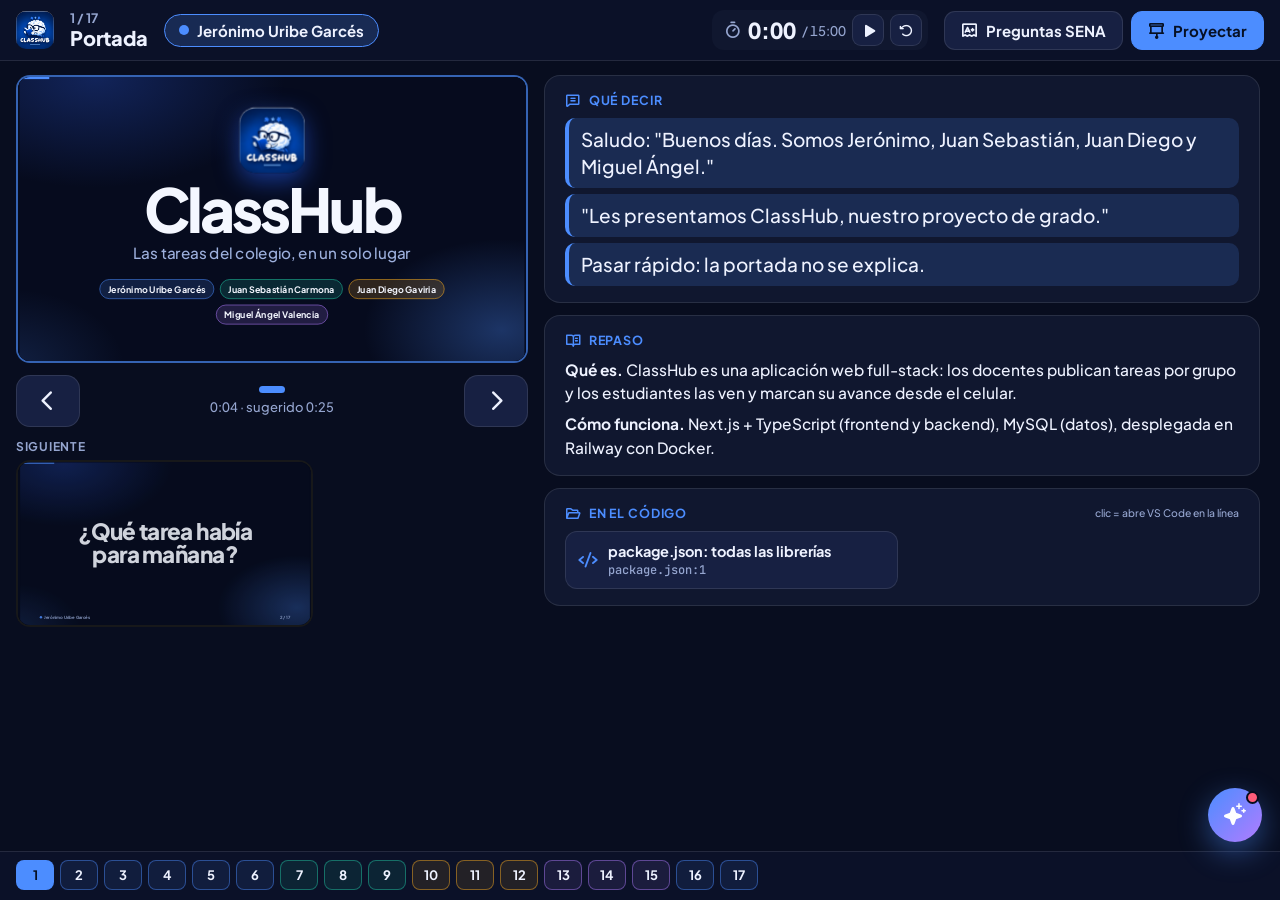
==== index.html @ b55ba01f "Presentación de ClassHub para la exposición SENA Dos vistas sincronizadas (proyector y presentador)," ====
<!doctype html>
<html lang="es">
<head>
  <meta charset="utf-8">
  <meta name="viewport" content="width=device-width, initial-scale=1">
  <title>ClassHub · Presentador</title>
  <meta name="theme-color" content="#0A1024">
  <link rel="icon" href="img/logo.png">
  <link rel="stylesheet" href="vendor/ph/bold.css">
  <link rel="stylesheet" href="vendor/ph/fill.css">
  <link rel="stylesheet" href="presentador.css">
</head>
<body>
  <header class="barra">
    <img src="img/logo.png" alt="" class="marca">
    <div class="donde"><b id="numero">1 / 17</b><span id="titulo">Portada</span></div>
    <span id="quien" class="quien"></span>
    <div class="reloj" title="Tiempo total de la exposición (15 min)">
      <i class="ph-bold ph-timer"></i><b id="total">00:00</b><small>/ 15:00</small>
      <button id="reloj-btn" class="mini-btn" title="Iniciar o pausar"><i class="ph-fill ph-play"></i></button>
      <button id="reloj-cero" class="mini-btn" title="Reiniciar"><i class="ph-bold ph-arrow-counter-clockwise"></i></button>
    </div>
    <div class="acciones">
      <button id="btn-sena" class="btn"><i class="ph-bold ph-exam"></i>Preguntas SENA</button>
      <button id="btn-proyectar" class="btn primario"><i class="ph-bold ph-projector-screen"></i>Proyectar</button>
    </div>
  </header>

  <main class="cuerpo">
    <section class="izq">
      <div class="marco actual"><iframe id="vista" src="publico.html?mini=1" title="Lo que ve el público" tabindex="-1"></iframe></div>
      <div class="controles">
        <button id="atras" class="nav" aria-label="Anterior"><i class="ph-bold ph-caret-left"></i></button>
        <div class="pasos-info"><div id="puntos" class="puntos"></div><small id="tiempo-diapo">0:00 · sugerido 0:45</small></div>
        <button id="adelante" class="nav" aria-label="Siguiente"><i class="ph-bold ph-caret-right"></i></button>
      </div>
      <div class="siguiente-box"><small>Siguiente</small><div class="marco sig"><iframe id="sig" title="Siguiente diapositiva" tabindex="-1"></iframe></div></div>
    </section>

    <section class="der" id="notas"></section>
  </main>

  <nav id="tira" class="tira" aria-label="Diapositivas"></nav>

  <!-- Panel de las preguntas oficiales del SENA -->
  <aside id="sena" class="cajon" hidden>
    <div class="cajon-cab"><h2><i class="ph-bold ph-exam"></i>Preguntas de la profe</h2><button class="mini-btn" data-cerrar aria-label="Cerrar"><i class="ph-bold ph-x"></i></button></div>
    <div id="sena-lista" class="cajon-cuerpo"></div>
  </aside>

  <!-- Asistente de IA (solo en esta pantalla) -->
  <button id="ia-btn" class="ia-btn" title="Asistente (tecla /)"><i class="ph-fill ph-sparkle"></i><span id="ia-punto" class="punto-estado"></span></button>
  <aside id="ia" class="ia" hidden>
    <div class="ia-cab"><b><i class="ph-fill ph-sparkle"></i>Asistente ClassHub</b><small id="ia-estado">conectando…</small><button class="mini-btn" data-cerrar-ia aria-label="Cerrar"><i class="ph-bold ph-x"></i></button></div>
    <div id="ia-chat" class="ia-chat">
      <div class="ia-sugerencias">
        <button>¿Dónde se crea una tarea?</button>
        <button>Diferencia entre API y HTTPS en ClassHub</button>
        <button>¿Qué pasa si borro httpOnly en lib/auth.ts?</button>
      </div>
    </div>
    <form id="ia-form" class="ia-form"><input id="ia-q" autocomplete="off" placeholder="Pregunta rápido…"><button aria-label="Preguntar"><i class="ph-fill ph-paper-plane-right"></i></button></form>
  </aside>

  <script src="contenido.js"></script>
  <script src="motor.js"></script>
  <script src="presentador.js"></script>
</body>
</html>
---- vendor/ph/bold.css ----
@font-face {
  font-family: "Phosphor-Bold";
  src: url("./Phosphor-Bold.woff2") format("woff2");
  font-weight: normal;
  font-style: normal;
  font-display: block;
}

.ph-bold {
  /* use !important to prevent issues with browser extensions that change fonts */
  font-family: "Phosphor-Bold" !important;
  speak: never;
  font-style: normal;
  font-weight: normal;
  font-variant: normal;
  text-transform: none;
  line-height: 1;

  /* Enable Ligatures ================ */
  letter-spacing: 0;
  -webkit-font-feature-settings: "liga";
  -moz-font-feature-settings: "liga=1";
  -moz-font-feature-settings: "liga";
  -ms-font-feature-settings: "liga" 1;
  font-feature-settings: "liga";
  -webkit-font-variant-ligatures: discretionary-ligatures;
  font-variant-ligatures: discretionary-ligatures;

  /* Better Font Rendering =========== */
  -webkit-font-smoothing: antialiased;
  -moz-osx-font-smoothing: grayscale;
}

.ph-bold.ph-acorn:before {
  content: "\eb9a";
}
.ph-bold.ph-address-book:before {
  content: "\e6f8";
}
.ph-bold.ph-address-book-tabs:before {
  content: "\ee4e";
}
.ph-bold.ph-air-traffic-control:before {
  content: "\ecd8";
}
.ph-bold.ph-airplane:before {
  content: "\e002";
}
.ph-bold.ph-airplane-in-flight:before {
  content: "\e4fe";
}
.ph-bold.ph-airplane-landing:before {
  content: "\e502";
}
.ph-bold.ph-airplane-takeoff:before {
  content: "\e504";
}
.ph-bold.ph-airplane-taxiing:before {
  content: "\e500";
}
.ph-bold.ph-airplane-tilt:before {
  content: "\e5d6";
}
.ph-bold.ph-airplay:before {
  content: "\e004";
}
.ph-bold.ph-alarm:before {
  content: "\e006";
}
.ph-bold.ph-alien:before {
  content: "\e8a6";
}
.ph-bold.ph-align-bottom:before {
  content: "\e506";
}
.ph-bold.ph-align-bottom-simple:before {
  content: "\eb0c";
}
.ph-bold.ph-align-center-horizontal:before {
  content: "\e50a";
}
.ph-bold.ph-align-center-horizontal-simple:before {
  content: "\eb0e";
}
.ph-bold.ph-align-center-vertical:before {
  content: "\e50c";
}
.ph-bold.ph-align-center-vertical-simple:before {
  content: "\eb10";
}
.ph-bold.ph-align-left:before {
  content: "\e50e";
}
.ph-bold.ph-align-left-simple:before {
  content: "\eaee";
}
.ph-bold.ph-align-right:before {
  content: "\e510";
}
.ph-bold.ph-align-right-simple:before {
  content: "\eb12";
}
.ph-bold.ph-align-top:before {
  content: "\e512";
}
.ph-bold.ph-align-top-simple:before {
  content: "\eb14";
}
.ph-bold.ph-amazon-logo:before {
  content: "\e96c";
}
.ph-bold.ph-ambulance:before {
  content: "\e572";
}
.ph-bold.ph-anchor:before {
  content: "\e514";
}
.ph-bold.ph-anchor-simple:before {
  content: "\e5d8";
}
.ph-bold.ph-android-logo:before {
  content: "\e008";
}
.ph-bold.ph-angle:before {
  content: "\e7bc";
}
.ph-bold.ph-angular-logo:before {
  content: "\eb80";
}
.ph-bold.ph-aperture:before {
  content: "\e00a";
}
.ph-bold.ph-app-store-logo:before {
  content: "\e974";
}
.ph-bold.ph-app-window:before {
  content: "\e5da";
}
.ph-bold.ph-apple-logo:before {
  content: "\e516";
}
.ph-bold.ph-apple-podcasts-logo:before {
  content: "\eb96";
}
.ph-bold.ph-approximate-equals:before {
  content: "\edaa";
}
.ph-bold.ph-archive:before {
  content: "\e00c";
}
.ph-bold.ph-armchair:before {
  content: "\e012";
}
.ph-bold.ph-arrow-arc-left:before {
  content: "\e014";
}
.ph-bold.ph-arrow-arc-right:before {
  content: "\e016";
}
.ph-bold.ph-arrow-bend-double-up-left:before {
  content: "\e03a";
}
.ph-bold.ph-arrow-bend-double-up-right:before {
  content: "\e03c";
}
.ph-bold.ph-arrow-bend-down-left:before {
  content: "\e018";
}
.ph-bold.ph-arrow-bend-down-right:before {
  content: "\e01a";
}
.ph-bold.ph-arrow-bend-left-down:before {
  content: "\e01c";
}
.ph-bold.ph-arrow-bend-left-up:before {
  content: "\e01e";
}
.ph-bold.ph-arrow-bend-right-down:before {
  content: "\e020";
}
.ph-bold.ph-arrow-bend-right-up:before {
  content: "\e022";
}
.ph-bold.ph-arrow-bend-up-left:before {
  content: "\e024";
}
.ph-bold.ph-arrow-bend-up-right:before {
  content: "\e026";
}
.ph-bold.ph-arrow-circle-down:before {
  content: "\e028";
}
.ph-bold.ph-arrow-circle-down-left:before {
  content: "\e02a";
}
.ph-bold.ph-arrow-circle-down-right:before {
  content: "\e02c";
}
.ph-bold.ph-arrow-circle-left:before {
  content: "\e05a";
}
.ph-bold.ph-arrow-circle-right:before {
  content: "\e02e";
}
.ph-bold.ph-arrow-circle-up:before {
  content: "\e030";
}
.ph-bold.ph-arrow-circle-up-left:before {
  content: "\e032";
}
.ph-bold.ph-arrow-circle-up-right:before {
  content: "\e034";
}
.ph-bold.ph-arrow-clockwise:before {
  content: "\e036";
}
.ph-bold.ph-arrow-counter-clockwise:before {
  content: "\e038";
}
.ph-bold.ph-arrow-down:before {
  content: "\e03e";
}
.ph-bold.ph-arrow-down-left:before {
  content: "\e040";
}
.ph-bold.ph-arrow-down-right:before {
  content: "\e042";
}
.ph-bold.ph-arrow-elbow-down-left:before {
  content: "\e044";
}
.ph-bold.ph-arrow-elbow-down-right:before {
  content: "\e046";
}
.ph-bold.ph-arrow-elbow-left:before {
  content: "\e048";
}
.ph-bold.ph-arrow-elbow-left-down:before {
  content: "\e04a";
}
.ph-bold.ph-arrow-elbow-left-up:before {
  content: "\e04c";
}
.ph-bold.ph-arrow-elbow-right:before {
  content: "\e04e";
}
.ph-bold.ph-arrow-elbow-right-down:before {
  content: "\e050";
}
.ph-bold.ph-arrow-elbow-right-up:before {
  content: "\e052";
}
.ph-bold.ph-arrow-elbow-up-left:before {
  content: "\e054";
}
.ph-bold.ph-arrow-elbow-up-right:before {
  content: "\e056";
}
.ph-bold.ph-arrow-fat-down:before {
  content: "\e518";
}
.ph-bold.ph-arrow-fat-left:before {
  content: "\e51a";
}
.ph-bold.ph-arrow-fat-line-down:before {
  content: "\e51c";
}
.ph-bold.ph-arrow-fat-line-left:before {
  content: "\e51e";
}
.ph-bold.ph-arrow-fat-line-right:before {
  content: "\e520";
}
.ph-bold.ph-arrow-fat-line-up:before {
  content: "\e522";
}
.ph-bold.ph-arrow-fat-lines-down:before {
  content: "\e524";
}
.ph-bold.ph-arrow-fat-lines-left:before {
  content: "\e526";
}
.ph-bold.ph-arrow-fat-lines-right:before {
  content: "\e528";
}
.ph-bold.ph-arrow-fat-lines-up:before {
  content: "\e52a";
}
.ph-bold.ph-arrow-fat-right:before {
  content: "\e52c";
}
.ph-bold.ph-arrow-fat-up:before {
  content: "\e52e";
}
.ph-bold.ph-arrow-left:before {
  content: "\e058";
}
.ph-bold.ph-arrow-line-down:before {
  content: "\e05c";
}
.ph-bold.ph-arrow-line-down-left:before {
  content: "\e05e";
}
.ph-bold.ph-arrow-line-down-right:before {
  content: "\e060";
}
.ph-bold.ph-arrow-line-left:before {
  content: "\e062";
}
.ph-bold.ph-arrow-line-right:before {
  content: "\e064";
}
.ph-bold.ph-arrow-line-up:before {
  content: "\e066";
}
.ph-bold.ph-arrow-line-up-left:before {
  content: "\e068";
}
.ph-bold.ph-arrow-line-up-right:before {
  content: "\e06a";
}
.ph-bold.ph-arrow-right:before {
  content: "\e06c";
}
.ph-bold.ph-arrow-square-down:before {
  content: "\e06e";
}
.ph-bold.ph-arrow-square-down-left:before {
  content: "\e070";
}
.ph-bold.ph-arrow-square-down-right:before {
  content: "\e072";
}
.ph-bold.ph-arrow-square-in:before {
  content: "\e5dc";
}
.ph-bold.ph-arrow-square-left:before {
  content: "\e074";
}
.ph-bold.ph-arrow-square-out:before {
  content: "\e5de";
}
.ph-bold.ph-arrow-square-right:before {
  content: "\e076";
}
.ph-bold.ph-arrow-square-up:before {
  content: "\e078";
}
.ph-bold.ph-arrow-square-up-left:before {
  content: "\e07a";
}
.ph-bold.ph-arrow-square-up-right:before {
  content: "\e07c";
}
.ph-bold.ph-arrow-u-down-left:before {
  content: "\e07e";
}
.ph-bold.ph-arrow-u-down-right:before {
  content: "\e080";
}
.ph-bold.ph-arrow-u-left-down:before {
  content: "\e082";
}
.ph-bold.ph-arrow-u-left-up:before {
  content: "\e084";
}
.ph-bold.ph-arrow-u-right-down:before {
  content: "\e086";
}
.ph-bold.ph-arrow-u-right-up:before {
  content: "\e088";
}
.ph-bold.ph-arrow-u-up-left:before {
  content: "\e08a";
}
.ph-bold.ph-arrow-u-up-right:before {
  content: "\e08c";
}
.ph-bold.ph-arrow-up:before {
  content: "\e08e";
}
.ph-bold.ph-arrow-up-left:before {
  content: "\e090";
}
.ph-bold.ph-arrow-up-right:before {
  content: "\e092";
}
.ph-bold.ph-arrows-clockwise:before {
  content: "\e094";
}
.ph-bold.ph-arrows-counter-clockwise:before {
  content: "\e096";
}
.ph-bold.ph-arrows-down-up:before {
  content: "\e098";
}
.ph-bold.ph-arrows-horizontal:before {
  content: "\eb06";
}
.ph-bold.ph-arrows-in:before {
  content: "\e09a";
}
.ph-bold.ph-arrows-in-cardinal:before {
  content: "\e09c";
}
.ph-bold.ph-arrows-in-line-horizontal:before {
  content: "\e530";
}
.ph-bold.ph-arrows-in-line-vertical:before {
  content: "\e532";
}
.ph-bold.ph-arrows-in-simple:before {
  content: "\e09e";
}
.ph-bold.ph-arrows-left-right:before {
  content: "\e0a0";
}
.ph-bold.ph-arrows-merge:before {
  content: "\ed3e";
}
.ph-bold.ph-arrows-out:before {
  content: "\e0a2";
}
.ph-bold.ph-arrows-out-cardinal:before {
  content: "\e0a4";
}
.ph-bold.ph-arrows-out-line-horizontal:before {
  content: "\e534";
}
.ph-bold.ph-arrows-out-line-vertical:before {
  content: "\e536";
}
.ph-bold.ph-arrows-out-simple:before {
  content: "\e0a6";
}
.ph-bold.ph-arrows-split:before {
  content: "\ed3c";
}
.ph-bold.ph-arrows-vertical:before {
  content: "\eb04";
}
.ph-bold.ph-article:before {
  content: "\e0a8";
}
.ph-bold.ph-article-medium:before {
  content: "\e5e0";
}
.ph-bold.ph-article-ny-times:before {
  content: "\e5e2";
}
.ph-bold.ph-asclepius:before {
  content: "\ee34";
}
.ph-bold.ph-caduceus:before {
  content: "\ee34";
}
.ph-bold.ph-asterisk:before {
  content: "\e0aa";
}
.ph-bold.ph-asterisk-simple:before {
  content: "\e832";
}
.ph-bold.ph-at:before {
  content: "\e0ac";
}
.ph-bold.ph-atom:before {
  content: "\e5e4";
}
.ph-bold.ph-avocado:before {
  content: "\ee04";
}
.ph-bold.ph-axe:before {
  content: "\e9fc";
}
.ph-bold.ph-baby:before {
  content: "\e774";
}
.ph-bold.ph-baby-carriage:before {
  content: "\e818";
}
.ph-bold.ph-backpack:before {
  content: "\e922";
}
.ph-bold.ph-backspace:before {
  content: "\e0ae";
}
.ph-bold.ph-bag:before {
  content: "\e0b0";
}
.ph-bold.ph-bag-simple:before {
  content: "\e5e6";
}
.ph-bold.ph-balloon:before {
  content: "\e76c";
}
.ph-bold.ph-bandaids:before {
  content: "\e0b2";
}
.ph-bold.ph-bank:before {
  content: "\e0b4";
}
.ph-bold.ph-barbell:before {
  content: "\e0b6";
}
.ph-bold.ph-barcode:before {
  content: "\e0b8";
}
.ph-bold.ph-barn:before {
  content: "\ec72";
}
.ph-bold.ph-barricade:before {
  content: "\e948";
}
.ph-bold.ph-baseball:before {
  content: "\e71a";
}
.ph-bold.ph-baseball-cap:before {
  content: "\ea28";
}
.ph-bold.ph-baseball-helmet:before {
  content: "\ee4a";
}
.ph-bold.ph-basket:before {
  content: "\e964";
}
.ph-bold.ph-basketball:before {
  content: "\e724";
}
.ph-bold.ph-bathtub:before {
  content: "\e81e";
}
.ph-bold.ph-battery-charging:before {
  content: "\e0ba";
}
.ph-bold.ph-battery-charging-vertical:before {
  content: "\e0bc";
}
.ph-bold.ph-battery-empty:before {
  content: "\e0be";
}
.ph-bold.ph-battery-full:before {
  content: "\e0c0";
}
.ph-bold.ph-battery-high:before {
  content: "\e0c2";
}
.ph-bold.ph-battery-low:before {
  content: "\e0c4";
}
.ph-bold.ph-battery-medium:before {
  content: "\e0c6";
}
.ph-bold.ph-battery-plus:before {
  content: "\e808";
}
.ph-bold.ph-battery-plus-vertical:before {
  content: "\ec50";
}
.ph-bold.ph-battery-vertical-empty:before {
  content: "\e7c6";
}
.ph-bold.ph-battery-vertical-full:before {
  content: "\e7c4";
}
.ph-bold.ph-battery-vertical-high:before {
  content: "\e7c2";
}
.ph-bold.ph-battery-vertical-low:before {
  content: "\e7be";
}
.ph-bold.ph-battery-vertical-medium:before {
  content: "\e7c0";
}
.ph-bold.ph-battery-warning:before {
  content: "\e0c8";
}
.ph-bold.ph-battery-warning-vertical:before {
  content: "\e0ca";
}
.ph-bold.ph-beach-ball:before {
  content: "\ed24";
}
.ph-bold.ph-beanie:before {
  content: "\ea2a";
}
.ph-bold.ph-bed:before {
  content: "\e0cc";
}
.ph-bold.ph-beer-bottle:before {
  content: "\e7b0";
}
.ph-bold.ph-beer-stein:before {
  content: "\eb62";
}
.ph-bold.ph-behance-logo:before {
  content: "\e7f4";
}
.ph-bold.ph-bell:before {
  content: "\e0ce";
}
.ph-bold.ph-bell-ringing:before {
  content: "\e5e8";
}
.ph-bold.ph-bell-simple:before {
  content: "\e0d0";
}
.ph-bold.ph-bell-simple-ringing:before {
  content: "\e5ea";
}
.ph-bold.ph-bell-simple-slash:before {
  content: "\e0d2";
}
.ph-bold.ph-bell-simple-z:before {
  content: "\e5ec";
}
.ph-bold.ph-bell-slash:before {
  content: "\e0d4";
}
.ph-bold.ph-bell-z:before {
  content: "\e5ee";
}
.ph-bold.ph-belt:before {
  content: "\ea2c";
}
.ph-bold.ph-bezier-curve:before {
  content: "\eb00";
}
.ph-bold.ph-bicycle:before {
  content: "\e0d6";
}
.ph-bold.ph-binary:before {
  content: "\ee60";
}
.ph-bold.ph-binoculars:before {
  content: "\ea64";
}
.ph-bold.ph-biohazard:before {
  content: "\e9e0";
}
.ph-bold.ph-bird:before {
  content: "\e72c";
}
.ph-bold.ph-blueprint:before {
  content: "\eda0";
}
.ph-bold.ph-bluetooth:before {
  content: "\e0da";
}
.ph-bold.ph-bluetooth-connected:before {
  content: "\e0dc";
}
.ph-bold.ph-bluetooth-slash:before {
  content: "\e0de";
}
.ph-bold.ph-bluetooth-x:before {
  content: "\e0e0";
}
.ph-bold.ph-boat:before {
  content: "\e786";
}
.ph-bold.ph-bomb:before {
  content: "\ee0a";
}
.ph-bold.ph-bone:before {
  content: "\e7f2";
}
.ph-bold.ph-book:before {
  content: "\e0e2";
}
.ph-bold.ph-book-bookmark:before {
  content: "\e0e4";
}
.ph-bold.ph-book-open:before {
  content: "\e0e6";
}
.ph-bold.ph-book-open-text:before {
  content: "\e8f2";
}
.ph-bold.ph-book-open-user:before {
  content: "\ede0";
}
.ph-bold.ph-bookmark:before {
  content: "\e0e8";
}
.ph-bold.ph-bookmark-simple:before {
  content: "\e0ea";
}
.ph-bold.ph-bookmarks:before {
  content: "\e0ec";
}
.ph-bold.ph-bookmarks-simple:before {
  content: "\e5f0";
}
.ph-bold.ph-books:before {
  content: "\e758";
}
.ph-bold.ph-boot:before {
  content: "\ecca";
}
.ph-bold.ph-boules:before {
  content: "\e722";
}
.ph-bold.ph-bounding-box:before {
  content: "\e6ce";
}
.ph-bold.ph-bowl-food:before {
  content: "\eaa4";
}
.ph-bold.ph-bowl-steam:before {
  content: "\e8e4";
}
.ph-bold.ph-bowling-ball:before {
  content: "\ea34";
}
.ph-bold.ph-box-arrow-down:before {
  content: "\e00e";
}
.ph-bold.ph-archive-box:before {
  content: "\e00e";
}
.ph-bold.ph-box-arrow-up:before {
  content: "\ee54";
}
.ph-bold.ph-boxing-glove:before {
  content: "\ea36";
}
.ph-bold.ph-brackets-angle:before {
  content: "\e862";
}
.ph-bold.ph-brackets-curly:before {
  content: "\e860";
}
.ph-bold.ph-brackets-round:before {
  content: "\e864";
}
.ph-bold.ph-brackets-square:before {
  content: "\e85e";
}
.ph-bold.ph-brain:before {
  content: "\e74e";
}
.ph-bold.ph-brandy:before {
  content: "\e6b4";
}
.ph-bold.ph-bread:before {
  content: "\e81c";
}
.ph-bold.ph-bridge:before {
  content: "\ea68";
}
.ph-bold.ph-briefcase:before {
  content: "\e0ee";
}
.ph-bold.ph-briefcase-metal:before {
  content: "\e5f2";
}
.ph-bold.ph-broadcast:before {
  content: "\e0f2";
}
.ph-bold.ph-broom:before {
  content: "\ec54";
}
.ph-bold.ph-browser:before {
  content: "\e0f4";
}
.ph-bold.ph-browsers:before {
  content: "\e0f6";
}
.ph-bold.ph-bug:before {
  content: "\e5f4";
}
.ph-bold.ph-bug-beetle:before {
  content: "\e5f6";
}
.ph-bold.ph-bug-droid:before {
  content: "\e5f8";
}
.ph-bold.ph-building:before {
  content: "\e100";
}
.ph-bold.ph-building-apartment:before {
  content: "\e0fe";
}
.ph-bold.ph-building-office:before {
  content: "\e0ff";
}
.ph-bold.ph-buildings:before {
  content: "\e102";
}
.ph-bold.ph-bulldozer:before {
  content: "\ec6c";
}
.ph-bold.ph-bus:before {
  content: "\e106";
}
.ph-bold.ph-butterfly:before {
  content: "\ea6e";
}
.ph-bold.ph-cable-car:before {
  content: "\e49c";
}
.ph-bold.ph-cactus:before {
  content: "\e918";
}
.ph-bold.ph-cake:before {
  content: "\e780";
}
.ph-bold.ph-calculator:before {
  content: "\e538";
}
.ph-bold.ph-calendar:before {
  content: "\e108";
}
.ph-bold.ph-calendar-blank:before {
  content: "\e10a";
}
.ph-bold.ph-calendar-check:before {
  content: "\e712";
}
.ph-bold.ph-calendar-dot:before {
  content: "\e7b2";
}
.ph-bold.ph-calendar-dots:before {
  content: "\e7b4";
}
.ph-bold.ph-calendar-heart:before {
  content: "\e8b0";
}
.ph-bold.ph-calendar-minus:before {
  content: "\ea14";
}
.ph-bold.ph-calendar-plus:before {
  content: "\e714";
}
.ph-bold.ph-calendar-slash:before {
  content: "\ea12";
}
.ph-bold.ph-calendar-star:before {
  content: "\e8b2";
}
.ph-bold.ph-calendar-x:before {
  content: "\e10c";
}
.ph-bold.ph-call-bell:before {
  content: "\e7de";
}
.ph-bold.ph-camera:before {
  content: "\e10e";
}
.ph-bold.ph-camera-plus:before {
  content: "\ec58";
}
.ph-bold.ph-camera-rotate:before {
  content: "\e7a4";
}
.ph-bold.ph-camera-slash:before {
  content: "\e110";
}
.ph-bold.ph-campfire:before {
  content: "\e9d8";
}
.ph-bold.ph-car:before {
  content: "\e112";
}
.ph-bold.ph-car-battery:before {
  content: "\ee30";
}
.ph-bold.ph-car-profile:before {
  content: "\e8cc";
}
.ph-bold.ph-car-simple:before {
  content: "\e114";
}
.ph-bold.ph-cardholder:before {
  content: "\e5fa";
}
.ph-bold.ph-cards:before {
  content: "\e0f8";
}
.ph-bold.ph-cards-three:before {
  content: "\ee50";
}
.ph-bold.ph-caret-circle-double-down:before {
  content: "\e116";
}
.ph-bold.ph-caret-circle-double-left:before {
  content: "\e118";
}
.ph-bold.ph-caret-circle-double-right:before {
  content: "\e11a";
}
.ph-bold.ph-caret-circle-double-up:before {
  content: "\e11c";
}
.ph-bold.ph-caret-circle-down:before {
  content: "\e11e";
}
.ph-bold.ph-caret-circle-left:before {
  content: "\e120";
}
.ph-bold.ph-caret-circle-right:before {
  content: "\e122";
}
.ph-bold.ph-caret-circle-up:before {
  content: "\e124";
}
.ph-bold.ph-caret-circle-up-down:before {
  content: "\e13e";
}
.ph-bold.ph-caret-double-down:before {
  content: "\e126";
}
.ph-bold.ph-caret-double-left:before {
  content: "\e128";
}
.ph-bold.ph-caret-double-right:before {
  content: "\e12a";
}
.ph-bold.ph-caret-double-up:before {
  content: "\e12c";
}
.ph-bold.ph-caret-down:before {
  content: "\e136";
}
.ph-bold.ph-caret-left:before {
  content: "\e138";
}
.ph-bold.ph-caret-line-down:before {
  content: "\e134";
}
.ph-bold.ph-caret-line-left:before {
  content: "\e132";
}
.ph-bold.ph-caret-line-right:before {
  content: "\e130";
}
.ph-bold.ph-caret-line-up:before {
  content: "\e12e";
}
.ph-bold.ph-caret-right:before {
  content: "\e13a";
}
.ph-bold.ph-caret-up:before {
  content: "\e13c";
}
.ph-bold.ph-caret-up-down:before {
  content: "\e140";
}
.ph-bold.ph-carrot:before {
  content: "\ed38";
}
.ph-bold.ph-cash-register:before {
  content: "\ed80";
}
.ph-bold.ph-cassette-tape:before {
  content: "\ed2e";
}
.ph-bold.ph-castle-turret:before {
  content: "\e9d0";
}
.ph-bold.ph-cat:before {
  content: "\e748";
}
.ph-bold.ph-cell-signal-full:before {
  content: "\e142";
}
.ph-bold.ph-cell-signal-high:before {
  content: "\e144";
}
.ph-bold.ph-cell-signal-low:before {
  content: "\e146";
}
.ph-bold.ph-cell-signal-medium:before {
  content: "\e148";
}
.ph-bold.ph-cell-signal-none:before {
  content: "\e14a";
}
.ph-bold.ph-cell-signal-slash:before {
  content: "\e14c";
}
.ph-bold.ph-cell-signal-x:before {
  content: "\e14e";
}
.ph-bold.ph-cell-tower:before {
  content: "\ebaa";
}
.ph-bold.ph-certificate:before {
  content: "\e766";
}
.ph-bold.ph-chair:before {
  content: "\e950";
}
.ph-bold.ph-chalkboard:before {
  content: "\e5fc";
}
.ph-bold.ph-chalkboard-simple:before {
  content: "\e5fe";
}
.ph-bold.ph-chalkboard-teacher:before {
  content: "\e600";
}
.ph-bold.ph-champagne:before {
  content: "\eaca";
}
.ph-bold.ph-charging-station:before {
  content: "\e8d0";
}
.ph-bold.ph-chart-bar:before {
  content: "\e150";
}
.ph-bold.ph-chart-bar-horizontal:before {
  content: "\e152";
}
.ph-bold.ph-chart-donut:before {
  content: "\eaa6";
}
.ph-bold.ph-chart-line:before {
  content: "\e154";
}
.ph-bold.ph-chart-line-down:before {
  content: "\e8b6";
}
.ph-bold.ph-chart-line-up:before {
  content: "\e156";
}
.ph-bold.ph-chart-pie:before {
  content: "\e158";
}
.ph-bold.ph-chart-pie-slice:before {
  content: "\e15a";
}
.ph-bold.ph-chart-polar:before {
  content: "\eaa8";
}
.ph-bold.ph-chart-scatter:before {
  content: "\eaac";
}
.ph-bold.ph-chat:before {
  content: "\e15c";
}
.ph-bold.ph-chat-centered:before {
  content: "\e160";
}
.ph-bold.ph-chat-centered-dots:before {
  content: "\e164";
}
.ph-bold.ph-chat-centered-slash:before {
  content: "\e162";
}
.ph-bold.ph-chat-centered-text:before {
  content: "\e166";
}
.ph-bold.ph-chat-circle:before {
  content: "\e168";
}
.ph-bold.ph-chat-circle-dots:before {
  content: "\e16c";
}
.ph-bold.ph-chat-circle-slash:before {
  content: "\e16a";
}
.ph-bold.ph-chat-circle-text:before {
  content: "\e16e";
}
.ph-bold.ph-chat-dots:before {
  content: "\e170";
}
.ph-bold.ph-chat-slash:before {
  content: "\e15e";
}
.ph-bold.ph-chat-teardrop:before {
  content: "\e172";
}
.ph-bold.ph-chat-teardrop-dots:before {
  content: "\e176";
}
.ph-bold.ph-chat-teardrop-slash:before {
  content: "\e174";
}
.ph-bold.ph-chat-teardrop-text:before {
  content: "\e178";
}
.ph-bold.ph-chat-text:before {
  content: "\e17a";
}
.ph-bold.ph-chats:before {
  content: "\e17c";
}
.ph-bold.ph-chats-circle:before {
  content: "\e17e";
}
.ph-bold.ph-chats-teardrop:before {
  content: "\e180";
}
.ph-bold.ph-check:before {
  content: "\e182";
}
.ph-bold.ph-check-circle:before {
  content: "\e184";
}
.ph-bold.ph-check-fat:before {
  content: "\eba6";
}
.ph-bold.ph-check-square:before {
  content: "\e186";
}
.ph-bold.ph-check-square-offset:before {
  content: "\e188";
}
.ph-bold.ph-checkerboard:before {
  content: "\e8c4";
}
.ph-bold.ph-checks:before {
  content: "\e53a";
}
.ph-bold.ph-cheers:before {
  content: "\ea4a";
}
.ph-bold.ph-cheese:before {
  content: "\e9fe";
}
.ph-bold.ph-chef-hat:before {
  content: "\ed8e";
}
.ph-bold.ph-cherries:before {
  content: "\e830";
}
.ph-bold.ph-church:before {
  content: "\ecea";
}
.ph-bold.ph-cigarette:before {
  content: "\ed90";
}
.ph-bold.ph-cigarette-slash:before {
  content: "\ed92";
}
.ph-bold.ph-circle:before {
  content: "\e18a";
}
.ph-bold.ph-circle-dashed:before {
  content: "\e602";
}
.ph-bold.ph-circle-half:before {
  content: "\e18c";
}
.ph-bold.ph-circle-half-tilt:before {
  content: "\e18e";
}
.ph-bold.ph-circle-notch:before {
  content: "\eb44";
}
.ph-bold.ph-circles-four:before {
  content: "\e190";
}
.ph-bold.ph-circles-three:before {
  content: "\e192";
}
.ph-bold.ph-circles-three-plus:before {
  content: "\e194";
}
.ph-bold.ph-circuitry:before {
  content: "\e9c2";
}
.ph-bold.ph-city:before {
  content: "\ea6a";
}
.ph-bold.ph-clipboard:before {
  content: "\e196";
}
.ph-bold.ph-clipboard-text:before {
  content: "\e198";
}
.ph-bold.ph-clock:before {
  content: "\e19a";
}
.ph-bold.ph-clock-afternoon:before {
  content: "\e19c";
}
.ph-bold.ph-clock-clockwise:before {
  content: "\e19e";
}
.ph-bold.ph-clock-countdown:before {
  content: "\ed2c";
}
.ph-bold.ph-clock-counter-clockwise:before {
  content: "\e1a0";
}
.ph-bold.ph-clock-user:before {
  content: "\edec";
}
.ph-bold.ph-closed-captioning:before {
  content: "\e1a4";
}
.ph-bold.ph-cloud:before {
  content: "\e1aa";
}
.ph-bold.ph-cloud-arrow-down:before {
  content: "\e1ac";
}
.ph-bold.ph-cloud-arrow-up:before {
  content: "\e1ae";
}
.ph-bold.ph-cloud-check:before {
  content: "\e1b0";
}
.ph-bold.ph-cloud-fog:before {
  content: "\e53c";
}
.ph-bold.ph-cloud-lightning:before {
  content: "\e1b2";
}
.ph-bold.ph-cloud-moon:before {
  content: "\e53e";
}
.ph-bold.ph-cloud-rain:before {
  content: "\e1b4";
}
.ph-bold.ph-cloud-slash:before {
  content: "\e1b6";
}
.ph-bold.ph-cloud-snow:before {
  content: "\e1b8";
}
.ph-bold.ph-cloud-sun:before {
  content: "\e540";
}
.ph-bold.ph-cloud-warning:before {
  content: "\ea98";
}
.ph-bold.ph-cloud-x:before {
  content: "\ea96";
}
.ph-bold.ph-clover:before {
  content: "\edc8";
}
.ph-bold.ph-club:before {
  content: "\e1ba";
}
.ph-bold.ph-coat-hanger:before {
  content: "\e7fe";
}
.ph-bold.ph-coda-logo:before {
  content: "\e7ce";
}
.ph-bold.ph-code:before {
  content: "\e1bc";
}
.ph-bold.ph-code-block:before {
  content: "\eafe";
}
.ph-bold.ph-code-simple:before {
  content: "\e1be";
}
.ph-bold.ph-codepen-logo:before {
  content: "\e978";
}
.ph-bold.ph-codesandbox-logo:before {
  content: "\ea06";
}
.ph-bold.ph-coffee:before {
  content: "\e1c2";
}
.ph-bold.ph-coffee-bean:before {
  content: "\e1c0";
}
.ph-bold.ph-coin:before {
  content: "\e60e";
}
.ph-bold.ph-coin-vertical:before {
  content: "\eb48";
}
.ph-bold.ph-coins:before {
  content: "\e78e";
}
.ph-bold.ph-columns:before {
  content: "\e546";
}
.ph-bold.ph-columns-plus-left:before {
  content: "\e544";
}
.ph-bold.ph-columns-plus-right:before {
  content: "\e542";
}
.ph-bold.ph-command:before {
  content: "\e1c4";
}
.ph-bold.ph-compass:before {
  content: "\e1c8";
}
.ph-bold.ph-compass-rose:before {
  content: "\e1c6";
}
.ph-bold.ph-compass-tool:before {
  content: "\ea0e";
}
.ph-bold.ph-computer-tower:before {
  content: "\e548";
}
.ph-bold.ph-confetti:before {
  content: "\e81a";
}
.ph-bold.ph-contactless-payment:before {
  content: "\ed42";
}
.ph-bold.ph-control:before {
  content: "\eca6";
}
.ph-bold.ph-cookie:before {
  content: "\e6ca";
}
.ph-bold.ph-cooking-pot:before {
  content: "\e764";
}
.ph-bold.ph-copy:before {
  content: "\e1ca";
}
.ph-bold.ph-copy-simple:before {
  content: "\e1cc";
}
.ph-bold.ph-copyleft:before {
  content: "\e86a";
}
.ph-bold.ph-copyright:before {
  content: "\e54a";
}
.ph-bold.ph-corners-in:before {
  content: "\e1ce";
}
.ph-bold.ph-corners-out:before {
  content: "\e1d0";
}
.ph-bold.ph-couch:before {
  content: "\e7f6";
}
.ph-bold.ph-court-basketball:before {
  content: "\ee36";
}
.ph-bold.ph-cow:before {
  content: "\eabe";
}
.ph-bold.ph-cowboy-hat:before {
  content: "\ed12";
}
.ph-bold.ph-cpu:before {
  content: "\e610";
}
.ph-bold.ph-crane:before {
  content: "\ed48";
}
.ph-bold.ph-crane-tower:before {
  content: "\ed49";
}
.ph-bold.ph-credit-card:before {
  content: "\e1d2";
}
.ph-bold.ph-cricket:before {
  content: "\ee12";
}
.ph-bold.ph-crop:before {
  content: "\e1d4";
}
.ph-bold.ph-cross:before {
  content: "\e8a0";
}
.ph-bold.ph-crosshair:before {
  content: "\e1d6";
}
.ph-bold.ph-crosshair-simple:before {
  content: "\e1d8";
}
.ph-bold.ph-crown:before {
  content: "\e614";
}
.ph-bold.ph-crown-cross:before {
  content: "\ee5e";
}
.ph-bold.ph-crown-simple:before {
  content: "\e616";
}
.ph-bold.ph-cube:before {
  content: "\e1da";
}
.ph-bold.ph-cube-focus:before {
  content: "\ed0a";
}
.ph-bold.ph-cube-transparent:before {
  content: "\ec7c";
}
.ph-bold.ph-currency-btc:before {
  content: "\e618";
}
.ph-bold.ph-currency-circle-dollar:before {
  content: "\e54c";
}
.ph-bold.ph-currency-cny:before {
  content: "\e54e";
}
.ph-bold.ph-currency-dollar:before {
  content: "\e550";
}
.ph-bold.ph-currency-dollar-simple:before {
  content: "\e552";
}
.ph-bold.ph-currency-eth:before {
  content: "\eada";
}
.ph-bold.ph-currency-eur:before {
  content: "\e554";
}
.ph-bold.ph-currency-gbp:before {
  content: "\e556";
}
.ph-bold.ph-currency-inr:before {
  content: "\e558";
}
.ph-bold.ph-currency-jpy:before {
  content: "\e55a";
}
.ph-bold.ph-currency-krw:before {
  content: "\e55c";
}
.ph-bold.ph-currency-kzt:before {
  content: "\ec4c";
}
.ph-bold.ph-currency-ngn:before {
  content: "\eb52";
}
.ph-bold.ph-currency-rub:before {
  content: "\e55e";
}
.ph-bold.ph-cursor:before {
  content: "\e1dc";
}
.ph-bold.ph-cursor-click:before {
  content: "\e7c8";
}
.ph-bold.ph-cursor-text:before {
  content: "\e7d8";
}
.ph-bold.ph-cylinder:before {
  content: "\e8fc";
}
.ph-bold.ph-database:before {
  content: "\e1de";
}
.ph-bold.ph-desk:before {
  content: "\ed16";
}
.ph-bold.ph-desktop:before {
  content: "\e560";
}
.ph-bold.ph-desktop-tower:before {
  content: "\e562";
}
.ph-bold.ph-detective:before {
  content: "\e83e";
}
.ph-bold.ph-dev-to-logo:before {
  content: "\ed0e";
}
.ph-bold.ph-device-mobile:before {
  content: "\e1e0";
}
.ph-bold.ph-device-mobile-camera:before {
  content: "\e1e2";
}
.ph-bold.ph-device-mobile-slash:before {
  content: "\ee46";
}
.ph-bold.ph-device-mobile-speaker:before {
  content: "\e1e4";
}
.ph-bold.ph-device-rotate:before {
  content: "\edf2";
}
.ph-bold.ph-device-tablet:before {
  content: "\e1e6";
}
.ph-bold.ph-device-tablet-camera:before {
  content: "\e1e8";
}
.ph-bold.ph-device-tablet-speaker:before {
  content: "\e1ea";
}
.ph-bold.ph-devices:before {
  content: "\eba4";
}
.ph-bold.ph-diamond:before {
  content: "\e1ec";
}
.ph-bold.ph-diamonds-four:before {
  content: "\e8f4";
}
.ph-bold.ph-dice-five:before {
  content: "\e1ee";
}
.ph-bold.ph-dice-four:before {
  content: "\e1f0";
}
.ph-bold.ph-dice-one:before {
  content: "\e1f2";
}
.ph-bold.ph-dice-six:before {
  content: "\e1f4";
}
.ph-bold.ph-dice-three:before {
  content: "\e1f6";
}
.ph-bold.ph-dice-two:before {
  content: "\e1f8";
}
.ph-bold.ph-disc:before {
  content: "\e564";
}
.ph-bold.ph-disco-ball:before {
  content: "\ed98";
}
.ph-bold.ph-discord-logo:before {
  content: "\e61a";
}
.ph-bold.ph-divide:before {
  content: "\e1fa";
}
.ph-bold.ph-dna:before {
  content: "\e924";
}
.ph-bold.ph-dog:before {
  content: "\e74a";
}
.ph-bold.ph-door:before {
  content: "\e61c";
}
.ph-bold.ph-door-open:before {
  content: "\e7e6";
}
.ph-bold.ph-dot:before {
  content: "\ecde";
}
.ph-bold.ph-dot-outline:before {
  content: "\ece0";
}
.ph-bold.ph-dots-nine:before {
  content: "\e1fc";
}
.ph-bold.ph-dots-six:before {
  content: "\e794";
}
.ph-bold.ph-dots-six-vertical:before {
  content: "\eae2";
}
.ph-bold.ph-dots-three:before {
  content: "\e1fe";
}
.ph-bold.ph-dots-three-circle:before {
  content: "\e200";
}
.ph-bold.ph-dots-three-circle-vertical:before {
  content: "\e202";
}
.ph-bold.ph-dots-three-outline:before {
  content: "\e204";
}
.ph-bold.ph-dots-three-outline-vertical:before {
  content: "\e206";
}
.ph-bold.ph-dots-three-vertical:before {
  content: "\e208";
}
.ph-bold.ph-download:before {
  content: "\e20a";
}
.ph-bold.ph-download-simple:before {
  content: "\e20c";
}
.ph-bold.ph-dress:before {
  content: "\ea7e";
}
.ph-bold.ph-dresser:before {
  content: "\e94e";
}
.ph-bold.ph-dribbble-logo:before {
  content: "\e20e";
}
.ph-bold.ph-drone:before {
  content: "\ed74";
}
.ph-bold.ph-drop:before {
  content: "\e210";
}
.ph-bold.ph-drop-half:before {
  content: "\e566";
}
.ph-bold.ph-drop-half-bottom:before {
  content: "\eb40";
}
.ph-bold.ph-drop-simple:before {
  content: "\ee32";
}
.ph-bold.ph-drop-slash:before {
  content: "\e954";
}
.ph-bold.ph-dropbox-logo:before {
  content: "\e7d0";
}
.ph-bold.ph-ear:before {
  content: "\e70c";
}
.ph-bold.ph-ear-slash:before {
  content: "\e70e";
}
.ph-bold.ph-egg:before {
  content: "\e812";
}
.ph-bold.ph-egg-crack:before {
  content: "\eb64";
}
.ph-bold.ph-eject:before {
  content: "\e212";
}
.ph-bold.ph-eject-simple:before {
  content: "\e6ae";
}
.ph-bold.ph-elevator:before {
  content: "\ecc0";
}
.ph-bold.ph-empty:before {
  content: "\edbc";
}
.ph-bold.ph-engine:before {
  content: "\ea80";
}
.ph-bold.ph-envelope:before {
  content: "\e214";
}
.ph-bold.ph-envelope-open:before {
  content: "\e216";
}
.ph-bold.ph-envelope-simple:before {
  content: "\e218";
}
.ph-bold.ph-envelope-simple-open:before {
  content: "\e21a";
}
.ph-bold.ph-equalizer:before {
  content: "\ebbc";
}
.ph-bold.ph-equals:before {
  content: "\e21c";
}
.ph-bold.ph-eraser:before {
  content: "\e21e";
}
.ph-bold.ph-escalator-down:before {
  content: "\ecba";
}
.ph-bold.ph-escalator-up:before {
  content: "\ecbc";
}
.ph-bold.ph-exam:before {
  content: "\e742";
}
.ph-bold.ph-exclamation-mark:before {
  content: "\ee44";
}
.ph-bold.ph-exclude:before {
  content: "\e882";
}
.ph-bold.ph-exclude-square:before {
  content: "\e880";
}
.ph-bold.ph-export:before {
  content: "\eaf0";
}
.ph-bold.ph-eye:before {
  content: "\e220";
}
.ph-bold.ph-eye-closed:before {
  content: "\e222";
}
.ph-bold.ph-eye-slash:before {
  content: "\e224";
}
.ph-bold.ph-eyedropper:before {
  content: "\e568";
}
.ph-bold.ph-eyedropper-sample:before {
  content: "\eac4";
}
.ph-bold.ph-eyeglasses:before {
  content: "\e7ba";
}
.ph-bold.ph-eyes:before {
  content: "\ee5c";
}
.ph-bold.ph-face-mask:before {
  content: "\e56a";
}
.ph-bold.ph-facebook-logo:before {
  content: "\e226";
}
.ph-bold.ph-factory:before {
  content: "\e760";
}
.ph-bold.ph-faders:before {
  content: "\e228";
}
.ph-bold.ph-faders-horizontal:before {
  content: "\e22a";
}
.ph-bold.ph-fallout-shelter:before {
  content: "\e9de";
}
.ph-bold.ph-fan:before {
  content: "\e9f2";
}
.ph-bold.ph-farm:before {
  content: "\ec70";
}
.ph-bold.ph-fast-forward:before {
  content: "\e6a6";
}
.ph-bold.ph-fast-forward-circle:before {
  content: "\e22c";
}
.ph-bold.ph-feather:before {
  content: "\e9c0";
}
.ph-bold.ph-fediverse-logo:before {
  content: "\ed66";
}
.ph-bold.ph-figma-logo:before {
  content: "\e22e";
}
.ph-bold.ph-file:before {
  content: "\e230";
}
.ph-bold.ph-file-archive:before {
  content: "\eb2a";
}
.ph-bold.ph-file-arrow-down:before {
  content: "\e232";
}
.ph-bold.ph-file-arrow-up:before {
  content: "\e61e";
}
.ph-bold.ph-file-audio:before {
  content: "\ea20";
}
.ph-bold.ph-file-c:before {
  content: "\eb32";
}
.ph-bold.ph-file-c-sharp:before {
  content: "\eb30";
}
.ph-bold.ph-file-cloud:before {
  content: "\e95e";
}
.ph-bold.ph-file-code:before {
  content: "\e914";
}
.ph-bold.ph-file-cpp:before {
  content: "\eb2e";
}
.ph-bold.ph-file-css:before {
  content: "\eb34";
}
.ph-bold.ph-file-csv:before {
  content: "\eb1c";
}
.ph-bold.ph-file-dashed:before {
  content: "\e704";
}
.ph-bold.ph-file-dotted:before {
  content: "\e704";
}
.ph-bold.ph-file-doc:before {
  content: "\eb1e";
}
.ph-bold.ph-file-html:before {
  content: "\eb38";
}
.ph-bold.ph-file-image:before {
  content: "\ea24";
}
.ph-bold.ph-file-ini:before {
  content: "\eb33";
}
.ph-bold.ph-file-jpg:before {
  content: "\eb1a";
}
.ph-bold.ph-file-js:before {
  content: "\eb24";
}
.ph-bold.ph-file-jsx:before {
  content: "\eb3a";
}
.ph-bold.ph-file-lock:before {
  content: "\e95c";
}
.ph-bold.ph-file-magnifying-glass:before {
  content: "\e238";
}
.ph-bold.ph-file-search:before {
  content: "\e238";
}
.ph-bold.ph-file-md:before {
  content: "\ed50";
}
.ph-bold.ph-file-minus:before {
  content: "\e234";
}
.ph-bold.ph-file-pdf:before {
  content: "\e702";
}
.ph-bold.ph-file-plus:before {
  content: "\e236";
}
.ph-bold.ph-file-png:before {
  content: "\eb18";
}
.ph-bold.ph-file-ppt:before {
  content: "\eb20";
}
.ph-bold.ph-file-py:before {
  content: "\eb2c";
}
.ph-bold.ph-file-rs:before {
  content: "\eb28";
}
.ph-bold.ph-file-sql:before {
  content: "\ed4e";
}
.ph-bold.ph-file-svg:before {
  content: "\ed08";
}
.ph-bold.ph-file-text:before {
  content: "\e23a";
}
.ph-bold.ph-file-ts:before {
  content: "\eb26";
}
.ph-bold.ph-file-tsx:before {
  content: "\eb3c";
}
.ph-bold.ph-file-txt:before {
  content: "\eb35";
}
.ph-bold.ph-file-video:before {
  content: "\ea22";
}
.ph-bold.ph-file-vue:before {
  content: "\eb3e";
}
.ph-bold.ph-file-x:before {
  content: "\e23c";
}
.ph-bold.ph-file-xls:before {
  content: "\eb22";
}
.ph-bold.ph-file-zip:before {
  content: "\e958";
}
.ph-bold.ph-files:before {
  content: "\e710";
}
.ph-bold.ph-film-reel:before {
  content: "\e8c0";
}
.ph-bold.ph-film-script:before {
  content: "\eb50";
}
.ph-bold.ph-film-slate:before {
  content: "\e8c2";
}
.ph-bold.ph-film-strip:before {
  content: "\e792";
}
.ph-bold.ph-fingerprint:before {
  content: "\e23e";
}
.ph-bold.ph-fingerprint-simple:before {
  content: "\e240";
}
.ph-bold.ph-finn-the-human:before {
  content: "\e56c";
}
.ph-bold.ph-fire:before {
  content: "\e242";
}
.ph-bold.ph-fire-extinguisher:before {
  content: "\e9e8";
}
.ph-bold.ph-fire-simple:before {
  content: "\e620";
}
.ph-bold.ph-fire-truck:before {
  content: "\e574";
}
.ph-bold.ph-first-aid:before {
  content: "\e56e";
}
.ph-bold.ph-first-aid-kit:before {
  content: "\e570";
}
.ph-bold.ph-fish:before {
  content: "\e728";
}
.ph-bold.ph-fish-simple:before {
  content: "\e72a";
}
.ph-bold.ph-flag:before {
  content: "\e244";
}
.ph-bold.ph-flag-banner:before {
  content: "\e622";
}
.ph-bold.ph-flag-banner-fold:before {
  content: "\ecf2";
}
.ph-bold.ph-flag-checkered:before {
  content: "\ea38";
}
.ph-bold.ph-flag-pennant:before {
  content: "\ecf0";
}
.ph-bold.ph-flame:before {
  content: "\e624";
}
.ph-bold.ph-flashlight:before {
  content: "\e246";
}
.ph-bold.ph-flask:before {
  content: "\e79e";
}
.ph-bold.ph-flip-horizontal:before {
  content: "\ed6a";
}
.ph-bold.ph-flip-vertical:before {
  content: "\ed6c";
}
.ph-bold.ph-floppy-disk:before {
  content: "\e248";
}
.ph-bold.ph-floppy-disk-back:before {
  content: "\eaf4";
}
.ph-bold.ph-flow-arrow:before {
  content: "\e6ec";
}
.ph-bold.ph-flower:before {
  content: "\e75e";
}
.ph-bold.ph-flower-lotus:before {
  content: "\e6cc";
}
.ph-bold.ph-flower-tulip:before {
  content: "\eacc";
}
.ph-bold.ph-flying-saucer:before {
  content: "\eb4a";
}
.ph-bold.ph-folder:before {
  content: "\e24a";
}
.ph-bold.ph-folder-notch:before {
  content: "\e24a";
}
.ph-bold.ph-folder-dashed:before {
  content: "\e8f8";
}
.ph-bold.ph-folder-dotted:before {
  content: "\e8f8";
}
.ph-bold.ph-folder-lock:before {
  content: "\ea3c";
}
.ph-bold.ph-folder-minus:before {
  content: "\e254";
}
.ph-bold.ph-folder-notch-minus:before {
  content: "\e254";
}
.ph-bold.ph-folder-open:before {
  content: "\e256";
}
.ph-bold.ph-folder-notch-open:before {
  content: "\e256";
}
.ph-bold.ph-folder-plus:before {
  content: "\e258";
}
.ph-bold.ph-folder-notch-plus:before {
  content: "\e258";
}
.ph-bold.ph-folder-simple:before {
  content: "\e25a";
}
.ph-bold.ph-folder-simple-dashed:before {
  content: "\ec2a";
}
.ph-bold.ph-folder-simple-dotted:before {
  content: "\ec2a";
}
.ph-bold.ph-folder-simple-lock:before {
  content: "\eb5e";
}
.ph-bold.ph-folder-simple-minus:before {
  content: "\e25c";
}
.ph-bold.ph-folder-simple-plus:before {
  content: "\e25e";
}
.ph-bold.ph-folder-simple-star:before {
  content: "\ec2e";
}
.ph-bold.ph-folder-simple-user:before {
  content: "\eb60";
}
.ph-bold.ph-folder-star:before {
  content: "\ea86";
}
.ph-bold.ph-folder-user:before {
  content: "\eb46";
}
.ph-bold.ph-folders:before {
  content: "\e260";
}
.ph-bold.ph-football:before {
  content: "\e718";
}
.ph-bold.ph-football-helmet:before {
  content: "\ee4c";
}
.ph-bold.ph-footprints:before {
  content: "\ea88";
}
.ph-bold.ph-fork-knife:before {
  content: "\e262";
}
.ph-bold.ph-four-k:before {
  content: "\ea5c";
}
.ph-bold.ph-frame-corners:before {
  content: "\e626";
}
.ph-bold.ph-framer-logo:before {
  content: "\e264";
}
.ph-bold.ph-function:before {
  content: "\ebe4";
}
.ph-bold.ph-funnel:before {
  content: "\e266";
}
.ph-bold.ph-funnel-simple:before {
  content: "\e268";
}
.ph-bold.ph-funnel-simple-x:before {
  content: "\e26a";
}
.ph-bold.ph-funnel-x:before {
  content: "\e26c";
}
.ph-bold.ph-game-controller:before {
  content: "\e26e";
}
.ph-bold.ph-garage:before {
  content: "\ecd6";
}
.ph-bold.ph-gas-can:before {
  content: "\e8ce";
}
.ph-bold.ph-gas-pump:before {
  content: "\e768";
}
.ph-bold.ph-gauge:before {
  content: "\e628";
}
.ph-bold.ph-gavel:before {
  content: "\ea32";
}
.ph-bold.ph-gear:before {
  content: "\e270";
}
.ph-bold.ph-gear-fine:before {
  content: "\e87c";
}
.ph-bold.ph-gear-six:before {
  content: "\e272";
}
.ph-bold.ph-gender-female:before {
  content: "\e6e0";
}
.ph-bold.ph-gender-intersex:before {
  content: "\e6e6";
}
.ph-bold.ph-gender-male:before {
  content: "\e6e2";
}
.ph-bold.ph-gender-neuter:before {
  content: "\e6ea";
}
.ph-bold.ph-gender-nonbinary:before {
  content: "\e6e4";
}
.ph-bold.ph-gender-transgender:before {
  content: "\e6e8";
}
.ph-bold.ph-ghost:before {
  content: "\e62a";
}
.ph-bold.ph-gif:before {
  content: "\e274";
}
.ph-bold.ph-gift:before {
  content: "\e276";
}
.ph-bold.ph-git-branch:before {
  content: "\e278";
}
.ph-bold.ph-git-commit:before {
  content: "\e27a";
}
.ph-bold.ph-git-diff:before {
  content: "\e27c";
}
.ph-bold.ph-git-fork:before {
  content: "\e27e";
}
.ph-bold.ph-git-merge:before {
  content: "\e280";
}
.ph-bold.ph-git-pull-request:before {
  content: "\e282";
}
.ph-bold.ph-github-logo:before {
  content: "\e576";
}
.ph-bold.ph-gitlab-logo:before {
  content: "\e694";
}
.ph-bold.ph-gitlab-logo-simple:before {
  content: "\e696";
}
.ph-bold.ph-globe:before {
  content: "\e288";
}
.ph-bold.ph-globe-hemisphere-east:before {
  content: "\e28a";
}
.ph-bold.ph-globe-hemisphere-west:before {
  content: "\e28c";
}
.ph-bold.ph-globe-simple:before {
  content: "\e28e";
}
.ph-bold.ph-globe-simple-x:before {
  content: "\e284";
}
.ph-bold.ph-globe-stand:before {
  content: "\e290";
}
.ph-bold.ph-globe-x:before {
  content: "\e286";
}
.ph-bold.ph-goggles:before {
  content: "\ecb4";
}
.ph-bold.ph-golf:before {
  content: "\ea3e";
}
.ph-bold.ph-goodreads-logo:before {
  content: "\ed10";
}
.ph-bold.ph-google-cardboard-logo:before {
  content: "\e7b6";
}
.ph-bold.ph-google-chrome-logo:before {
  content: "\e976";
}
.ph-bold.ph-google-drive-logo:before {
  content: "\e8f6";
}
.ph-bold.ph-google-logo:before {
  content: "\e292";
}
.ph-bold.ph-google-photos-logo:before {
  content: "\eb92";
}
.ph-bold.ph-google-play-logo:before {
  content: "\e294";
}
.ph-bold.ph-google-podcasts-logo:before {
  content: "\eb94";
}
.ph-bold.ph-gps:before {
  content: "\edd8";
}
.ph-bold.ph-gps-fix:before {
  content: "\edd6";
}
.ph-bold.ph-gps-slash:before {
  content: "\edd4";
}
.ph-bold.ph-gradient:before {
  content: "\eb42";
}
.ph-bold.ph-graduation-cap:before {
  content: "\e62c";
}
.ph-bold.ph-grains:before {
  content: "\ec68";
}
.ph-bold.ph-grains-slash:before {
  content: "\ec6a";
}
.ph-bold.ph-graph:before {
  content: "\eb58";
}
.ph-bold.ph-graphics-card:before {
  content: "\e612";
}
.ph-bold.ph-greater-than:before {
  content: "\edc4";
}
.ph-bold.ph-greater-than-or-equal:before {
  content: "\eda2";
}
.ph-bold.ph-grid-four:before {
  content: "\e296";
}
.ph-bold.ph-grid-nine:before {
  content: "\ec8c";
}
.ph-bold.ph-guitar:before {
  content: "\ea8a";
}
.ph-bold.ph-hair-dryer:before {
  content: "\ea66";
}
.ph-bold.ph-hamburger:before {
  content: "\e790";
}
.ph-bold.ph-hammer:before {
  content: "\e80e";
}
.ph-bold.ph-hand:before {
  content: "\e298";
}
.ph-bold.ph-hand-arrow-down:before {
  content: "\ea4e";
}
.ph-bold.ph-hand-arrow-up:before {
  content: "\ee5a";
}
.ph-bold.ph-hand-coins:before {
  content: "\ea8c";
}
.ph-bold.ph-hand-deposit:before {
  content: "\ee82";
}
.ph-bold.ph-hand-eye:before {
  content: "\ea4c";
}
.ph-bold.ph-hand-fist:before {
  content: "\e57a";
}
.ph-bold.ph-hand-grabbing:before {
  content: "\e57c";
}
.ph-bold.ph-hand-heart:before {
  content: "\e810";
}
.ph-bold.ph-hand-palm:before {
  content: "\e57e";
}
.ph-bold.ph-hand-peace:before {
  content: "\e7cc";
}
.ph-bold.ph-hand-pointing:before {
  content: "\e29a";
}
.ph-bold.ph-hand-soap:before {
  content: "\e630";
}
.ph-bold.ph-hand-swipe-left:before {
  content: "\ec94";
}
.ph-bold.ph-hand-swipe-right:before {
  content: "\ec92";
}
.ph-bold.ph-hand-tap:before {
  content: "\ec90";
}
.ph-bold.ph-hand-waving:before {
  content: "\e580";
}
.ph-bold.ph-hand-withdraw:before {
  content: "\ee80";
}
.ph-bold.ph-handbag:before {
  content: "\e29c";
}
.ph-bold.ph-handbag-simple:before {
  content: "\e62e";
}
.ph-bold.ph-hands-clapping:before {
  content: "\e6a0";
}
.ph-bold.ph-hands-praying:before {
  content: "\ecc8";
}
.ph-bold.ph-handshake:before {
  content: "\e582";
}
.ph-bold.ph-hard-drive:before {
  content: "\e29e";
}
.ph-bold.ph-hard-drives:before {
  content: "\e2a0";
}
.ph-bold.ph-hard-hat:before {
  content: "\ed46";
}
.ph-bold.ph-hash:before {
  content: "\e2a2";
}
.ph-bold.ph-hash-straight:before {
  content: "\e2a4";
}
.ph-bold.ph-head-circuit:before {
  content: "\e7d4";
}
.ph-bold.ph-headlights:before {
  content: "\e6fe";
}
.ph-bold.ph-headphones:before {
  content: "\e2a6";
}
.ph-bold.ph-headset:before {
  content: "\e584";
}
.ph-bold.ph-heart:before {
  content: "\e2a8";
}
.ph-bold.ph-heart-break:before {
  content: "\ebe8";
}
.ph-bold.ph-heart-half:before {
  content: "\ec48";
}
.ph-bold.ph-heart-straight:before {
  content: "\e2aa";
}
.ph-bold.ph-heart-straight-break:before {
  content: "\eb98";
}
.ph-bold.ph-heartbeat:before {
  content: "\e2ac";
}
.ph-bold.ph-hexagon:before {
  content: "\e2ae";
}
.ph-bold.ph-high-definition:before {
  content: "\ea8e";
}
.ph-bold.ph-high-heel:before {
  content: "\e8e8";
}
.ph-bold.ph-highlighter:before {
  content: "\ec76";
}
.ph-bold.ph-highlighter-circle:before {
  content: "\e632";
}
.ph-bold.ph-hockey:before {
  content: "\ec86";
}
.ph-bold.ph-hoodie:before {
  content: "\ecd0";
}
.ph-bold.ph-horse:before {
  content: "\e2b0";
}
.ph-bold.ph-hospital:before {
  content: "\e844";
}
.ph-bold.ph-hourglass:before {
  content: "\e2b2";
}
.ph-bold.ph-hourglass-high:before {
  content: "\e2b4";
}
.ph-bold.ph-hourglass-low:before {
  content: "\e2b6";
}
.ph-bold.ph-hourglass-medium:before {
  content: "\e2b8";
}
.ph-bold.ph-hourglass-simple:before {
  content: "\e2ba";
}
.ph-bold.ph-hourglass-simple-high:before {
  content: "\e2bc";
}
.ph-bold.ph-hourglass-simple-low:before {
  content: "\e2be";
}
.ph-bold.ph-hourglass-simple-medium:before {
  content: "\e2c0";
}
.ph-bold.ph-house:before {
  content: "\e2c2";
}
.ph-bold.ph-house-line:before {
  content: "\e2c4";
}
.ph-bold.ph-house-simple:before {
  content: "\e2c6";
}
.ph-bold.ph-hurricane:before {
  content: "\e88e";
}
.ph-bold.ph-ice-cream:before {
  content: "\e804";
}
.ph-bold.ph-identification-badge:before {
  content: "\e6f6";
}
.ph-bold.ph-identification-card:before {
  content: "\e2c8";
}
.ph-bold.ph-image:before {
  content: "\e2ca";
}
.ph-bold.ph-image-broken:before {
  content: "\e7a8";
}
.ph-bold.ph-image-square:before {
  content: "\e2cc";
}
.ph-bold.ph-images:before {
  content: "\e836";
}
.ph-bold.ph-images-square:before {
  content: "\e834";
}
.ph-bold.ph-infinity:before {
  content: "\e634";
}
.ph-bold.ph-lemniscate:before {
  content: "\e634";
}
.ph-bold.ph-info:before {
  content: "\e2ce";
}
.ph-bold.ph-instagram-logo:before {
  content: "\e2d0";
}
.ph-bold.ph-intersect:before {
  content: "\e2d2";
}
.ph-bold.ph-intersect-square:before {
  content: "\e87a";
}
.ph-bold.ph-intersect-three:before {
  content: "\ecc4";
}
.ph-bold.ph-intersection:before {
  content: "\edba";
}
.ph-bold.ph-invoice:before {
  content: "\ee42";
}
.ph-bold.ph-island:before {
  content: "\ee06";
}
.ph-bold.ph-jar:before {
  content: "\e7e0";
}
.ph-bold.ph-jar-label:before {
  content: "\e7e1";
}
.ph-bold.ph-jeep:before {
  content: "\e2d4";
}
.ph-bold.ph-joystick:before {
  content: "\ea5e";
}
.ph-bold.ph-kanban:before {
  content: "\eb54";
}
.ph-bold.ph-key:before {
  content: "\e2d6";
}
.ph-bold.ph-key-return:before {
  content: "\e782";
}
.ph-bold.ph-keyboard:before {
  content: "\e2d8";
}
.ph-bold.ph-keyhole:before {
  content: "\ea78";
}
.ph-bold.ph-knife:before {
  content: "\e636";
}
.ph-bold.ph-ladder:before {
  content: "\e9e4";
}
.ph-bold.ph-ladder-simple:before {
  content: "\ec26";
}
.ph-bold.ph-lamp:before {
  content: "\e638";
}
.ph-bold.ph-lamp-pendant:before {
  content: "\ee2e";
}
.ph-bold.ph-laptop:before {
  content: "\e586";
}
.ph-bold.ph-lasso:before {
  content: "\edc6";
}
.ph-bold.ph-lastfm-logo:before {
  content: "\e842";
}
.ph-bold.ph-layout:before {
  content: "\e6d6";
}
.ph-bold.ph-leaf:before {
  content: "\e2da";
}
.ph-bold.ph-lectern:before {
  content: "\e95a";
}
.ph-bold.ph-lego:before {
  content: "\e8c6";
}
.ph-bold.ph-lego-smiley:before {
  content: "\e8c7";
}
.ph-bold.ph-less-than:before {
  content: "\edac";
}
.ph-bold.ph-less-than-or-equal:before {
  content: "\eda4";
}
.ph-bold.ph-letter-circle-h:before {
  content: "\ebf8";
}
.ph-bold.ph-letter-circle-p:before {
  content: "\ec08";
}
.ph-bold.ph-letter-circle-v:before {
  content: "\ec14";
}
.ph-bold.ph-lifebuoy:before {
  content: "\e63a";
}
.ph-bold.ph-lightbulb:before {
  content: "\e2dc";
}
.ph-bold.ph-lightbulb-filament:before {
  content: "\e63c";
}
.ph-bold.ph-lighthouse:before {
  content: "\e9f6";
}
.ph-bold.ph-lightning:before {
  content: "\e2de";
}
.ph-bold.ph-lightning-a:before {
  content: "\ea84";
}
.ph-bold.ph-lightning-slash:before {
  content: "\e2e0";
}
.ph-bold.ph-line-segment:before {
  content: "\e6d2";
}
.ph-bold.ph-line-segments:before {
  content: "\e6d4";
}
.ph-bold.ph-line-vertical:before {
  content: "\ed70";
}
.ph-bold.ph-link:before {
  content: "\e2e2";
}
.ph-bold.ph-link-break:before {
  content: "\e2e4";
}
.ph-bold.ph-link-simple:before {
  content: "\e2e6";
}
.ph-bold.ph-link-simple-break:before {
  content: "\e2e8";
}
.ph-bold.ph-link-simple-horizontal:before {
  content: "\e2ea";
}
.ph-bold.ph-link-simple-horizontal-break:before {
  content: "\e2ec";
}
.ph-bold.ph-linkedin-logo:before {
  content: "\e2ee";
}
.ph-bold.ph-linktree-logo:before {
  content: "\edee";
}
.ph-bold.ph-linux-logo:before {
  content: "\eb02";
}
.ph-bold.ph-list:before {
  content: "\e2f0";
}
.ph-bold.ph-list-bullets:before {
  content: "\e2f2";
}
.ph-bold.ph-list-checks:before {
  content: "\eadc";
}
.ph-bold.ph-list-dashes:before {
  content: "\e2f4";
}
.ph-bold.ph-list-heart:before {
  content: "\ebde";
}
.ph-bold.ph-list-magnifying-glass:before {
  content: "\ebe0";
}
.ph-bold.ph-list-numbers:before {
  content: "\e2f6";
}
.ph-bold.ph-list-plus:before {
  content: "\e2f8";
}
.ph-bold.ph-list-star:before {
  content: "\ebdc";
}
.ph-bold.ph-lock:before {
  content: "\e2fa";
}
.ph-bold.ph-lock-key:before {
  content: "\e2fe";
}
.ph-bold.ph-lock-key-open:before {
  content: "\e300";
}
.ph-bold.ph-lock-laminated:before {
  content: "\e302";
}
.ph-bold.ph-lock-laminated-open:before {
  content: "\e304";
}
.ph-bold.ph-lock-open:before {
  content: "\e306";
}
.ph-bold.ph-lock-simple:before {
  content: "\e308";
}
.ph-bold.ph-lock-simple-open:before {
  content: "\e30a";
}
.ph-bold.ph-lockers:before {
  content: "\ecb8";
}
.ph-bold.ph-log:before {
  content: "\ed82";
}
.ph-bold.ph-magic-wand:before {
  content: "\e6b6";
}
.ph-bold.ph-magnet:before {
  content: "\e680";
}
.ph-bold.ph-magnet-straight:before {
  content: "\e682";
}
.ph-bold.ph-magnifying-glass:before {
  content: "\e30c";
}
.ph-bold.ph-magnifying-glass-minus:before {
  content: "\e30e";
}
.ph-bold.ph-magnifying-glass-plus:before {
  content: "\e310";
}
.ph-bold.ph-mailbox:before {
  content: "\ec1e";
}
.ph-bold.ph-map-pin:before {
  content: "\e316";
}
.ph-bold.ph-map-pin-area:before {
  content: "\ee3a";
}
.ph-bold.ph-map-pin-line:before {
  content: "\e318";
}
.ph-bold.ph-map-pin-plus:before {
  content: "\e314";
}
.ph-bold.ph-map-pin-simple:before {
  content: "\ee3e";
}
.ph-bold.ph-map-pin-simple-area:before {
  content: "\ee3c";
}
.ph-bold.ph-map-pin-simple-line:before {
  content: "\ee38";
}
.ph-bold.ph-map-trifold:before {
  content: "\e31a";
}
.ph-bold.ph-markdown-logo:before {
  content: "\e508";
}
.ph-bold.ph-marker-circle:before {
  content: "\e640";
}
.ph-bold.ph-martini:before {
  content: "\e31c";
}
.ph-bold.ph-mask-happy:before {
  content: "\e9f4";
}
.ph-bold.ph-mask-sad:before {
  content: "\eb9e";
}
.ph-bold.ph-mastodon-logo:before {
  content: "\ed68";
}
.ph-bold.ph-math-operations:before {
  content: "\e31e";
}
.ph-bold.ph-matrix-logo:before {
  content: "\ed64";
}
.ph-bold.ph-medal:before {
  content: "\e320";
}
.ph-bold.ph-medal-military:before {
  content: "\ecfc";
}
.ph-bold.ph-medium-logo:before {
  content: "\e322";
}
.ph-bold.ph-megaphone:before {
  content: "\e324";
}
.ph-bold.ph-megaphone-simple:before {
  content: "\e642";
}
.ph-bold.ph-member-of:before {
  content: "\edc2";
}
.ph-bold.ph-memory:before {
  content: "\e9c4";
}
.ph-bold.ph-messenger-logo:before {
  content: "\e6d8";
}
.ph-bold.ph-meta-logo:before {
  content: "\ed02";
}
.ph-bold.ph-meteor:before {
  content: "\e9ba";
}
.ph-bold.ph-metronome:before {
  content: "\ec8e";
}
.ph-bold.ph-microphone:before {
  content: "\e326";
}
.ph-bold.ph-microphone-slash:before {
  content: "\e328";
}
.ph-bold.ph-microphone-stage:before {
  content: "\e75c";
}
.ph-bold.ph-microscope:before {
  content: "\ec7a";
}
.ph-bold.ph-microsoft-excel-logo:before {
  content: "\eb6c";
}
.ph-bold.ph-microsoft-outlook-logo:before {
  content: "\eb70";
}
.ph-bold.ph-microsoft-powerpoint-logo:before {
  content: "\eace";
}
.ph-bold.ph-microsoft-teams-logo:before {
  content: "\eb66";
}
.ph-bold.ph-microsoft-word-logo:before {
  content: "\eb6a";
}
.ph-bold.ph-minus:before {
  content: "\e32a";
}
.ph-bold.ph-minus-circle:before {
  content: "\e32c";
}
.ph-bold.ph-minus-square:before {
  content: "\ed4c";
}
.ph-bold.ph-money:before {
  content: "\e588";
}
.ph-bold.ph-money-wavy:before {
  content: "\ee68";
}
.ph-bold.ph-monitor:before {
  content: "\e32e";
}
.ph-bold.ph-monitor-arrow-up:before {
  content: "\e58a";
}
.ph-bold.ph-monitor-play:before {
  content: "\e58c";
}
.ph-bold.ph-moon:before {
  content: "\e330";
}
.ph-bold.ph-moon-stars:before {
  content: "\e58e";
}
.ph-bold.ph-moped:before {
  content: "\e824";
}
.ph-bold.ph-moped-front:before {
  content: "\e822";
}
.ph-bold.ph-mosque:before {
  content: "\ecee";
}
.ph-bold.ph-motorcycle:before {
  content: "\e80a";
}
.ph-bold.ph-mountains:before {
  content: "\e7ae";
}
.ph-bold.ph-mouse:before {
  content: "\e33a";
}
.ph-bold.ph-mouse-left-click:before {
  content: "\e334";
}
.ph-bold.ph-mouse-middle-click:before {
  content: "\e338";
}
.ph-bold.ph-mouse-right-click:before {
  content: "\e336";
}
.ph-bold.ph-mouse-scroll:before {
  content: "\e332";
}
.ph-bold.ph-mouse-simple:before {
  content: "\e644";
}
.ph-bold.ph-music-note:before {
  content: "\e33c";
}
.ph-bold.ph-music-note-simple:before {
  content: "\e33e";
}
.ph-bold.ph-music-notes:before {
  content: "\e340";
}
.ph-bold.ph-music-notes-minus:before {
  content: "\ee0c";
}
.ph-bold.ph-music-notes-plus:before {
  content: "\eb7c";
}
.ph-bold.ph-music-notes-simple:before {
  content: "\e342";
}
.ph-bold.ph-navigation-arrow:before {
  content: "\eade";
}
.ph-bold.ph-needle:before {
  content: "\e82e";
}
.ph-bold.ph-network:before {
  content: "\edde";
}
.ph-bold.ph-network-slash:before {
  content: "\eddc";
}
.ph-bold.ph-network-x:before {
  content: "\edda";
}
.ph-bold.ph-newspaper:before {
  content: "\e344";
}
.ph-bold.ph-newspaper-clipping:before {
  content: "\e346";
}
.ph-bold.ph-not-equals:before {
  content: "\eda6";
}
.ph-bold.ph-not-member-of:before {
  content: "\edae";
}
.ph-bold.ph-not-subset-of:before {
  content: "\edb0";
}
.ph-bold.ph-not-superset-of:before {
  content: "\edb2";
}
.ph-bold.ph-notches:before {
  content: "\ed3a";
}
.ph-bold.ph-note:before {
  content: "\e348";
}
.ph-bold.ph-note-blank:before {
  content: "\e34a";
}
.ph-bold.ph-note-pencil:before {
  content: "\e34c";
}
.ph-bold.ph-notebook:before {
  content: "\e34e";
}
.ph-bold.ph-notepad:before {
  content: "\e63e";
}
.ph-bold.ph-notification:before {
  content: "\e6fa";
}
.ph-bold.ph-notion-logo:before {
  content: "\e9a0";
}
.ph-bold.ph-nuclear-plant:before {
  content: "\ed7c";
}
.ph-bold.ph-number-circle-eight:before {
  content: "\e352";
}
.ph-bold.ph-number-circle-five:before {
  content: "\e358";
}
.ph-bold.ph-number-circle-four:before {
  content: "\e35e";
}
.ph-bold.ph-number-circle-nine:before {
  content: "\e364";
}
.ph-bold.ph-number-circle-one:before {
  content: "\e36a";
}
.ph-bold.ph-number-circle-seven:before {
  content: "\e370";
}
.ph-bold.ph-number-circle-six:before {
  content: "\e376";
}
.ph-bold.ph-number-circle-three:before {
  content: "\e37c";
}
.ph-bold.ph-number-circle-two:before {
  content: "\e382";
}
.ph-bold.ph-number-circle-zero:before {
  content: "\e388";
}
.ph-bold.ph-number-eight:before {
  content: "\e350";
}
.ph-bold.ph-number-five:before {
  content: "\e356";
}
.ph-bold.ph-number-four:before {
  content: "\e35c";
}
.ph-bold.ph-number-nine:before {
  content: "\e362";
}
.ph-bold.ph-number-one:before {
  content: "\e368";
}
.ph-bold.ph-number-seven:before {
  content: "\e36e";
}
.ph-bold.ph-number-six:before {
  content: "\e374";
}
.ph-bold.ph-number-square-eight:before {
  content: "\e354";
}
.ph-bold.ph-number-square-five:before {
  content: "\e35a";
}
.ph-bold.ph-number-square-four:before {
  content: "\e360";
}
.ph-bold.ph-number-square-nine:before {
  content: "\e366";
}
.ph-bold.ph-number-square-one:before {
  content: "\e36c";
}
.ph-bold.ph-number-square-seven:before {
  content: "\e372";
}
.ph-bold.ph-number-square-six:before {
  content: "\e378";
}
.ph-bold.ph-number-square-three:before {
  content: "\e37e";
}
.ph-bold.ph-number-square-two:before {
  content: "\e384";
}
.ph-bold.ph-number-square-zero:before {
  content: "\e38a";
}
.ph-bold.ph-number-three:before {
  content: "\e37a";
}
.ph-bold.ph-number-two:before {
  content: "\e380";
}
.ph-bold.ph-number-zero:before {
  content: "\e386";
}
.ph-bold.ph-numpad:before {
  content: "\e3c8";
}
.ph-bold.ph-nut:before {
  content: "\e38c";
}
.ph-bold.ph-ny-times-logo:before {
  content: "\e646";
}
.ph-bold.ph-octagon:before {
  content: "\e38e";
}
.ph-bold.ph-office-chair:before {
  content: "\ea46";
}
.ph-bold.ph-onigiri:before {
  content: "\ee2c";
}
.ph-bold.ph-open-ai-logo:before {
  content: "\e7d2";
}
.ph-bold.ph-option:before {
  content: "\e8a8";
}
.ph-bold.ph-orange:before {
  content: "\ee40";
}
.ph-bold.ph-orange-slice:before {
  content: "\ed36";
}
.ph-bold.ph-oven:before {
  content: "\ed8c";
}
.ph-bold.ph-package:before {
  content: "\e390";
}
.ph-bold.ph-paint-brush:before {
  content: "\e6f0";
}
.ph-bold.ph-paint-brush-broad:before {
  content: "\e590";
}
.ph-bold.ph-paint-brush-household:before {
  content: "\e6f2";
}
.ph-bold.ph-paint-bucket:before {
  content: "\e392";
}
.ph-bold.ph-paint-roller:before {
  content: "\e6f4";
}
.ph-bold.ph-palette:before {
  content: "\e6c8";
}
.ph-bold.ph-panorama:before {
  content: "\eaa2";
}
.ph-bold.ph-pants:before {
  content: "\ec88";
}
.ph-bold.ph-paper-plane:before {
  content: "\e394";
}
.ph-bold.ph-paper-plane-right:before {
  content: "\e396";
}
.ph-bold.ph-paper-plane-tilt:before {
  content: "\e398";
}
.ph-bold.ph-paperclip:before {
  content: "\e39a";
}
.ph-bold.ph-paperclip-horizontal:before {
  content: "\e592";
}
.ph-bold.ph-parachute:before {
  content: "\ea7c";
}
.ph-bold.ph-paragraph:before {
  content: "\e960";
}
.ph-bold.ph-parallelogram:before {
  content: "\ecc6";
}
.ph-bold.ph-park:before {
  content: "\ecb2";
}
.ph-bold.ph-password:before {
  content: "\e752";
}
.ph-bold.ph-path:before {
  content: "\e39c";
}
.ph-bold.ph-patreon-logo:before {
  content: "\e98a";
}
.ph-bold.ph-pause:before {
  content: "\e39e";
}
.ph-bold.ph-pause-circle:before {
  content: "\e3a0";
}
.ph-bold.ph-paw-print:before {
  content: "\e648";
}
.ph-bold.ph-paypal-logo:before {
  content: "\e98c";
}
.ph-bold.ph-peace:before {
  content: "\e3a2";
}
.ph-bold.ph-pen:before {
  content: "\e3aa";
}
.ph-bold.ph-pen-nib:before {
  content: "\e3ac";
}
.ph-bold.ph-pen-nib-straight:before {
  content: "\e64a";
}
.ph-bold.ph-pencil:before {
  content: "\e3ae";
}
.ph-bold.ph-pencil-circle:before {
  content: "\e3b0";
}
.ph-bold.ph-pencil-line:before {
  content: "\e3b2";
}
.ph-bold.ph-pencil-ruler:before {
  content: "\e906";
}
.ph-bold.ph-pencil-simple:before {
  content: "\e3b4";
}
.ph-bold.ph-pencil-simple-line:before {
  content: "\ebc6";
}
.ph-bold.ph-pencil-simple-slash:before {
  content: "\ecf6";
}
.ph-bold.ph-pencil-slash:before {
  content: "\ecf8";
}
.ph-bold.ph-pentagon:before {
  content: "\ec7e";
}
.ph-bold.ph-pentagram:before {
  content: "\ec5c";
}
.ph-bold.ph-pepper:before {
  content: "\e94a";
}
.ph-bold.ph-percent:before {
  content: "\e3b6";
}
.ph-bold.ph-person:before {
  content: "\e3a8";
}
.ph-bold.ph-person-arms-spread:before {
  content: "\ecfe";
}
.ph-bold.ph-person-simple:before {
  content: "\e72e";
}
.ph-bold.ph-person-simple-bike:before {
  content: "\e734";
}
.ph-bold.ph-person-simple-circle:before {
  content: "\ee58";
}
.ph-bold.ph-person-simple-hike:before {
  content: "\ed54";
}
.ph-bold.ph-person-simple-run:before {
  content: "\e730";
}
.ph-bold.ph-person-simple-ski:before {
  content: "\e71c";
}
.ph-bold.ph-person-simple-snowboard:before {
  content: "\e71e";
}
.ph-bold.ph-person-simple-swim:before {
  content: "\e736";
}
.ph-bold.ph-person-simple-tai-chi:before {
  content: "\ed5c";
}
.ph-bold.ph-person-simple-throw:before {
  content: "\e732";
}
.ph-bold.ph-person-simple-walk:before {
  content: "\e73a";
}
.ph-bold.ph-perspective:before {
  content: "\ebe6";
}
.ph-bold.ph-phone:before {
  content: "\e3b8";
}
.ph-bold.ph-phone-call:before {
  content: "\e3ba";
}
.ph-bold.ph-phone-disconnect:before {
  content: "\e3bc";
}
.ph-bold.ph-phone-incoming:before {
  content: "\e3be";
}
.ph-bold.ph-phone-list:before {
  content: "\e3cc";
}
.ph-bold.ph-phone-outgoing:before {
  content: "\e3c0";
}
.ph-bold.ph-phone-pause:before {
  content: "\e3ca";
}
.ph-bold.ph-phone-plus:before {
  content: "\ec56";
}
.ph-bold.ph-phone-slash:before {
  content: "\e3c2";
}
.ph-bold.ph-phone-transfer:before {
  content: "\e3c6";
}
.ph-bold.ph-phone-x:before {
  content: "\e3c4";
}
.ph-bold.ph-phosphor-logo:before {
  content: "\e3ce";
}
.ph-bold.ph-pi:before {
  content: "\ec80";
}
.ph-bold.ph-piano-keys:before {
  content: "\e9c8";
}
.ph-bold.ph-picnic-table:before {
  content: "\ee26";
}
.ph-bold.ph-picture-in-picture:before {
  content: "\e64c";
}
.ph-bold.ph-piggy-bank:before {
  content: "\ea04";
}
.ph-bold.ph-pill:before {
  content: "\e700";
}
.ph-bold.ph-ping-pong:before {
  content: "\ea42";
}
.ph-bold.ph-pint-glass:before {
  content: "\edd0";
}
.ph-bold.ph-pinterest-logo:before {
  content: "\e64e";
}
.ph-bold.ph-pinwheel:before {
  content: "\eb9c";
}
.ph-bold.ph-pipe:before {
  content: "\ed86";
}
.ph-bold.ph-pipe-wrench:before {
  content: "\ed88";
}
.ph-bold.ph-pix-logo:before {
  content: "\ecc2";
}
.ph-bold.ph-pizza:before {
  content: "\e796";
}
.ph-bold.ph-placeholder:before {
  content: "\e650";
}
.ph-bold.ph-planet:before {
  content: "\e652";
}
.ph-bold.ph-plant:before {
  content: "\ebae";
}
.ph-bold.ph-play:before {
  content: "\e3d0";
}
.ph-bold.ph-play-circle:before {
  content: "\e3d2";
}
.ph-bold.ph-play-pause:before {
  content: "\e8be";
}
.ph-bold.ph-playlist:before {
  content: "\e6aa";
}
.ph-bold.ph-plug:before {
  content: "\e946";
}
.ph-bold.ph-plug-charging:before {
  content: "\eb5c";
}
.ph-bold.ph-plugs:before {
  content: "\eb56";
}
.ph-bold.ph-plugs-connected:before {
  content: "\eb5a";
}
.ph-bold.ph-plus:before {
  content: "\e3d4";
}
.ph-bold.ph-plus-circle:before {
  content: "\e3d6";
}
.ph-bold.ph-plus-minus:before {
  content: "\e3d8";
}
.ph-bold.ph-plus-square:before {
  content: "\ed4a";
}
.ph-bold.ph-poker-chip:before {
  content: "\e594";
}
.ph-bold.ph-police-car:before {
  content: "\ec4a";
}
.ph-bold.ph-polygon:before {
  content: "\e6d0";
}
.ph-bold.ph-popcorn:before {
  content: "\eb4e";
}
.ph-bold.ph-popsicle:before {
  content: "\ebbe";
}
.ph-bold.ph-potted-plant:before {
  content: "\ec22";
}
.ph-bold.ph-power:before {
  content: "\e3da";
}
.ph-bold.ph-prescription:before {
  content: "\e7a2";
}
.ph-bold.ph-presentation:before {
  content: "\e654";
}
.ph-bold.ph-presentation-chart:before {
  content: "\e656";
}
.ph-bold.ph-printer:before {
  content: "\e3dc";
}
.ph-bold.ph-prohibit:before {
  content: "\e3de";
}
.ph-bold.ph-prohibit-inset:before {
  content: "\e3e0";
}
.ph-bold.ph-projector-screen:before {
  content: "\e658";
}
.ph-bold.ph-projector-screen-chart:before {
  content: "\e65a";
}
.ph-bold.ph-pulse:before {
  content: "\e000";
}
.ph-bold.ph-activity:before {
  content: "\e000";
}
.ph-bold.ph-push-pin:before {
  content: "\e3e2";
}
.ph-bold.ph-push-pin-simple:before {
  content: "\e65c";
}
.ph-bold.ph-push-pin-simple-slash:before {
  content: "\e65e";
}
.ph-bold.ph-push-pin-slash:before {
  content: "\e3e4";
}
.ph-bold.ph-puzzle-piece:before {
  content: "\e596";
}
.ph-bold.ph-qr-code:before {
  content: "\e3e6";
}
.ph-bold.ph-question:before {
  content: "\e3e8";
}
.ph-bold.ph-question-mark:before {
  content: "\e3e9";
}
.ph-bold.ph-queue:before {
  content: "\e6ac";
}
.ph-bold.ph-quotes:before {
  content: "\e660";
}
.ph-bold.ph-rabbit:before {
  content: "\eac2";
}
.ph-bold.ph-racquet:before {
  content: "\ee02";
}
.ph-bold.ph-radical:before {
  content: "\e3ea";
}
.ph-bold.ph-radio:before {
  content: "\e77e";
}
.ph-bold.ph-radio-button:before {
  content: "\eb08";
}
.ph-bold.ph-radioactive:before {
  content: "\e9dc";
}
.ph-bold.ph-rainbow:before {
  content: "\e598";
}
.ph-bold.ph-rainbow-cloud:before {
  content: "\e59a";
}
.ph-bold.ph-ranking:before {
  content: "\ed62";
}
.ph-bold.ph-read-cv-logo:before {
  content: "\ed0c";
}
.ph-bold.ph-receipt:before {
  content: "\e3ec";
}
.ph-bold.ph-receipt-x:before {
  content: "\ed40";
}
.ph-bold.ph-record:before {
  content: "\e3ee";
}
.ph-bold.ph-rectangle:before {
  content: "\e3f0";
}
.ph-bold.ph-rectangle-dashed:before {
  content: "\e3f2";
}
.ph-bold.ph-recycle:before {
  content: "\e75a";
}
.ph-bold.ph-reddit-logo:before {
  content: "\e59c";
}
.ph-bold.ph-repeat:before {
  content: "\e3f6";
}
.ph-bold.ph-repeat-once:before {
  content: "\e3f8";
}
.ph-bold.ph-replit-logo:before {
  content: "\eb8a";
}
.ph-bold.ph-resize:before {
  content: "\ed6e";
}
.ph-bold.ph-rewind:before {
  content: "\e6a8";
}
.ph-bold.ph-rewind-circle:before {
  content: "\e3fa";
}
.ph-bold.ph-road-horizon:before {
  content: "\e838";
}
.ph-bold.ph-robot:before {
  content: "\e762";
}
.ph-bold.ph-rocket:before {
  content: "\e3fc";
}
.ph-bold.ph-rocket-launch:before {
  content: "\e3fe";
}
.ph-bold.ph-rows:before {
  content: "\e5a2";
}
.ph-bold.ph-rows-plus-bottom:before {
  content: "\e59e";
}
.ph-bold.ph-rows-plus-top:before {
  content: "\e5a0";
}
.ph-bold.ph-rss:before {
  content: "\e400";
}
.ph-bold.ph-rss-simple:before {
  content: "\e402";
}
.ph-bold.ph-rug:before {
  content: "\ea1a";
}
.ph-bold.ph-ruler:before {
  content: "\e6b8";
}
.ph-bold.ph-sailboat:before {
  content: "\e78a";
}
.ph-bold.ph-scales:before {
  content: "\e750";
}
.ph-bold.ph-scan:before {
  content: "\ebb6";
}
.ph-bold.ph-scan-smiley:before {
  content: "\ebb4";
}
.ph-bold.ph-scissors:before {
  content: "\eae0";
}
.ph-bold.ph-scooter:before {
  content: "\e820";
}
.ph-bold.ph-screencast:before {
  content: "\e404";
}
.ph-bold.ph-screwdriver:before {
  content: "\e86e";
}
.ph-bold.ph-scribble:before {
  content: "\e806";
}
.ph-bold.ph-scribble-loop:before {
  content: "\e662";
}
.ph-bold.ph-scroll:before {
  content: "\eb7a";
}
.ph-bold.ph-seal:before {
  content: "\e604";
}
.ph-bold.ph-circle-wavy:before {
  content: "\e604";
}
.ph-bold.ph-seal-check:before {
  content: "\e606";
}
.ph-bold.ph-circle-wavy-check:before {
  content: "\e606";
}
.ph-bold.ph-seal-percent:before {
  content: "\e60a";
}
.ph-bold.ph-seal-question:before {
  content: "\e608";
}
.ph-bold.ph-circle-wavy-question:before {
  content: "\e608";
}
.ph-bold.ph-seal-warning:before {
  content: "\e60c";
}
.ph-bold.ph-circle-wavy-warning:before {
  content: "\e60c";
}
.ph-bold.ph-seat:before {
  content: "\eb8e";
}
.ph-bold.ph-seatbelt:before {
  content: "\edfe";
}
.ph-bold.ph-security-camera:before {
  content: "\eca4";
}
.ph-bold.ph-selection:before {
  content: "\e69a";
}
.ph-bold.ph-selection-all:before {
  content: "\e746";
}
.ph-bold.ph-selection-background:before {
  content: "\eaf8";
}
.ph-bold.ph-selection-foreground:before {
  content: "\eaf6";
}
.ph-bold.ph-selection-inverse:before {
  content: "\e744";
}
.ph-bold.ph-selection-plus:before {
  content: "\e69c";
}
.ph-bold.ph-selection-slash:before {
  content: "\e69e";
}
.ph-bold.ph-shapes:before {
  content: "\ec5e";
}
.ph-bold.ph-share:before {
  content: "\e406";
}
.ph-bold.ph-share-fat:before {
  content: "\ed52";
}
.ph-bold.ph-share-network:before {
  content: "\e408";
}
.ph-bold.ph-shield:before {
  content: "\e40a";
}
.ph-bold.ph-shield-check:before {
  content: "\e40c";
}
.ph-bold.ph-shield-checkered:before {
  content: "\e708";
}
.ph-bold.ph-shield-chevron:before {
  content: "\e40e";
}
.ph-bold.ph-shield-plus:before {
  content: "\e706";
}
.ph-bold.ph-shield-slash:before {
  content: "\e410";
}
.ph-bold.ph-shield-star:before {
  content: "\ec34";
}
.ph-bold.ph-shield-warning:before {
  content: "\e412";
}
.ph-bold.ph-shipping-container:before {
  content: "\e78c";
}
.ph-bold.ph-shirt-folded:before {
  content: "\ea92";
}
.ph-bold.ph-shooting-star:before {
  content: "\ecfa";
}
.ph-bold.ph-shopping-bag:before {
  content: "\e416";
}
.ph-bold.ph-shopping-bag-open:before {
  content: "\e418";
}
.ph-bold.ph-shopping-cart:before {
  content: "\e41e";
}
.ph-bold.ph-shopping-cart-simple:before {
  content: "\e420";
}
.ph-bold.ph-shovel:before {
  content: "\e9e6";
}
.ph-bold.ph-shower:before {
  content: "\e776";
}
.ph-bold.ph-shrimp:before {
  content: "\eab4";
}
.ph-bold.ph-shuffle:before {
  content: "\e422";
}
.ph-bold.ph-shuffle-angular:before {
  content: "\e424";
}
.ph-bold.ph-shuffle-simple:before {
  content: "\e426";
}
.ph-bold.ph-sidebar:before {
  content: "\eab6";
}
.ph-bold.ph-sidebar-simple:before {
  content: "\ec24";
}
.ph-bold.ph-sigma:before {
  content: "\eab8";
}
.ph-bold.ph-sign-in:before {
  content: "\e428";
}
.ph-bold.ph-sign-out:before {
  content: "\e42a";
}
.ph-bold.ph-signature:before {
  content: "\ebac";
}
.ph-bold.ph-signpost:before {
  content: "\e89c";
}
.ph-bold.ph-sim-card:before {
  content: "\e664";
}
.ph-bold.ph-siren:before {
  content: "\e9b8";
}
.ph-bold.ph-sketch-logo:before {
  content: "\e42c";
}
.ph-bold.ph-skip-back:before {
  content: "\e5a4";
}
.ph-bold.ph-skip-back-circle:before {
  content: "\e42e";
}
.ph-bold.ph-skip-forward:before {
  content: "\e5a6";
}
.ph-bold.ph-skip-forward-circle:before {
  content: "\e430";
}
.ph-bold.ph-skull:before {
  content: "\e916";
}
.ph-bold.ph-skype-logo:before {
  content: "\e8dc";
}
.ph-bold.ph-slack-logo:before {
  content: "\e5a8";
}
.ph-bold.ph-sliders:before {
  content: "\e432";
}
.ph-bold.ph-sliders-horizontal:before {
  content: "\e434";
}
.ph-bold.ph-slideshow:before {
  content: "\ed32";
}
.ph-bold.ph-smiley:before {
  content: "\e436";
}
.ph-bold.ph-smiley-angry:before {
  content: "\ec62";
}
.ph-bold.ph-smiley-blank:before {
  content: "\e438";
}
.ph-bold.ph-smiley-meh:before {
  content: "\e43a";
}
.ph-bold.ph-smiley-melting:before {
  content: "\ee56";
}
.ph-bold.ph-smiley-nervous:before {
  content: "\e43c";
}
.ph-bold.ph-smiley-sad:before {
  content: "\e43e";
}
.ph-bold.ph-smiley-sticker:before {
  content: "\e440";
}
.ph-bold.ph-smiley-wink:before {
  content: "\e666";
}
.ph-bold.ph-smiley-x-eyes:before {
  content: "\e442";
}
.ph-bold.ph-snapchat-logo:before {
  content: "\e668";
}
.ph-bold.ph-sneaker:before {
  content: "\e80c";
}
.ph-bold.ph-sneaker-move:before {
  content: "\ed60";
}
.ph-bold.ph-snowflake:before {
  content: "\e5aa";
}
.ph-bold.ph-soccer-ball:before {
  content: "\e716";
}
.ph-bold.ph-sock:before {
  content: "\ecce";
}
.ph-bold.ph-solar-panel:before {
  content: "\ed7a";
}
.ph-bold.ph-solar-roof:before {
  content: "\ed7b";
}
.ph-bold.ph-sort-ascending:before {
  content: "\e444";
}
.ph-bold.ph-sort-descending:before {
  content: "\e446";
}
.ph-bold.ph-soundcloud-logo:before {
  content: "\e8de";
}
.ph-bold.ph-spade:before {
  content: "\e448";
}
.ph-bold.ph-sparkle:before {
  content: "\e6a2";
}
.ph-bold.ph-speaker-hifi:before {
  content: "\ea08";
}
.ph-bold.ph-speaker-high:before {
  content: "\e44a";
}
.ph-bold.ph-speaker-low:before {
  content: "\e44c";
}
.ph-bold.ph-speaker-none:before {
  content: "\e44e";
}
.ph-bold.ph-speaker-simple-high:before {
  content: "\e450";
}
.ph-bold.ph-speaker-simple-low:before {
  content: "\e452";
}
.ph-bold.ph-speaker-simple-none:before {
  content: "\e454";
}
.ph-bold.ph-speaker-simple-slash:before {
  content: "\e456";
}
.ph-bold.ph-speaker-simple-x:before {
  content: "\e458";
}
.ph-bold.ph-speaker-slash:before {
  content: "\e45a";
}
.ph-bold.ph-speaker-x:before {
  content: "\e45c";
}
.ph-bold.ph-speedometer:before {
  content: "\ee74";
}
.ph-bold.ph-sphere:before {
  content: "\ee66";
}
.ph-bold.ph-spinner:before {
  content: "\e66a";
}
.ph-bold.ph-spinner-ball:before {
  content: "\ee28";
}
.ph-bold.ph-spinner-gap:before {
  content: "\e66c";
}
.ph-bold.ph-spiral:before {
  content: "\e9fa";
}
.ph-bold.ph-split-horizontal:before {
  content: "\e872";
}
.ph-bold.ph-split-vertical:before {
  content: "\e876";
}
.ph-bold.ph-spotify-logo:before {
  content: "\e66e";
}
.ph-bold.ph-spray-bottle:before {
  content: "\e7e4";
}
.ph-bold.ph-square:before {
  content: "\e45e";
}
.ph-bold.ph-square-half:before {
  content: "\e462";
}
.ph-bold.ph-square-half-bottom:before {
  content: "\eb16";
}
.ph-bold.ph-square-logo:before {
  content: "\e690";
}
.ph-bold.ph-square-split-horizontal:before {
  content: "\e870";
}
.ph-bold.ph-square-split-vertical:before {
  content: "\e874";
}
.ph-bold.ph-squares-four:before {
  content: "\e464";
}
.ph-bold.ph-stack:before {
  content: "\e466";
}
.ph-bold.ph-stack-minus:before {
  content: "\edf4";
}
.ph-bold.ph-stack-overflow-logo:before {
  content: "\eb78";
}
.ph-bold.ph-stack-plus:before {
  content: "\edf6";
}
.ph-bold.ph-stack-simple:before {
  content: "\e468";
}
.ph-bold.ph-stairs:before {
  content: "\e8ec";
}
.ph-bold.ph-stamp:before {
  content: "\ea48";
}
.ph-bold.ph-standard-definition:before {
  content: "\ea90";
}
.ph-bold.ph-star:before {
  content: "\e46a";
}
.ph-bold.ph-star-and-crescent:before {
  content: "\ecf4";
}
.ph-bold.ph-star-four:before {
  content: "\e6a4";
}
.ph-bold.ph-star-half:before {
  content: "\e70a";
}
.ph-bold.ph-star-of-david:before {
  content: "\e89e";
}
.ph-bold.ph-steam-logo:before {
  content: "\ead4";
}
.ph-bold.ph-steering-wheel:before {
  content: "\e9ac";
}
.ph-bold.ph-steps:before {
  content: "\ecbe";
}
.ph-bold.ph-stethoscope:before {
  content: "\e7ea";
}
.ph-bold.ph-sticker:before {
  content: "\e5ac";
}
.ph-bold.ph-stool:before {
  content: "\ea44";
}
.ph-bold.ph-stop:before {
  content: "\e46c";
}
.ph-bold.ph-stop-circle:before {
  content: "\e46e";
}
.ph-bold.ph-storefront:before {
  content: "\e470";
}
.ph-bold.ph-strategy:before {
  content: "\ea3a";
}
.ph-bold.ph-stripe-logo:before {
  content: "\e698";
}
.ph-bold.ph-student:before {
  content: "\e73e";
}
.ph-bold.ph-subset-of:before {
  content: "\edc0";
}
.ph-bold.ph-subset-proper-of:before {
  content: "\edb6";
}
.ph-bold.ph-subtitles:before {
  content: "\e1a8";
}
.ph-bold.ph-subtitles-slash:before {
  content: "\e1a6";
}
.ph-bold.ph-subtract:before {
  content: "\ebd6";
}
.ph-bold.ph-subtract-square:before {
  content: "\ebd4";
}
.ph-bold.ph-subway:before {
  content: "\e498";
}
.ph-bold.ph-suitcase:before {
  content: "\e5ae";
}
.ph-bold.ph-suitcase-rolling:before {
  content: "\e9b0";
}
.ph-bold.ph-suitcase-simple:before {
  content: "\e5b0";
}
.ph-bold.ph-sun:before {
  content: "\e472";
}
.ph-bold.ph-sun-dim:before {
  content: "\e474";
}
.ph-bold.ph-sun-horizon:before {
  content: "\e5b6";
}
.ph-bold.ph-sunglasses:before {
  content: "\e816";
}
.ph-bold.ph-superset-of:before {
  content: "\edb8";
}
.ph-bold.ph-superset-proper-of:before {
  content: "\edb4";
}
.ph-bold.ph-swap:before {
  content: "\e83c";
}
.ph-bold.ph-swatches:before {
  content: "\e5b8";
}
.ph-bold.ph-swimming-pool:before {
  content: "\ecb6";
}
.ph-bold.ph-sword:before {
  content: "\e5ba";
}
.ph-bold.ph-synagogue:before {
  content: "\ecec";
}
.ph-bold.ph-syringe:before {
  content: "\e968";
}
.ph-bold.ph-t-shirt:before {
  content: "\e670";
}
.ph-bold.ph-table:before {
  content: "\e476";
}
.ph-bold.ph-tabs:before {
  content: "\e778";
}
.ph-bold.ph-tag:before {
  content: "\e478";
}
.ph-bold.ph-tag-chevron:before {
  content: "\e672";
}
.ph-bold.ph-tag-simple:before {
  content: "\e47a";
}
.ph-bold.ph-target:before {
  content: "\e47c";
}
.ph-bold.ph-taxi:before {
  content: "\e902";
}
.ph-bold.ph-tea-bag:before {
  content: "\e8e6";
}
.ph-bold.ph-telegram-logo:before {
  content: "\e5bc";
}
.ph-bold.ph-television:before {
  content: "\e754";
}
.ph-bold.ph-television-simple:before {
  content: "\eae6";
}
.ph-bold.ph-tennis-ball:before {
  content: "\e720";
}
.ph-bold.ph-tent:before {
  content: "\e8ba";
}
.ph-bold.ph-terminal:before {
  content: "\e47e";
}
.ph-bold.ph-terminal-window:before {
  content: "\eae8";
}
.ph-bold.ph-test-tube:before {
  content: "\e7a0";
}
.ph-bold.ph-text-a-underline:before {
  content: "\ed34";
}
.ph-bold.ph-text-aa:before {
  content: "\e6ee";
}
.ph-bold.ph-text-align-center:before {
  content: "\e480";
}
.ph-bold.ph-text-align-justify:before {
  content: "\e482";
}
.ph-bold.ph-text-align-left:before {
  content: "\e484";
}
.ph-bold.ph-text-align-right:before {
  content: "\e486";
}
.ph-bold.ph-text-b:before {
  content: "\e5be";
}
.ph-bold.ph-text-bolder:before {
  content: "\e5be";
}
.ph-bold.ph-text-columns:before {
  content: "\ec96";
}
.ph-bold.ph-text-h:before {
  content: "\e6ba";
}
.ph-bold.ph-text-h-five:before {
  content: "\e6c4";
}
.ph-bold.ph-text-h-four:before {
  content: "\e6c2";
}
.ph-bold.ph-text-h-one:before {
  content: "\e6bc";
}
.ph-bold.ph-text-h-six:before {
  content: "\e6c6";
}
.ph-bold.ph-text-h-three:before {
  content: "\e6c0";
}
.ph-bold.ph-text-h-two:before {
  content: "\e6be";
}
.ph-bold.ph-text-indent:before {
  content: "\ea1e";
}
.ph-bold.ph-text-italic:before {
  content: "\e5c0";
}
.ph-bold.ph-text-outdent:before {
  content: "\ea1c";
}
.ph-bold.ph-text-strikethrough:before {
  content: "\e5c2";
}
.ph-bold.ph-text-subscript:before {
  content: "\ec98";
}
.ph-bold.ph-text-superscript:before {
  content: "\ec9a";
}
.ph-bold.ph-text-t:before {
  content: "\e48a";
}
.ph-bold.ph-text-t-slash:before {
  content: "\e488";
}
.ph-bold.ph-text-underline:before {
  content: "\e5c4";
}
.ph-bold.ph-textbox:before {
  content: "\eb0a";
}
.ph-bold.ph-thermometer:before {
  content: "\e5c6";
}
.ph-bold.ph-thermometer-cold:before {
  content: "\e5c8";
}
.ph-bold.ph-thermometer-hot:before {
  content: "\e5ca";
}
.ph-bold.ph-thermometer-simple:before {
  content: "\e5cc";
}
.ph-bold.ph-threads-logo:before {
  content: "\ed9e";
}
.ph-bold.ph-three-d:before {
  content: "\ea5a";
}
.ph-bold.ph-thumbs-down:before {
  content: "\e48c";
}
.ph-bold.ph-thumbs-up:before {
  content: "\e48e";
}
.ph-bold.ph-ticket:before {
  content: "\e490";
}
.ph-bold.ph-tidal-logo:before {
  content: "\ed1c";
}
.ph-bold.ph-tiktok-logo:before {
  content: "\eaf2";
}
.ph-bold.ph-tilde:before {
  content: "\eda8";
}
.ph-bold.ph-timer:before {
  content: "\e492";
}
.ph-bold.ph-tip-jar:before {
  content: "\e7e2";
}
.ph-bold.ph-tipi:before {
  content: "\ed30";
}
.ph-bold.ph-tire:before {
  content: "\edd2";
}
.ph-bold.ph-toggle-left:before {
  content: "\e674";
}
.ph-bold.ph-toggle-right:before {
  content: "\e676";
}
.ph-bold.ph-toilet:before {
  content: "\e79a";
}
.ph-bold.ph-toilet-paper:before {
  content: "\e79c";
}
.ph-bold.ph-toolbox:before {
  content: "\eca0";
}
.ph-bold.ph-tooth:before {
  content: "\e9cc";
}
.ph-bold.ph-tornado:before {
  content: "\e88c";
}
.ph-bold.ph-tote:before {
  content: "\e494";
}
.ph-bold.ph-tote-simple:before {
  content: "\e678";
}
.ph-bold.ph-towel:before {
  content: "\ede6";
}
.ph-bold.ph-tractor:before {
  content: "\ec6e";
}
.ph-bold.ph-trademark:before {
  content: "\e9f0";
}
.ph-bold.ph-trademark-registered:before {
  content: "\e3f4";
}
.ph-bold.ph-traffic-cone:before {
  content: "\e9a8";
}
.ph-bold.ph-traffic-sign:before {
  content: "\e67a";
}
.ph-bold.ph-traffic-signal:before {
  content: "\e9aa";
}
.ph-bold.ph-train:before {
  content: "\e496";
}
.ph-bold.ph-train-regional:before {
  content: "\e49e";
}
.ph-bold.ph-train-simple:before {
  content: "\e4a0";
}
.ph-bold.ph-tram:before {
  content: "\e9ec";
}
.ph-bold.ph-translate:before {
  content: "\e4a2";
}
.ph-bold.ph-trash:before {
  content: "\e4a6";
}
.ph-bold.ph-trash-simple:before {
  content: "\e4a8";
}
.ph-bold.ph-tray:before {
  content: "\e4aa";
}
.ph-bold.ph-tray-arrow-down:before {
  content: "\e010";
}
.ph-bold.ph-archive-tray:before {
  content: "\e010";
}
.ph-bold.ph-tray-arrow-up:before {
  content: "\ee52";
}
.ph-bold.ph-treasure-chest:before {
  content: "\ede2";
}
.ph-bold.ph-tree:before {
  content: "\e6da";
}
.ph-bold.ph-tree-evergreen:before {
  content: "\e6dc";
}
.ph-bold.ph-tree-palm:before {
  content: "\e91a";
}
.ph-bold.ph-tree-structure:before {
  content: "\e67c";
}
.ph-bold.ph-tree-view:before {
  content: "\ee48";
}
.ph-bold.ph-trend-down:before {
  content: "\e4ac";
}
.ph-bold.ph-trend-up:before {
  content: "\e4ae";
}
.ph-bold.ph-triangle:before {
  content: "\e4b0";
}
.ph-bold.ph-triangle-dashed:before {
  content: "\e4b2";
}
.ph-bold.ph-trolley:before {
  content: "\e5b2";
}
.ph-bold.ph-trolley-suitcase:before {
  content: "\e5b4";
}
.ph-bold.ph-trophy:before {
  content: "\e67e";
}
.ph-bold.ph-truck:before {
  content: "\e4b4";
}
.ph-bold.ph-truck-trailer:before {
  content: "\e4b6";
}
.ph-bold.ph-tumblr-logo:before {
  content: "\e8d4";
}
.ph-bold.ph-twitch-logo:before {
  content: "\e5ce";
}
.ph-bold.ph-twitter-logo:before {
  content: "\e4ba";
}
.ph-bold.ph-umbrella:before {
  content: "\e684";
}
.ph-bold.ph-umbrella-simple:before {
  content: "\e686";
}
.ph-bold.ph-union:before {
  content: "\edbe";
}
.ph-bold.ph-unite:before {
  content: "\e87e";
}
.ph-bold.ph-unite-square:before {
  content: "\e878";
}
.ph-bold.ph-upload:before {
  content: "\e4be";
}
.ph-bold.ph-upload-simple:before {
  content: "\e4c0";
}
.ph-bold.ph-usb:before {
  content: "\e956";
}
.ph-bold.ph-user:before {
  content: "\e4c2";
}
.ph-bold.ph-user-check:before {
  content: "\eafa";
}
.ph-bold.ph-user-circle:before {
  content: "\e4c4";
}
.ph-bold.ph-user-circle-check:before {
  content: "\ec38";
}
.ph-bold.ph-user-circle-dashed:before {
  content: "\ec36";
}
.ph-bold.ph-user-circle-gear:before {
  content: "\e4c6";
}
.ph-bold.ph-user-circle-minus:before {
  content: "\e4c8";
}
.ph-bold.ph-user-circle-plus:before {
  content: "\e4ca";
}
.ph-bold.ph-user-focus:before {
  content: "\e6fc";
}
.ph-bold.ph-user-gear:before {
  content: "\e4cc";
}
.ph-bold.ph-user-list:before {
  content: "\e73c";
}
.ph-bold.ph-user-minus:before {
  content: "\e4ce";
}
.ph-bold.ph-user-plus:before {
  content: "\e4d0";
}
.ph-bold.ph-user-rectangle:before {
  content: "\e4d2";
}
.ph-bold.ph-user-sound:before {
  content: "\eca8";
}
.ph-bold.ph-user-square:before {
  content: "\e4d4";
}
.ph-bold.ph-user-switch:before {
  content: "\e756";
}
.ph-bold.ph-users:before {
  content: "\e4d6";
}
.ph-bold.ph-users-four:before {
  content: "\e68c";
}
.ph-bold.ph-users-three:before {
  content: "\e68e";
}
.ph-bold.ph-van:before {
  content: "\e826";
}
.ph-bold.ph-vault:before {
  content: "\e76e";
}
.ph-bold.ph-vector-three:before {
  content: "\ee62";
}
.ph-bold.ph-vector-two:before {
  content: "\ee64";
}
.ph-bold.ph-vibrate:before {
  content: "\e4d8";
}
.ph-bold.ph-video:before {
  content: "\e740";
}
.ph-bold.ph-video-camera:before {
  content: "\e4da";
}
.ph-bold.ph-video-camera-slash:before {
  content: "\e4dc";
}
.ph-bold.ph-video-conference:before {
  content: "\edce";
}
.ph-bold.ph-vignette:before {
  content: "\eba2";
}
.ph-bold.ph-vinyl-record:before {
  content: "\ecac";
}
.ph-bold.ph-virtual-reality:before {
  content: "\e7b8";
}
.ph-bold.ph-virus:before {
  content: "\e7d6";
}
.ph-bold.ph-visor:before {
  content: "\ee2a";
}
.ph-bold.ph-voicemail:before {
  content: "\e4de";
}
.ph-bold.ph-volleyball:before {
  content: "\e726";
}
.ph-bold.ph-wall:before {
  content: "\e688";
}
.ph-bold.ph-wallet:before {
  content: "\e68a";
}
.ph-bold.ph-warehouse:before {
  content: "\ecd4";
}
.ph-bold.ph-warning:before {
  content: "\e4e0";
}
.ph-bold.ph-warning-circle:before {
  content: "\e4e2";
}
.ph-bold.ph-warning-diamond:before {
  content: "\e7fc";
}
.ph-bold.ph-warning-octagon:before {
  content: "\e4e4";
}
.ph-bold.ph-washing-machine:before {
  content: "\ede8";
}
.ph-bold.ph-watch:before {
  content: "\e4e6";
}
.ph-bold.ph-wave-sawtooth:before {
  content: "\ea9c";
}
.ph-bold.ph-wave-sine:before {
  content: "\ea9a";
}
.ph-bold.ph-wave-square:before {
  content: "\ea9e";
}
.ph-bold.ph-wave-triangle:before {
  content: "\eaa0";
}
.ph-bold.ph-waveform:before {
  content: "\e802";
}
.ph-bold.ph-waveform-slash:before {
  content: "\e800";
}
.ph-bold.ph-waves:before {
  content: "\e6de";
}
.ph-bold.ph-webcam:before {
  content: "\e9b2";
}
.ph-bold.ph-webcam-slash:before {
  content: "\ecdc";
}
.ph-bold.ph-webhooks-logo:before {
  content: "\ecae";
}
.ph-bold.ph-wechat-logo:before {
  content: "\e8d2";
}
.ph-bold.ph-whatsapp-logo:before {
  content: "\e5d0";
}
.ph-bold.ph-wheelchair:before {
  content: "\e4e8";
}
.ph-bold.ph-wheelchair-motion:before {
  content: "\e89a";
}
.ph-bold.ph-wifi-high:before {
  content: "\e4ea";
}
.ph-bold.ph-wifi-low:before {
  content: "\e4ec";
}
.ph-bold.ph-wifi-medium:before {
  content: "\e4ee";
}
.ph-bold.ph-wifi-none:before {
  content: "\e4f0";
}
.ph-bold.ph-wifi-slash:before {
  content: "\e4f2";
}
.ph-bold.ph-wifi-x:before {
  content: "\e4f4";
}
.ph-bold.ph-wind:before {
  content: "\e5d2";
}
.ph-bold.ph-windmill:before {
  content: "\e9f8";
}
.ph-bold.ph-windows-logo:before {
  content: "\e692";
}
.ph-bold.ph-wine:before {
  content: "\e6b2";
}
.ph-bold.ph-wrench:before {
  content: "\e5d4";
}
.ph-bold.ph-x:before {
  content: "\e4f6";
}
.ph-bold.ph-x-circle:before {
  content: "\e4f8";
}
.ph-bold.ph-x-logo:before {
  content: "\e4bc";
}
.ph-bold.ph-x-square:before {
  content: "\e4fa";
}
.ph-bold.ph-yarn:before {
  content: "\ed9a";
}
.ph-bold.ph-yin-yang:before {
  content: "\e92a";
}
.ph-bold.ph-youtube-logo:before {
  content: "\e4fc";
}
---- vendor/ph/fill.css ----
@font-face {
  font-family: "Phosphor-Fill";
  src: url("./Phosphor-Fill.woff2") format("woff2");
  font-weight: normal;
  font-style: normal;
  font-display: block;
}

.ph-fill {
  /* use !important to prevent issues with browser extensions that change fonts */
  font-family: "Phosphor-Fill" !important;
  speak: never;
  font-style: normal;
  font-weight: normal;
  font-variant: normal;
  text-transform: none;
  line-height: 1;

  /* Enable Ligatures ================ */
  letter-spacing: 0;
  -webkit-font-feature-settings: "liga";
  -moz-font-feature-settings: "liga=1";
  -moz-font-feature-settings: "liga";
  -ms-font-feature-settings: "liga" 1;
  font-feature-settings: "liga";
  -webkit-font-variant-ligatures: discretionary-ligatures;
  font-variant-ligatures: discretionary-ligatures;

  /* Better Font Rendering =========== */
  -webkit-font-smoothing: antialiased;
  -moz-osx-font-smoothing: grayscale;
}

.ph-fill.ph-acorn:before {
  content: "\eb9a";
}
.ph-fill.ph-address-book:before {
  content: "\e6f8";
}
.ph-fill.ph-address-book-tabs:before {
  content: "\ee4e";
}
.ph-fill.ph-air-traffic-control:before {
  content: "\ecd8";
}
.ph-fill.ph-airplane:before {
  content: "\e002";
}
.ph-fill.ph-airplane-in-flight:before {
  content: "\e4fe";
}
.ph-fill.ph-airplane-landing:before {
  content: "\e502";
}
.ph-fill.ph-airplane-takeoff:before {
  content: "\e504";
}
.ph-fill.ph-airplane-taxiing:before {
  content: "\e500";
}
.ph-fill.ph-airplane-tilt:before {
  content: "\e5d6";
}
.ph-fill.ph-airplay:before {
  content: "\e004";
}
.ph-fill.ph-alarm:before {
  content: "\e006";
}
.ph-fill.ph-alien:before {
  content: "\e8a6";
}
.ph-fill.ph-align-bottom:before {
  content: "\e506";
}
.ph-fill.ph-align-bottom-simple:before {
  content: "\eb0c";
}
.ph-fill.ph-align-center-horizontal:before {
  content: "\e50a";
}
.ph-fill.ph-align-center-horizontal-simple:before {
  content: "\eb0e";
}
.ph-fill.ph-align-center-vertical:before {
  content: "\e50c";
}
.ph-fill.ph-align-center-vertical-simple:before {
  content: "\eb10";
}
.ph-fill.ph-align-left:before {
  content: "\e50e";
}
.ph-fill.ph-align-left-simple:before {
  content: "\eaee";
}
.ph-fill.ph-align-right:before {
  content: "\e510";
}
.ph-fill.ph-align-right-simple:before {
  content: "\eb12";
}
.ph-fill.ph-align-top:before {
  content: "\e512";
}
.ph-fill.ph-align-top-simple:before {
  content: "\eb14";
}
.ph-fill.ph-amazon-logo:before {
  content: "\e96c";
}
.ph-fill.ph-ambulance:before {
  content: "\e572";
}
.ph-fill.ph-anchor:before {
  content: "\e514";
}
.ph-fill.ph-anchor-simple:before {
  content: "\e5d8";
}
.ph-fill.ph-android-logo:before {
  content: "\e008";
}
.ph-fill.ph-angle:before {
  content: "\e7bc";
}
.ph-fill.ph-angular-logo:before {
  content: "\eb80";
}
.ph-fill.ph-aperture:before {
  content: "\e00a";
}
.ph-fill.ph-app-store-logo:before {
  content: "\e974";
}
.ph-fill.ph-app-window:before {
  content: "\e5da";
}
.ph-fill.ph-apple-logo:before {
  content: "\e516";
}
.ph-fill.ph-apple-podcasts-logo:before {
  content: "\eb96";
}
.ph-fill.ph-approximate-equals:before {
  content: "\edaa";
}
.ph-fill.ph-archive:before {
  content: "\e00c";
}
.ph-fill.ph-armchair:before {
  content: "\e012";
}
.ph-fill.ph-arrow-arc-left:before {
  content: "\e014";
}
.ph-fill.ph-arrow-arc-right:before {
  content: "\e016";
}
.ph-fill.ph-arrow-bend-double-up-left:before {
  content: "\e03a";
}
.ph-fill.ph-arrow-bend-double-up-right:before {
  content: "\e03c";
}
.ph-fill.ph-arrow-bend-down-left:before {
  content: "\e018";
}
.ph-fill.ph-arrow-bend-down-right:before {
  content: "\e01a";
}
.ph-fill.ph-arrow-bend-left-down:before {
  content: "\e01c";
}
.ph-fill.ph-arrow-bend-left-up:before {
  content: "\e01e";
}
.ph-fill.ph-arrow-bend-right-down:before {
  content: "\e020";
}
.ph-fill.ph-arrow-bend-right-up:before {
  content: "\e022";
}
.ph-fill.ph-arrow-bend-up-left:before {
  content: "\e024";
}
.ph-fill.ph-arrow-bend-up-right:before {
  content: "\e026";
}
.ph-fill.ph-arrow-circle-down:before {
  content: "\e028";
}
.ph-fill.ph-arrow-circle-down-left:before {
  content: "\e02a";
}
.ph-fill.ph-arrow-circle-down-right:before {
  content: "\e02c";
}
.ph-fill.ph-arrow-circle-left:before {
  content: "\e05a";
}
.ph-fill.ph-arrow-circle-right:before {
  content: "\e02e";
}
.ph-fill.ph-arrow-circle-up:before {
  content: "\e030";
}
.ph-fill.ph-arrow-circle-up-left:before {
  content: "\e032";
}
.ph-fill.ph-arrow-circle-up-right:before {
  content: "\e034";
}
.ph-fill.ph-arrow-clockwise:before {
  content: "\e036";
}
.ph-fill.ph-arrow-counter-clockwise:before {
  content: "\e038";
}
.ph-fill.ph-arrow-down:before {
  content: "\e03e";
}
.ph-fill.ph-arrow-down-left:before {
  content: "\e040";
}
.ph-fill.ph-arrow-down-right:before {
  content: "\e042";
}
.ph-fill.ph-arrow-elbow-down-left:before {
  content: "\e044";
}
.ph-fill.ph-arrow-elbow-down-right:before {
  content: "\e046";
}
.ph-fill.ph-arrow-elbow-left:before {
  content: "\e048";
}
.ph-fill.ph-arrow-elbow-left-down:before {
  content: "\e04a";
}
.ph-fill.ph-arrow-elbow-left-up:before {
  content: "\e04c";
}
.ph-fill.ph-arrow-elbow-right:before {
  content: "\e04e";
}
.ph-fill.ph-arrow-elbow-right-down:before {
  content: "\e050";
}
.ph-fill.ph-arrow-elbow-right-up:before {
  content: "\e052";
}
.ph-fill.ph-arrow-elbow-up-left:before {
  content: "\e054";
}
.ph-fill.ph-arrow-elbow-up-right:before {
  content: "\e056";
}
.ph-fill.ph-arrow-fat-down:before {
  content: "\e518";
}
.ph-fill.ph-arrow-fat-left:before {
  content: "\e51a";
}
.ph-fill.ph-arrow-fat-line-down:before {
  content: "\e51c";
}
.ph-fill.ph-arrow-fat-line-left:before {
  content: "\e51e";
}
.ph-fill.ph-arrow-fat-line-right:before {
  content: "\e520";
}
.ph-fill.ph-arrow-fat-line-up:before {
  content: "\e522";
}
.ph-fill.ph-arrow-fat-lines-down:before {
  content: "\e524";
}
.ph-fill.ph-arrow-fat-lines-left:before {
  content: "\e526";
}
.ph-fill.ph-arrow-fat-lines-right:before {
  content: "\e528";
}
.ph-fill.ph-arrow-fat-lines-up:before {
  content: "\e52a";
}
.ph-fill.ph-arrow-fat-right:before {
  content: "\e52c";
}
.ph-fill.ph-arrow-fat-up:before {
  content: "\e52e";
}
.ph-fill.ph-arrow-left:before {
  content: "\e058";
}
.ph-fill.ph-arrow-line-down:before {
  content: "\e05c";
}
.ph-fill.ph-arrow-line-down-left:before {
  content: "\e05e";
}
.ph-fill.ph-arrow-line-down-right:before {
  content: "\e060";
}
.ph-fill.ph-arrow-line-left:before {
  content: "\e062";
}
.ph-fill.ph-arrow-line-right:before {
  content: "\e064";
}
.ph-fill.ph-arrow-line-up:before {
  content: "\e066";
}
.ph-fill.ph-arrow-line-up-left:before {
  content: "\e068";
}
.ph-fill.ph-arrow-line-up-right:before {
  content: "\e06a";
}
.ph-fill.ph-arrow-right:before {
  content: "\e06c";
}
.ph-fill.ph-arrow-square-down:before {
  content: "\e06e";
}
.ph-fill.ph-arrow-square-down-left:before {
  content: "\e070";
}
.ph-fill.ph-arrow-square-down-right:before {
  content: "\e072";
}
.ph-fill.ph-arrow-square-in:before {
  content: "\e5dc";
}
.ph-fill.ph-arrow-square-left:before {
  content: "\e074";
}
.ph-fill.ph-arrow-square-out:before {
  content: "\e5de";
}
.ph-fill.ph-arrow-square-right:before {
  content: "\e076";
}
.ph-fill.ph-arrow-square-up:before {
  content: "\e078";
}
.ph-fill.ph-arrow-square-up-left:before {
  content: "\e07a";
}
.ph-fill.ph-arrow-square-up-right:before {
  content: "\e07c";
}
.ph-fill.ph-arrow-u-down-left:before {
  content: "\e07e";
}
.ph-fill.ph-arrow-u-down-right:before {
  content: "\e080";
}
.ph-fill.ph-arrow-u-left-down:before {
  content: "\e082";
}
.ph-fill.ph-arrow-u-left-up:before {
  content: "\e084";
}
.ph-fill.ph-arrow-u-right-down:before {
  content: "\e086";
}
.ph-fill.ph-arrow-u-right-up:before {
  content: "\e088";
}
.ph-fill.ph-arrow-u-up-left:before {
  content: "\e08a";
}
.ph-fill.ph-arrow-u-up-right:before {
  content: "\e08c";
}
.ph-fill.ph-arrow-up:before {
  content: "\e08e";
}
.ph-fill.ph-arrow-up-left:before {
  content: "\e090";
}
.ph-fill.ph-arrow-up-right:before {
  content: "\e092";
}
.ph-fill.ph-arrows-clockwise:before {
  content: "\e094";
}
.ph-fill.ph-arrows-counter-clockwise:before {
  content: "\e096";
}
.ph-fill.ph-arrows-down-up:before {
  content: "\e098";
}
.ph-fill.ph-arrows-horizontal:before {
  content: "\eb06";
}
.ph-fill.ph-arrows-in:before {
  content: "\e09a";
}
.ph-fill.ph-arrows-in-cardinal:before {
  content: "\e09c";
}
.ph-fill.ph-arrows-in-line-horizontal:before {
  content: "\e530";
}
.ph-fill.ph-arrows-in-line-vertical:before {
  content: "\e532";
}
.ph-fill.ph-arrows-in-simple:before {
  content: "\e09e";
}
.ph-fill.ph-arrows-left-right:before {
  content: "\e0a0";
}
.ph-fill.ph-arrows-merge:before {
  content: "\ed3e";
}
.ph-fill.ph-arrows-out:before {
  content: "\e0a2";
}
.ph-fill.ph-arrows-out-cardinal:before {
  content: "\e0a4";
}
.ph-fill.ph-arrows-out-line-horizontal:before {
  content: "\e534";
}
.ph-fill.ph-arrows-out-line-vertical:before {
  content: "\e536";
}
.ph-fill.ph-arrows-out-simple:before {
  content: "\e0a6";
}
.ph-fill.ph-arrows-split:before {
  content: "\ed3c";
}
.ph-fill.ph-arrows-vertical:before {
  content: "\eb04";
}
.ph-fill.ph-article:before {
  content: "\e0a8";
}
.ph-fill.ph-article-medium:before {
  content: "\e5e0";
}
.ph-fill.ph-article-ny-times:before {
  content: "\e5e2";
}
.ph-fill.ph-asclepius:before {
  content: "\ee34";
}
.ph-fill.ph-caduceus:before {
  content: "\ee34";
}
.ph-fill.ph-asterisk:before {
  content: "\e0aa";
}
.ph-fill.ph-asterisk-simple:before {
  content: "\e832";
}
.ph-fill.ph-at:before {
  content: "\e0ac";
}
.ph-fill.ph-atom:before {
  content: "\e5e4";
}
.ph-fill.ph-avocado:before {
  content: "\ee04";
}
.ph-fill.ph-axe:before {
  content: "\e9fc";
}
.ph-fill.ph-baby:before {
  content: "\e774";
}
.ph-fill.ph-baby-carriage:before {
  content: "\e818";
}
.ph-fill.ph-backpack:before {
  content: "\e922";
}
.ph-fill.ph-backspace:before {
  content: "\e0ae";
}
.ph-fill.ph-bag:before {
  content: "\e0b0";
}
.ph-fill.ph-bag-simple:before {
  content: "\e5e6";
}
.ph-fill.ph-balloon:before {
  content: "\e76c";
}
.ph-fill.ph-bandaids:before {
  content: "\e0b2";
}
.ph-fill.ph-bank:before {
  content: "\e0b4";
}
.ph-fill.ph-barbell:before {
  content: "\e0b6";
}
.ph-fill.ph-barcode:before {
  content: "\e0b8";
}
.ph-fill.ph-barn:before {
  content: "\ec72";
}
.ph-fill.ph-barricade:before {
  content: "\e948";
}
.ph-fill.ph-baseball:before {
  content: "\e71a";
}
.ph-fill.ph-baseball-cap:before {
  content: "\ea28";
}
.ph-fill.ph-baseball-helmet:before {
  content: "\ee4a";
}
.ph-fill.ph-basket:before {
  content: "\e964";
}
.ph-fill.ph-basketball:before {
  content: "\e724";
}
.ph-fill.ph-bathtub:before {
  content: "\e81e";
}
.ph-fill.ph-battery-charging:before {
  content: "\e0ba";
}
.ph-fill.ph-battery-charging-vertical:before {
  content: "\e0bc";
}
.ph-fill.ph-battery-empty:before {
  content: "\e0be";
}
.ph-fill.ph-battery-full:before {
  content: "\e0c0";
}
.ph-fill.ph-battery-high:before {
  content: "\e0c2";
}
.ph-fill.ph-battery-low:before {
  content: "\e0c4";
}
.ph-fill.ph-battery-medium:before {
  content: "\e0c6";
}
.ph-fill.ph-battery-plus:before {
  content: "\e808";
}
.ph-fill.ph-battery-plus-vertical:before {
  content: "\ec50";
}
.ph-fill.ph-battery-vertical-empty:before {
  content: "\e7c6";
}
.ph-fill.ph-battery-vertical-full:before {
  content: "\e7c4";
}
.ph-fill.ph-battery-vertical-high:before {
  content: "\e7c2";
}
.ph-fill.ph-battery-vertical-low:before {
  content: "\e7be";
}
.ph-fill.ph-battery-vertical-medium:before {
  content: "\e7c0";
}
.ph-fill.ph-battery-warning:before {
  content: "\e0c8";
}
.ph-fill.ph-battery-warning-vertical:before {
  content: "\e0ca";
}
.ph-fill.ph-beach-ball:before {
  content: "\ed24";
}
.ph-fill.ph-beanie:before {
  content: "\ea2a";
}
.ph-fill.ph-bed:before {
  content: "\e0cc";
}
.ph-fill.ph-beer-bottle:before {
  content: "\e7b0";
}
.ph-fill.ph-beer-stein:before {
  content: "\eb62";
}
.ph-fill.ph-behance-logo:before {
  content: "\e7f4";
}
.ph-fill.ph-bell:before {
  content: "\e0ce";
}
.ph-fill.ph-bell-ringing:before {
  content: "\e5e8";
}
.ph-fill.ph-bell-simple:before {
  content: "\e0d0";
}
.ph-fill.ph-bell-simple-ringing:before {
  content: "\e5ea";
}
.ph-fill.ph-bell-simple-slash:before {
  content: "\e0d2";
}
.ph-fill.ph-bell-simple-z:before {
  content: "\e5ec";
}
.ph-fill.ph-bell-slash:before {
  content: "\e0d4";
}
.ph-fill.ph-bell-z:before {
  content: "\e5ee";
}
.ph-fill.ph-belt:before {
  content: "\ea2c";
}
.ph-fill.ph-bezier-curve:before {
  content: "\eb00";
}
.ph-fill.ph-bicycle:before {
  content: "\e0d6";
}
.ph-fill.ph-binary:before {
  content: "\ee60";
}
.ph-fill.ph-binoculars:before {
  content: "\ea64";
}
.ph-fill.ph-biohazard:before {
  content: "\e9e0";
}
.ph-fill.ph-bird:before {
  content: "\e72c";
}
.ph-fill.ph-blueprint:before {
  content: "\eda0";
}
.ph-fill.ph-bluetooth:before {
  content: "\e0da";
}
.ph-fill.ph-bluetooth-connected:before {
  content: "\e0dc";
}
.ph-fill.ph-bluetooth-slash:before {
  content: "\e0de";
}
.ph-fill.ph-bluetooth-x:before {
  content: "\e0e0";
}
.ph-fill.ph-boat:before {
  content: "\e786";
}
.ph-fill.ph-bomb:before {
  content: "\ee0a";
}
.ph-fill.ph-bone:before {
  content: "\e7f2";
}
.ph-fill.ph-book:before {
  content: "\e0e2";
}
.ph-fill.ph-book-bookmark:before {
  content: "\e0e4";
}
.ph-fill.ph-book-open:before {
  content: "\e0e6";
}
.ph-fill.ph-book-open-text:before {
  content: "\e8f2";
}
.ph-fill.ph-book-open-user:before {
  content: "\ede0";
}
.ph-fill.ph-bookmark:before {
  content: "\e0e8";
}
.ph-fill.ph-bookmark-simple:before {
  content: "\e0ea";
}
.ph-fill.ph-bookmarks:before {
  content: "\e0ec";
}
.ph-fill.ph-bookmarks-simple:before {
  content: "\e5f0";
}
.ph-fill.ph-books:before {
  content: "\e758";
}
.ph-fill.ph-boot:before {
  content: "\ecca";
}
.ph-fill.ph-boules:before {
  content: "\e722";
}
.ph-fill.ph-bounding-box:before {
  content: "\e6ce";
}
.ph-fill.ph-bowl-food:before {
  content: "\eaa4";
}
.ph-fill.ph-bowl-steam:before {
  content: "\e8e4";
}
.ph-fill.ph-bowling-ball:before {
  content: "\ea34";
}
.ph-fill.ph-box-arrow-down:before {
  content: "\e00e";
}
.ph-fill.ph-archive-box:before {
  content: "\e00e";
}
.ph-fill.ph-box-arrow-up:before {
  content: "\ee54";
}
.ph-fill.ph-boxing-glove:before {
  content: "\ea36";
}
.ph-fill.ph-brackets-angle:before {
  content: "\e862";
}
.ph-fill.ph-brackets-curly:before {
  content: "\e860";
}
.ph-fill.ph-brackets-round:before {
  content: "\e864";
}
.ph-fill.ph-brackets-square:before {
  content: "\e85e";
}
.ph-fill.ph-brain:before {
  content: "\e74e";
}
.ph-fill.ph-brandy:before {
  content: "\e6b4";
}
.ph-fill.ph-bread:before {
  content: "\e81c";
}
.ph-fill.ph-bridge:before {
  content: "\ea68";
}
.ph-fill.ph-briefcase:before {
  content: "\e0ee";
}
.ph-fill.ph-briefcase-metal:before {
  content: "\e5f2";
}
.ph-fill.ph-broadcast:before {
  content: "\e0f2";
}
.ph-fill.ph-broom:before {
  content: "\ec54";
}
.ph-fill.ph-browser:before {
  content: "\e0f4";
}
.ph-fill.ph-browsers:before {
  content: "\e0f6";
}
.ph-fill.ph-bug:before {
  content: "\e5f4";
}
.ph-fill.ph-bug-beetle:before {
  content: "\e5f6";
}
.ph-fill.ph-bug-droid:before {
  content: "\e5f8";
}
.ph-fill.ph-building:before {
  content: "\e100";
}
.ph-fill.ph-building-apartment:before {
  content: "\e0fe";
}
.ph-fill.ph-building-office:before {
  content: "\e0ff";
}
.ph-fill.ph-buildings:before {
  content: "\e102";
}
.ph-fill.ph-bulldozer:before {
  content: "\ec6c";
}
.ph-fill.ph-bus:before {
  content: "\e106";
}
.ph-fill.ph-butterfly:before {
  content: "\ea6e";
}
.ph-fill.ph-cable-car:before {
  content: "\e49c";
}
.ph-fill.ph-cactus:before {
  content: "\e918";
}
.ph-fill.ph-cake:before {
  content: "\e780";
}
.ph-fill.ph-calculator:before {
  content: "\e538";
}
.ph-fill.ph-calendar:before {
  content: "\e108";
}
.ph-fill.ph-calendar-blank:before {
  content: "\e10a";
}
.ph-fill.ph-calendar-check:before {
  content: "\e712";
}
.ph-fill.ph-calendar-dot:before {
  content: "\e7b2";
}
.ph-fill.ph-calendar-dots:before {
  content: "\e7b4";
}
.ph-fill.ph-calendar-heart:before {
  content: "\e8b0";
}
.ph-fill.ph-calendar-minus:before {
  content: "\ea14";
}
.ph-fill.ph-calendar-plus:before {
  content: "\e714";
}
.ph-fill.ph-calendar-slash:before {
  content: "\ea12";
}
.ph-fill.ph-calendar-star:before {
  content: "\e8b2";
}
.ph-fill.ph-calendar-x:before {
  content: "\e10c";
}
.ph-fill.ph-call-bell:before {
  content: "\e7de";
}
.ph-fill.ph-camera:before {
  content: "\e10e";
}
.ph-fill.ph-camera-plus:before {
  content: "\ec58";
}
.ph-fill.ph-camera-rotate:before {
  content: "\e7a4";
}
.ph-fill.ph-camera-slash:before {
  content: "\e110";
}
.ph-fill.ph-campfire:before {
  content: "\e9d8";
}
.ph-fill.ph-car:before {
  content: "\e112";
}
.ph-fill.ph-car-battery:before {
  content: "\ee30";
}
.ph-fill.ph-car-profile:before {
  content: "\e8cc";
}
.ph-fill.ph-car-simple:before {
  content: "\e114";
}
.ph-fill.ph-cardholder:before {
  content: "\e5fa";
}
.ph-fill.ph-cards:before {
  content: "\e0f8";
}
.ph-fill.ph-cards-three:before {
  content: "\ee50";
}
.ph-fill.ph-caret-circle-double-down:before {
  content: "\e116";
}
.ph-fill.ph-caret-circle-double-left:before {
  content: "\e118";
}
.ph-fill.ph-caret-circle-double-right:before {
  content: "\e11a";
}
.ph-fill.ph-caret-circle-double-up:before {
  content: "\e11c";
}
.ph-fill.ph-caret-circle-down:before {
  content: "\e11e";
}
.ph-fill.ph-caret-circle-left:before {
  content: "\e120";
}
.ph-fill.ph-caret-circle-right:before {
  content: "\e122";
}
.ph-fill.ph-caret-circle-up:before {
  content: "\e124";
}
.ph-fill.ph-caret-circle-up-down:before {
  content: "\e13e";
}
.ph-fill.ph-caret-double-down:before {
  content: "\e126";
}
.ph-fill.ph-caret-double-left:before {
  content: "\e128";
}
.ph-fill.ph-caret-double-right:before {
  content: "\e12a";
}
.ph-fill.ph-caret-double-up:before {
  content: "\e12c";
}
.ph-fill.ph-caret-down:before {
  content: "\e136";
}
.ph-fill.ph-caret-left:before {
  content: "\e138";
}
.ph-fill.ph-caret-line-down:before {
  content: "\e134";
}
.ph-fill.ph-caret-line-left:before {
  content: "\e132";
}
.ph-fill.ph-caret-line-right:before {
  content: "\e130";
}
.ph-fill.ph-caret-line-up:before {
  content: "\e12e";
}
.ph-fill.ph-caret-right:before {
  content: "\e13a";
}
.ph-fill.ph-caret-up:before {
  content: "\e13c";
}
.ph-fill.ph-caret-up-down:before {
  content: "\e140";
}
.ph-fill.ph-carrot:before {
  content: "\ed38";
}
.ph-fill.ph-cash-register:before {
  content: "\ed80";
}
.ph-fill.ph-cassette-tape:before {
  content: "\ed2e";
}
.ph-fill.ph-castle-turret:before {
  content: "\e9d0";
}
.ph-fill.ph-cat:before {
  content: "\e748";
}
.ph-fill.ph-cell-signal-full:before {
  content: "\e142";
}
.ph-fill.ph-cell-signal-high:before {
  content: "\e144";
}
.ph-fill.ph-cell-signal-low:before {
  content: "\e146";
}
.ph-fill.ph-cell-signal-medium:before {
  content: "\e148";
}
.ph-fill.ph-cell-signal-none:before {
  content: "\e14a";
}
.ph-fill.ph-cell-signal-slash:before {
  content: "\e14c";
}
.ph-fill.ph-cell-signal-x:before {
  content: "\e14e";
}
.ph-fill.ph-cell-tower:before {
  content: "\ebaa";
}
.ph-fill.ph-certificate:before {
  content: "\e766";
}
.ph-fill.ph-chair:before {
  content: "\e950";
}
.ph-fill.ph-chalkboard:before {
  content: "\e5fc";
}
.ph-fill.ph-chalkboard-simple:before {
  content: "\e5fe";
}
.ph-fill.ph-chalkboard-teacher:before {
  content: "\e600";
}
.ph-fill.ph-champagne:before {
  content: "\eaca";
}
.ph-fill.ph-charging-station:before {
  content: "\e8d0";
}
.ph-fill.ph-chart-bar:before {
  content: "\e150";
}
.ph-fill.ph-chart-bar-horizontal:before {
  content: "\e152";
}
.ph-fill.ph-chart-donut:before {
  content: "\eaa6";
}
.ph-fill.ph-chart-line:before {
  content: "\e154";
}
.ph-fill.ph-chart-line-down:before {
  content: "\e8b6";
}
.ph-fill.ph-chart-line-up:before {
  content: "\e156";
}
.ph-fill.ph-chart-pie:before {
  content: "\e158";
}
.ph-fill.ph-chart-pie-slice:before {
  content: "\e15a";
}
.ph-fill.ph-chart-polar:before {
  content: "\eaa8";
}
.ph-fill.ph-chart-scatter:before {
  content: "\eaac";
}
.ph-fill.ph-chat:before {
  content: "\e15c";
}
.ph-fill.ph-chat-centered:before {
  content: "\e160";
}
.ph-fill.ph-chat-centered-dots:before {
  content: "\e164";
}
.ph-fill.ph-chat-centered-slash:before {
  content: "\e162";
}
.ph-fill.ph-chat-centered-text:before {
  content: "\e166";
}
.ph-fill.ph-chat-circle:before {
  content: "\e168";
}
.ph-fill.ph-chat-circle-dots:before {
  content: "\e16c";
}
.ph-fill.ph-chat-circle-slash:before {
  content: "\e16a";
}
.ph-fill.ph-chat-circle-text:before {
  content: "\e16e";
}
.ph-fill.ph-chat-dots:before {
  content: "\e170";
}
.ph-fill.ph-chat-slash:before {
  content: "\e15e";
}
.ph-fill.ph-chat-teardrop:before {
  content: "\e172";
}
.ph-fill.ph-chat-teardrop-dots:before {
  content: "\e176";
}
.ph-fill.ph-chat-teardrop-slash:before {
  content: "\e174";
}
.ph-fill.ph-chat-teardrop-text:before {
  content: "\e178";
}
.ph-fill.ph-chat-text:before {
  content: "\e17a";
}
.ph-fill.ph-chats:before {
  content: "\e17c";
}
.ph-fill.ph-chats-circle:before {
  content: "\e17e";
}
.ph-fill.ph-chats-teardrop:before {
  content: "\e180";
}
.ph-fill.ph-check:before {
  content: "\e182";
}
.ph-fill.ph-check-circle:before {
  content: "\e184";
}
.ph-fill.ph-check-fat:before {
  content: "\eba6";
}
.ph-fill.ph-check-square:before {
  content: "\e186";
}
.ph-fill.ph-check-square-offset:before {
  content: "\e188";
}
.ph-fill.ph-checkerboard:before {
  content: "\e8c4";
}
.ph-fill.ph-checks:before {
  content: "\e53a";
}
.ph-fill.ph-cheers:before {
  content: "\ea4a";
}
.ph-fill.ph-cheese:before {
  content: "\e9fe";
}
.ph-fill.ph-chef-hat:before {
  content: "\ed8e";
}
.ph-fill.ph-cherries:before {
  content: "\e830";
}
.ph-fill.ph-church:before {
  content: "\ecea";
}
.ph-fill.ph-cigarette:before {
  content: "\ed90";
}
.ph-fill.ph-cigarette-slash:before {
  content: "\ed92";
}
.ph-fill.ph-circle:before {
  content: "\e18a";
}
.ph-fill.ph-circle-dashed:before {
  content: "\e602";
}
.ph-fill.ph-circle-half:before {
  content: "\e18c";
}
.ph-fill.ph-circle-half-tilt:before {
  content: "\e18e";
}
.ph-fill.ph-circle-notch:before {
  content: "\eb44";
}
.ph-fill.ph-circles-four:before {
  content: "\e190";
}
.ph-fill.ph-circles-three:before {
  content: "\e192";
}
.ph-fill.ph-circles-three-plus:before {
  content: "\e194";
}
.ph-fill.ph-circuitry:before {
  content: "\e9c2";
}
.ph-fill.ph-city:before {
  content: "\ea6a";
}
.ph-fill.ph-clipboard:before {
  content: "\e196";
}
.ph-fill.ph-clipboard-text:before {
  content: "\e198";
}
.ph-fill.ph-clock:before {
  content: "\e19a";
}
.ph-fill.ph-clock-afternoon:before {
  content: "\e19c";
}
.ph-fill.ph-clock-clockwise:before {
  content: "\e19e";
}
.ph-fill.ph-clock-countdown:before {
  content: "\ed2c";
}
.ph-fill.ph-clock-counter-clockwise:before {
  content: "\e1a0";
}
.ph-fill.ph-clock-user:before {
  content: "\edec";
}
.ph-fill.ph-closed-captioning:before {
  content: "\e1a4";
}
.ph-fill.ph-cloud:before {
  content: "\e1aa";
}
.ph-fill.ph-cloud-arrow-down:before {
  content: "\e1ac";
}
.ph-fill.ph-cloud-arrow-up:before {
  content: "\e1ae";
}
.ph-fill.ph-cloud-check:before {
  content: "\e1b0";
}
.ph-fill.ph-cloud-fog:before {
  content: "\e53c";
}
.ph-fill.ph-cloud-lightning:before {
  content: "\e1b2";
}
.ph-fill.ph-cloud-moon:before {
  content: "\e53e";
}
.ph-fill.ph-cloud-rain:before {
  content: "\e1b4";
}
.ph-fill.ph-cloud-slash:before {
  content: "\e1b6";
}
.ph-fill.ph-cloud-snow:before {
  content: "\e1b8";
}
.ph-fill.ph-cloud-sun:before {
  content: "\e540";
}
.ph-fill.ph-cloud-warning:before {
  content: "\ea98";
}
.ph-fill.ph-cloud-x:before {
  content: "\ea96";
}
.ph-fill.ph-clover:before {
  content: "\edc8";
}
.ph-fill.ph-club:before {
  content: "\e1ba";
}
.ph-fill.ph-coat-hanger:before {
  content: "\e7fe";
}
.ph-fill.ph-coda-logo:before {
  content: "\e7ce";
}
.ph-fill.ph-code:before {
  content: "\e1bc";
}
.ph-fill.ph-code-block:before {
  content: "\eafe";
}
.ph-fill.ph-code-simple:before {
  content: "\e1be";
}
.ph-fill.ph-codepen-logo:before {
  content: "\e978";
}
.ph-fill.ph-codesandbox-logo:before {
  content: "\ea06";
}
.ph-fill.ph-coffee:before {
  content: "\e1c2";
}
.ph-fill.ph-coffee-bean:before {
  content: "\e1c0";
}
.ph-fill.ph-coin:before {
  content: "\e60e";
}
.ph-fill.ph-coin-vertical:before {
  content: "\eb48";
}
.ph-fill.ph-coins:before {
  content: "\e78e";
}
.ph-fill.ph-columns:before {
  content: "\e546";
}
.ph-fill.ph-columns-plus-left:before {
  content: "\e544";
}
.ph-fill.ph-columns-plus-right:before {
  content: "\e542";
}
.ph-fill.ph-command:before {
  content: "\e1c4";
}
.ph-fill.ph-compass:before {
  content: "\e1c8";
}
.ph-fill.ph-compass-rose:before {
  content: "\e1c6";
}
.ph-fill.ph-compass-tool:before {
  content: "\ea0e";
}
.ph-fill.ph-computer-tower:before {
  content: "\e548";
}
.ph-fill.ph-confetti:before {
  content: "\e81a";
}
.ph-fill.ph-contactless-payment:before {
  content: "\ed42";
}
.ph-fill.ph-control:before {
  content: "\eca6";
}
.ph-fill.ph-cookie:before {
  content: "\e6ca";
}
.ph-fill.ph-cooking-pot:before {
  content: "\e764";
}
.ph-fill.ph-copy:before {
  content: "\e1ca";
}
.ph-fill.ph-copy-simple:before {
  content: "\e1cc";
}
.ph-fill.ph-copyleft:before {
  content: "\e86a";
}
.ph-fill.ph-copyright:before {
  content: "\e54a";
}
.ph-fill.ph-corners-in:before {
  content: "\e1ce";
}
.ph-fill.ph-corners-out:before {
  content: "\e1d0";
}
.ph-fill.ph-couch:before {
  content: "\e7f6";
}
.ph-fill.ph-court-basketball:before {
  content: "\ee36";
}
.ph-fill.ph-cow:before {
  content: "\eabe";
}
.ph-fill.ph-cowboy-hat:before {
  content: "\ed12";
}
.ph-fill.ph-cpu:before {
  content: "\e610";
}
.ph-fill.ph-crane:before {
  content: "\ed48";
}
.ph-fill.ph-crane-tower:before {
  content: "\ed49";
}
.ph-fill.ph-credit-card:before {
  content: "\e1d2";
}
.ph-fill.ph-cricket:before {
  content: "\ee12";
}
.ph-fill.ph-crop:before {
  content: "\e1d4";
}
.ph-fill.ph-cross:before {
  content: "\e8a0";
}
.ph-fill.ph-crosshair:before {
  content: "\e1d6";
}
.ph-fill.ph-crosshair-simple:before {
  content: "\e1d8";
}
.ph-fill.ph-crown:before {
  content: "\e614";
}
.ph-fill.ph-crown-cross:before {
  content: "\ee5e";
}
.ph-fill.ph-crown-simple:before {
  content: "\e616";
}
.ph-fill.ph-cube:before {
  content: "\e1da";
}
.ph-fill.ph-cube-focus:before {
  content: "\ed0a";
}
.ph-fill.ph-cube-transparent:before {
  content: "\ec7c";
}
.ph-fill.ph-currency-btc:before {
  content: "\e618";
}
.ph-fill.ph-currency-circle-dollar:before {
  content: "\e54c";
}
.ph-fill.ph-currency-cny:before {
  content: "\e54e";
}
.ph-fill.ph-currency-dollar:before {
  content: "\e550";
}
.ph-fill.ph-currency-dollar-simple:before {
  content: "\e552";
}
.ph-fill.ph-currency-eth:before {
  content: "\eada";
}
.ph-fill.ph-currency-eur:before {
  content: "\e554";
}
.ph-fill.ph-currency-gbp:before {
  content: "\e556";
}
.ph-fill.ph-currency-inr:before {
  content: "\e558";
}
.ph-fill.ph-currency-jpy:before {
  content: "\e55a";
}
.ph-fill.ph-currency-krw:before {
  content: "\e55c";
}
.ph-fill.ph-currency-kzt:before {
  content: "\ec4c";
}
.ph-fill.ph-currency-ngn:before {
  content: "\eb52";
}
.ph-fill.ph-currency-rub:before {
  content: "\e55e";
}
.ph-fill.ph-cursor:before {
  content: "\e1dc";
}
.ph-fill.ph-cursor-click:before {
  content: "\e7c8";
}
.ph-fill.ph-cursor-text:before {
  content: "\e7d8";
}
.ph-fill.ph-cylinder:before {
  content: "\e8fc";
}
.ph-fill.ph-database:before {
  content: "\e1de";
}
.ph-fill.ph-desk:before {
  content: "\ed16";
}
.ph-fill.ph-desktop:before {
  content: "\e560";
}
.ph-fill.ph-desktop-tower:before {
  content: "\e562";
}
.ph-fill.ph-detective:before {
  content: "\e83e";
}
.ph-fill.ph-dev-to-logo:before {
  content: "\ed0e";
}
.ph-fill.ph-device-mobile:before {
  content: "\e1e0";
}
.ph-fill.ph-device-mobile-camera:before {
  content: "\e1e2";
}
.ph-fill.ph-device-mobile-slash:before {
  content: "\ee46";
}
.ph-fill.ph-device-mobile-speaker:before {
  content: "\e1e4";
}
.ph-fill.ph-device-rotate:before {
  content: "\edf2";
}
.ph-fill.ph-device-tablet:before {
  content: "\e1e6";
}
.ph-fill.ph-device-tablet-camera:before {
  content: "\e1e8";
}
.ph-fill.ph-device-tablet-speaker:before {
  content: "\e1ea";
}
.ph-fill.ph-devices:before {
  content: "\eba4";
}
.ph-fill.ph-diamond:before {
  content: "\e1ec";
}
.ph-fill.ph-diamonds-four:before {
  content: "\e8f4";
}
.ph-fill.ph-dice-five:before {
  content: "\e1ee";
}
.ph-fill.ph-dice-four:before {
  content: "\e1f0";
}
.ph-fill.ph-dice-one:before {
  content: "\e1f2";
}
.ph-fill.ph-dice-six:before {
  content: "\e1f4";
}
.ph-fill.ph-dice-three:before {
  content: "\e1f6";
}
.ph-fill.ph-dice-two:before {
  content: "\e1f8";
}
.ph-fill.ph-disc:before {
  content: "\e564";
}
.ph-fill.ph-disco-ball:before {
  content: "\ed98";
}
.ph-fill.ph-discord-logo:before {
  content: "\e61a";
}
.ph-fill.ph-divide:before {
  content: "\e1fa";
}
.ph-fill.ph-dna:before {
  content: "\e924";
}
.ph-fill.ph-dog:before {
  content: "\e74a";
}
.ph-fill.ph-door:before {
  content: "\e61c";
}
.ph-fill.ph-door-open:before {
  content: "\e7e6";
}
.ph-fill.ph-dot:before {
  content: "\ecde";
}
.ph-fill.ph-dot-outline:before {
  content: "\ece0";
}
.ph-fill.ph-dots-nine:before {
  content: "\e1fc";
}
.ph-fill.ph-dots-six:before {
  content: "\e794";
}
.ph-fill.ph-dots-six-vertical:before {
  content: "\eae2";
}
.ph-fill.ph-dots-three:before {
  content: "\e1fe";
}
.ph-fill.ph-dots-three-circle:before {
  content: "\e200";
}
.ph-fill.ph-dots-three-circle-vertical:before {
  content: "\e202";
}
.ph-fill.ph-dots-three-outline:before {
  content: "\e204";
}
.ph-fill.ph-dots-three-outline-vertical:before {
  content: "\e206";
}
.ph-fill.ph-dots-three-vertical:before {
  content: "\e208";
}
.ph-fill.ph-download:before {
  content: "\e20a";
}
.ph-fill.ph-download-simple:before {
  content: "\e20c";
}
.ph-fill.ph-dress:before {
  content: "\ea7e";
}
.ph-fill.ph-dresser:before {
  content: "\e94e";
}
.ph-fill.ph-dribbble-logo:before {
  content: "\e20e";
}
.ph-fill.ph-drone:before {
  content: "\ed74";
}
.ph-fill.ph-drop:before {
  content: "\e210";
}
.ph-fill.ph-drop-half:before {
  content: "\e566";
}
.ph-fill.ph-drop-half-bottom:before {
  content: "\eb40";
}
.ph-fill.ph-drop-simple:before {
  content: "\ee32";
}
.ph-fill.ph-drop-slash:before {
  content: "\e954";
}
.ph-fill.ph-dropbox-logo:before {
  content: "\e7d0";
}
.ph-fill.ph-ear:before {
  content: "\e70c";
}
.ph-fill.ph-ear-slash:before {
  content: "\e70e";
}
.ph-fill.ph-egg:before {
  content: "\e812";
}
.ph-fill.ph-egg-crack:before {
  content: "\eb64";
}
.ph-fill.ph-eject:before {
  content: "\e212";
}
.ph-fill.ph-eject-simple:before {
  content: "\e6ae";
}
.ph-fill.ph-elevator:before {
  content: "\ecc0";
}
.ph-fill.ph-empty:before {
  content: "\edbc";
}
.ph-fill.ph-engine:before {
  content: "\ea80";
}
.ph-fill.ph-envelope:before {
  content: "\e214";
}
.ph-fill.ph-envelope-open:before {
  content: "\e216";
}
.ph-fill.ph-envelope-simple:before {
  content: "\e218";
}
.ph-fill.ph-envelope-simple-open:before {
  content: "\e21a";
}
.ph-fill.ph-equalizer:before {
  content: "\ebbc";
}
.ph-fill.ph-equals:before {
  content: "\e21c";
}
.ph-fill.ph-eraser:before {
  content: "\e21e";
}
.ph-fill.ph-escalator-down:before {
  content: "\ecba";
}
.ph-fill.ph-escalator-up:before {
  content: "\ecbc";
}
.ph-fill.ph-exam:before {
  content: "\e742";
}
.ph-fill.ph-exclamation-mark:before {
  content: "\ee44";
}
.ph-fill.ph-exclude:before {
  content: "\e882";
}
.ph-fill.ph-exclude-square:before {
  content: "\e880";
}
.ph-fill.ph-export:before {
  content: "\eaf0";
}
.ph-fill.ph-eye:before {
  content: "\e220";
}
.ph-fill.ph-eye-closed:before {
  content: "\e222";
}
.ph-fill.ph-eye-slash:before {
  content: "\e224";
}
.ph-fill.ph-eyedropper:before {
  content: "\e568";
}
.ph-fill.ph-eyedropper-sample:before {
  content: "\eac4";
}
.ph-fill.ph-eyeglasses:before {
  content: "\e7ba";
}
.ph-fill.ph-eyes:before {
  content: "\ee5c";
}
.ph-fill.ph-face-mask:before {
  content: "\e56a";
}
.ph-fill.ph-facebook-logo:before {
  content: "\e226";
}
.ph-fill.ph-factory:before {
  content: "\e760";
}
.ph-fill.ph-faders:before {
  content: "\e228";
}
.ph-fill.ph-faders-horizontal:before {
  content: "\e22a";
}
.ph-fill.ph-fallout-shelter:before {
  content: "\e9de";
}
.ph-fill.ph-fan:before {
  content: "\e9f2";
}
.ph-fill.ph-farm:before {
  content: "\ec70";
}
.ph-fill.ph-fast-forward:before {
  content: "\e6a6";
}
.ph-fill.ph-fast-forward-circle:before {
  content: "\e22c";
}
.ph-fill.ph-feather:before {
  content: "\e9c0";
}
.ph-fill.ph-fediverse-logo:before {
  content: "\ed66";
}
.ph-fill.ph-figma-logo:before {
  content: "\e22e";
}
.ph-fill.ph-file:before {
  content: "\e230";
}
.ph-fill.ph-file-archive:before {
  content: "\eb2a";
}
.ph-fill.ph-file-arrow-down:before {
  content: "\e232";
}
.ph-fill.ph-file-arrow-up:before {
  content: "\e61e";
}
.ph-fill.ph-file-audio:before {
  content: "\ea20";
}
.ph-fill.ph-file-c:before {
  content: "\eb32";
}
.ph-fill.ph-file-c-sharp:before {
  content: "\eb30";
}
.ph-fill.ph-file-cloud:before {
  content: "\e95e";
}
.ph-fill.ph-file-code:before {
  content: "\e914";
}
.ph-fill.ph-file-cpp:before {
  content: "\eb2e";
}
.ph-fill.ph-file-css:before {
  content: "\eb34";
}
.ph-fill.ph-file-csv:before {
  content: "\eb1c";
}
.ph-fill.ph-file-dashed:before {
  content: "\e704";
}
.ph-fill.ph-file-dotted:before {
  content: "\e704";
}
.ph-fill.ph-file-doc:before {
  content: "\eb1e";
}
.ph-fill.ph-file-html:before {
  content: "\eb38";
}
.ph-fill.ph-file-image:before {
  content: "\ea24";
}
.ph-fill.ph-file-ini:before {
  content: "\eb33";
}
.ph-fill.ph-file-jpg:before {
  content: "\eb1a";
}
.ph-fill.ph-file-js:before {
  content: "\eb24";
}
.ph-fill.ph-file-jsx:before {
  content: "\eb3a";
}
.ph-fill.ph-file-lock:before {
  content: "\e95c";
}
.ph-fill.ph-file-magnifying-glass:before {
  content: "\e238";
}
.ph-fill.ph-file-search:before {
  content: "\e238";
}
.ph-fill.ph-file-md:before {
  content: "\ed50";
}
.ph-fill.ph-file-minus:before {
  content: "\e234";
}
.ph-fill.ph-file-pdf:before {
  content: "\e702";
}
.ph-fill.ph-file-plus:before {
  content: "\e236";
}
.ph-fill.ph-file-png:before {
  content: "\eb18";
}
.ph-fill.ph-file-ppt:before {
  content: "\eb20";
}
.ph-fill.ph-file-py:before {
  content: "\eb2c";
}
.ph-fill.ph-file-rs:before {
  content: "\eb28";
}
.ph-fill.ph-file-sql:before {
  content: "\ed4e";
}
.ph-fill.ph-file-svg:before {
  content: "\ed08";
}
.ph-fill.ph-file-text:before {
  content: "\e23a";
}
.ph-fill.ph-file-ts:before {
  content: "\eb26";
}
.ph-fill.ph-file-tsx:before {
  content: "\eb3c";
}
.ph-fill.ph-file-txt:before {
  content: "\eb35";
}
.ph-fill.ph-file-video:before {
  content: "\ea22";
}
.ph-fill.ph-file-vue:before {
  content: "\eb3e";
}
.ph-fill.ph-file-x:before {
  content: "\e23c";
}
.ph-fill.ph-file-xls:before {
  content: "\eb22";
}
.ph-fill.ph-file-zip:before {
  content: "\e958";
}
.ph-fill.ph-files:before {
  content: "\e710";
}
.ph-fill.ph-film-reel:before {
  content: "\e8c0";
}
.ph-fill.ph-film-script:before {
  content: "\eb50";
}
.ph-fill.ph-film-slate:before {
  content: "\e8c2";
}
.ph-fill.ph-film-strip:before {
  content: "\e792";
}
.ph-fill.ph-fingerprint:before {
  content: "\e23e";
}
.ph-fill.ph-fingerprint-simple:before {
  content: "\e240";
}
.ph-fill.ph-finn-the-human:before {
  content: "\e56c";
}
.ph-fill.ph-fire:before {
  content: "\e242";
}
.ph-fill.ph-fire-extinguisher:before {
  content: "\e9e8";
}
.ph-fill.ph-fire-simple:before {
  content: "\e620";
}
.ph-fill.ph-fire-truck:before {
  content: "\e574";
}
.ph-fill.ph-first-aid:before {
  content: "\e56e";
}
.ph-fill.ph-first-aid-kit:before {
  content: "\e570";
}
.ph-fill.ph-fish:before {
  content: "\e728";
}
.ph-fill.ph-fish-simple:before {
  content: "\e72a";
}
.ph-fill.ph-flag:before {
  content: "\e244";
}
.ph-fill.ph-flag-banner:before {
  content: "\e622";
}
.ph-fill.ph-flag-banner-fold:before {
  content: "\ecf2";
}
.ph-fill.ph-flag-checkered:before {
  content: "\ea38";
}
.ph-fill.ph-flag-pennant:before {
  content: "\ecf0";
}
.ph-fill.ph-flame:before {
  content: "\e624";
}
.ph-fill.ph-flashlight:before {
  content: "\e246";
}
.ph-fill.ph-flask:before {
  content: "\e79e";
}
.ph-fill.ph-flip-horizontal:before {
  content: "\ed6a";
}
.ph-fill.ph-flip-vertical:before {
  content: "\ed6c";
}
.ph-fill.ph-floppy-disk:before {
  content: "\e248";
}
.ph-fill.ph-floppy-disk-back:before {
  content: "\eaf4";
}
.ph-fill.ph-flow-arrow:before {
  content: "\e6ec";
}
.ph-fill.ph-flower:before {
  content: "\e75e";
}
.ph-fill.ph-flower-lotus:before {
  content: "\e6cc";
}
.ph-fill.ph-flower-tulip:before {
  content: "\eacc";
}
.ph-fill.ph-flying-saucer:before {
  content: "\eb4a";
}
.ph-fill.ph-folder:before {
  content: "\e24a";
}
.ph-fill.ph-folder-notch:before {
  content: "\e24a";
}
.ph-fill.ph-folder-dashed:before {
  content: "\e8f8";
}
.ph-fill.ph-folder-dotted:before {
  content: "\e8f8";
}
.ph-fill.ph-folder-lock:before {
  content: "\ea3c";
}
.ph-fill.ph-folder-minus:before {
  content: "\e254";
}
.ph-fill.ph-folder-notch-minus:before {
  content: "\e254";
}
.ph-fill.ph-folder-open:before {
  content: "\e256";
}
.ph-fill.ph-folder-notch-open:before {
  content: "\e256";
}
.ph-fill.ph-folder-plus:before {
  content: "\e258";
}
.ph-fill.ph-folder-notch-plus:before {
  content: "\e258";
}
.ph-fill.ph-folder-simple:before {
  content: "\e25a";
}
.ph-fill.ph-folder-simple-dashed:before {
  content: "\ec2a";
}
.ph-fill.ph-folder-simple-dotted:before {
  content: "\ec2a";
}
.ph-fill.ph-folder-simple-lock:before {
  content: "\eb5e";
}
.ph-fill.ph-folder-simple-minus:before {
  content: "\e25c";
}
.ph-fill.ph-folder-simple-plus:before {
  content: "\e25e";
}
.ph-fill.ph-folder-simple-star:before {
  content: "\ec2e";
}
.ph-fill.ph-folder-simple-user:before {
  content: "\eb60";
}
.ph-fill.ph-folder-star:before {
  content: "\ea86";
}
.ph-fill.ph-folder-user:before {
  content: "\eb46";
}
.ph-fill.ph-folders:before {
  content: "\e260";
}
.ph-fill.ph-football:before {
  content: "\e718";
}
.ph-fill.ph-football-helmet:before {
  content: "\ee4c";
}
.ph-fill.ph-footprints:before {
  content: "\ea88";
}
.ph-fill.ph-fork-knife:before {
  content: "\e262";
}
.ph-fill.ph-four-k:before {
  content: "\ea5c";
}
.ph-fill.ph-frame-corners:before {
  content: "\e626";
}
.ph-fill.ph-framer-logo:before {
  content: "\e264";
}
.ph-fill.ph-function:before {
  content: "\ebe4";
}
.ph-fill.ph-funnel:before {
  content: "\e266";
}
.ph-fill.ph-funnel-simple:before {
  content: "\e268";
}
.ph-fill.ph-funnel-simple-x:before {
  content: "\e26a";
}
.ph-fill.ph-funnel-x:before {
  content: "\e26c";
}
.ph-fill.ph-game-controller:before {
  content: "\e26e";
}
.ph-fill.ph-garage:before {
  content: "\ecd6";
}
.ph-fill.ph-gas-can:before {
  content: "\e8ce";
}
.ph-fill.ph-gas-pump:before {
  content: "\e768";
}
.ph-fill.ph-gauge:before {
  content: "\e628";
}
.ph-fill.ph-gavel:before {
  content: "\ea32";
}
.ph-fill.ph-gear:before {
  content: "\e270";
}
.ph-fill.ph-gear-fine:before {
  content: "\e87c";
}
.ph-fill.ph-gear-six:before {
  content: "\e272";
}
.ph-fill.ph-gender-female:before {
  content: "\e6e0";
}
.ph-fill.ph-gender-intersex:before {
  content: "\e6e6";
}
.ph-fill.ph-gender-male:before {
  content: "\e6e2";
}
.ph-fill.ph-gender-neuter:before {
  content: "\e6ea";
}
.ph-fill.ph-gender-nonbinary:before {
  content: "\e6e4";
}
.ph-fill.ph-gender-transgender:before {
  content: "\e6e8";
}
.ph-fill.ph-ghost:before {
  content: "\e62a";
}
.ph-fill.ph-gif:before {
  content: "\e274";
}
.ph-fill.ph-gift:before {
  content: "\e276";
}
.ph-fill.ph-git-branch:before {
  content: "\e278";
}
.ph-fill.ph-git-commit:before {
  content: "\e27a";
}
.ph-fill.ph-git-diff:before {
  content: "\e27c";
}
.ph-fill.ph-git-fork:before {
  content: "\e27e";
}
.ph-fill.ph-git-merge:before {
  content: "\e280";
}
.ph-fill.ph-git-pull-request:before {
  content: "\e282";
}
.ph-fill.ph-github-logo:before {
  content: "\e576";
}
.ph-fill.ph-gitlab-logo:before {
  content: "\e694";
}
.ph-fill.ph-gitlab-logo-simple:before {
  content: "\e696";
}
.ph-fill.ph-globe:before {
  content: "\e288";
}
.ph-fill.ph-globe-hemisphere-east:before {
  content: "\e28a";
}
.ph-fill.ph-globe-hemisphere-west:before {
  content: "\e28c";
}
.ph-fill.ph-globe-simple:before {
  content: "\e28e";
}
.ph-fill.ph-globe-simple-x:before {
  content: "\e284";
}
.ph-fill.ph-globe-stand:before {
  content: "\e290";
}
.ph-fill.ph-globe-x:before {
  content: "\e286";
}
.ph-fill.ph-goggles:before {
  content: "\ecb4";
}
.ph-fill.ph-golf:before {
  content: "\ea3e";
}
.ph-fill.ph-goodreads-logo:before {
  content: "\ed10";
}
.ph-fill.ph-google-cardboard-logo:before {
  content: "\e7b6";
}
.ph-fill.ph-google-chrome-logo:before {
  content: "\e976";
}
.ph-fill.ph-google-drive-logo:before {
  content: "\e8f6";
}
.ph-fill.ph-google-logo:before {
  content: "\e292";
}
.ph-fill.ph-google-photos-logo:before {
  content: "\eb92";
}
.ph-fill.ph-google-play-logo:before {
  content: "\e294";
}
.ph-fill.ph-google-podcasts-logo:before {
  content: "\eb94";
}
.ph-fill.ph-gps:before {
  content: "\edd8";
}
.ph-fill.ph-gps-fix:before {
  content: "\edd6";
}
.ph-fill.ph-gps-slash:before {
  content: "\edd4";
}
.ph-fill.ph-gradient:before {
  content: "\eb42";
}
.ph-fill.ph-graduation-cap:before {
  content: "\e62c";
}
.ph-fill.ph-grains:before {
  content: "\ec68";
}
.ph-fill.ph-grains-slash:before {
  content: "\ec6a";
}
.ph-fill.ph-graph:before {
  content: "\eb58";
}
.ph-fill.ph-graphics-card:before {
  content: "\e612";
}
.ph-fill.ph-greater-than:before {
  content: "\edc4";
}
.ph-fill.ph-greater-than-or-equal:before {
  content: "\eda2";
}
.ph-fill.ph-grid-four:before {
  content: "\e296";
}
.ph-fill.ph-grid-nine:before {
  content: "\ec8c";
}
.ph-fill.ph-guitar:before {
  content: "\ea8a";
}
.ph-fill.ph-hair-dryer:before {
  content: "\ea66";
}
.ph-fill.ph-hamburger:before {
  content: "\e790";
}
.ph-fill.ph-hammer:before {
  content: "\e80e";
}
.ph-fill.ph-hand:before {
  content: "\e298";
}
.ph-fill.ph-hand-arrow-down:before {
  content: "\ea4e";
}
.ph-fill.ph-hand-arrow-up:before {
  content: "\ee5a";
}
.ph-fill.ph-hand-coins:before {
  content: "\ea8c";
}
.ph-fill.ph-hand-deposit:before {
  content: "\ee82";
}
.ph-fill.ph-hand-eye:before {
  content: "\ea4c";
}
.ph-fill.ph-hand-fist:before {
  content: "\e57a";
}
.ph-fill.ph-hand-grabbing:before {
  content: "\e57c";
}
.ph-fill.ph-hand-heart:before {
  content: "\e810";
}
.ph-fill.ph-hand-palm:before {
  content: "\e57e";
}
.ph-fill.ph-hand-peace:before {
  content: "\e7cc";
}
.ph-fill.ph-hand-pointing:before {
  content: "\e29a";
}
.ph-fill.ph-hand-soap:before {
  content: "\e630";
}
.ph-fill.ph-hand-swipe-left:before {
  content: "\ec94";
}
.ph-fill.ph-hand-swipe-right:before {
  content: "\ec92";
}
.ph-fill.ph-hand-tap:before {
  content: "\ec90";
}
.ph-fill.ph-hand-waving:before {
  content: "\e580";
}
.ph-fill.ph-hand-withdraw:before {
  content: "\ee80";
}
.ph-fill.ph-handbag:before {
  content: "\e29c";
}
.ph-fill.ph-handbag-simple:before {
  content: "\e62e";
}
.ph-fill.ph-hands-clapping:before {
  content: "\e6a0";
}
.ph-fill.ph-hands-praying:before {
  content: "\ecc8";
}
.ph-fill.ph-handshake:before {
  content: "\e582";
}
.ph-fill.ph-hard-drive:before {
  content: "\e29e";
}
.ph-fill.ph-hard-drives:before {
  content: "\e2a0";
}
.ph-fill.ph-hard-hat:before {
  content: "\ed46";
}
.ph-fill.ph-hash:before {
  content: "\e2a2";
}
.ph-fill.ph-hash-straight:before {
  content: "\e2a4";
}
.ph-fill.ph-head-circuit:before {
  content: "\e7d4";
}
.ph-fill.ph-headlights:before {
  content: "\e6fe";
}
.ph-fill.ph-headphones:before {
  content: "\e2a6";
}
.ph-fill.ph-headset:before {
  content: "\e584";
}
.ph-fill.ph-heart:before {
  content: "\e2a8";
}
.ph-fill.ph-heart-break:before {
  content: "\ebe8";
}
.ph-fill.ph-heart-half:before {
  content: "\ec48";
}
.ph-fill.ph-heart-straight:before {
  content: "\e2aa";
}
.ph-fill.ph-heart-straight-break:before {
  content: "\eb98";
}
.ph-fill.ph-heartbeat:before {
  content: "\e2ac";
}
.ph-fill.ph-hexagon:before {
  content: "\e2ae";
}
.ph-fill.ph-high-definition:before {
  content: "\ea8e";
}
.ph-fill.ph-high-heel:before {
  content: "\e8e8";
}
.ph-fill.ph-highlighter:before {
  content: "\ec76";
}
.ph-fill.ph-highlighter-circle:before {
  content: "\e632";
}
.ph-fill.ph-hockey:before {
  content: "\ec86";
}
.ph-fill.ph-hoodie:before {
  content: "\ecd0";
}
.ph-fill.ph-horse:before {
  content: "\e2b0";
}
.ph-fill.ph-hospital:before {
  content: "\e844";
}
.ph-fill.ph-hourglass:before {
  content: "\e2b2";
}
.ph-fill.ph-hourglass-high:before {
  content: "\e2b4";
}
.ph-fill.ph-hourglass-low:before {
  content: "\e2b6";
}
.ph-fill.ph-hourglass-medium:before {
  content: "\e2b8";
}
.ph-fill.ph-hourglass-simple:before {
  content: "\e2ba";
}
.ph-fill.ph-hourglass-simple-high:before {
  content: "\e2bc";
}
.ph-fill.ph-hourglass-simple-low:before {
  content: "\e2be";
}
.ph-fill.ph-hourglass-simple-medium:before {
  content: "\e2c0";
}
.ph-fill.ph-house:before {
  content: "\e2c2";
}
.ph-fill.ph-house-line:before {
  content: "\e2c4";
}
.ph-fill.ph-house-simple:before {
  content: "\e2c6";
}
.ph-fill.ph-hurricane:before {
  content: "\e88e";
}
.ph-fill.ph-ice-cream:before {
  content: "\e804";
}
.ph-fill.ph-identification-badge:before {
  content: "\e6f6";
}
.ph-fill.ph-identification-card:before {
  content: "\e2c8";
}
.ph-fill.ph-image:before {
  content: "\e2ca";
}
.ph-fill.ph-image-broken:before {
  content: "\e7a8";
}
.ph-fill.ph-image-square:before {
  content: "\e2cc";
}
.ph-fill.ph-images:before {
  content: "\e836";
}
.ph-fill.ph-images-square:before {
  content: "\e834";
}
.ph-fill.ph-infinity:before {
  content: "\e634";
}
.ph-fill.ph-lemniscate:before {
  content: "\e634";
}
.ph-fill.ph-info:before {
  content: "\e2ce";
}
.ph-fill.ph-instagram-logo:before {
  content: "\e2d0";
}
.ph-fill.ph-intersect:before {
  content: "\e2d2";
}
.ph-fill.ph-intersect-square:before {
  content: "\e87a";
}
.ph-fill.ph-intersect-three:before {
  content: "\ecc4";
}
.ph-fill.ph-intersection:before {
  content: "\edba";
}
.ph-fill.ph-invoice:before {
  content: "\ee42";
}
.ph-fill.ph-island:before {
  content: "\ee06";
}
.ph-fill.ph-jar:before {
  content: "\e7e0";
}
.ph-fill.ph-jar-label:before {
  content: "\e7e1";
}
.ph-fill.ph-jeep:before {
  content: "\e2d4";
}
.ph-fill.ph-joystick:before {
  content: "\ea5e";
}
.ph-fill.ph-kanban:before {
  content: "\eb54";
}
.ph-fill.ph-key:before {
  content: "\e2d6";
}
.ph-fill.ph-key-return:before {
  content: "\e782";
}
.ph-fill.ph-keyboard:before {
  content: "\e2d8";
}
.ph-fill.ph-keyhole:before {
  content: "\ea78";
}
.ph-fill.ph-knife:before {
  content: "\e636";
}
.ph-fill.ph-ladder:before {
  content: "\e9e4";
}
.ph-fill.ph-ladder-simple:before {
  content: "\ec26";
}
.ph-fill.ph-lamp:before {
  content: "\e638";
}
.ph-fill.ph-lamp-pendant:before {
  content: "\ee2e";
}
.ph-fill.ph-laptop:before {
  content: "\e586";
}
.ph-fill.ph-lasso:before {
  content: "\edc6";
}
.ph-fill.ph-lastfm-logo:before {
  content: "\e842";
}
.ph-fill.ph-layout:before {
  content: "\e6d6";
}
.ph-fill.ph-leaf:before {
  content: "\e2da";
}
.ph-fill.ph-lectern:before {
  content: "\e95a";
}
.ph-fill.ph-lego:before {
  content: "\e8c6";
}
.ph-fill.ph-lego-smiley:before {
  content: "\e8c7";
}
.ph-fill.ph-less-than:before {
  content: "\edac";
}
.ph-fill.ph-less-than-or-equal:before {
  content: "\eda4";
}
.ph-fill.ph-letter-circle-h:before {
  content: "\ebf8";
}
.ph-fill.ph-letter-circle-p:before {
  content: "\ec08";
}
.ph-fill.ph-letter-circle-v:before {
  content: "\ec14";
}
.ph-fill.ph-lifebuoy:before {
  content: "\e63a";
}
.ph-fill.ph-lightbulb:before {
  content: "\e2dc";
}
.ph-fill.ph-lightbulb-filament:before {
  content: "\e63c";
}
.ph-fill.ph-lighthouse:before {
  content: "\e9f6";
}
.ph-fill.ph-lightning:before {
  content: "\e2de";
}
.ph-fill.ph-lightning-a:before {
  content: "\ea84";
}
.ph-fill.ph-lightning-slash:before {
  content: "\e2e0";
}
.ph-fill.ph-line-segment:before {
  content: "\e6d2";
}
.ph-fill.ph-line-segments:before {
  content: "\e6d4";
}
.ph-fill.ph-line-vertical:before {
  content: "\ed70";
}
.ph-fill.ph-link:before {
  content: "\e2e2";
}
.ph-fill.ph-link-break:before {
  content: "\e2e4";
}
.ph-fill.ph-link-simple:before {
  content: "\e2e6";
}
.ph-fill.ph-link-simple-break:before {
  content: "\e2e8";
}
.ph-fill.ph-link-simple-horizontal:before {
  content: "\e2ea";
}
.ph-fill.ph-link-simple-horizontal-break:before {
  content: "\e2ec";
}
.ph-fill.ph-linkedin-logo:before {
  content: "\e2ee";
}
.ph-fill.ph-linktree-logo:before {
  content: "\edee";
}
.ph-fill.ph-linux-logo:before {
  content: "\eb02";
}
.ph-fill.ph-list:before {
  content: "\e2f0";
}
.ph-fill.ph-list-bullets:before {
  content: "\e2f2";
}
.ph-fill.ph-list-checks:before {
  content: "\eadc";
}
.ph-fill.ph-list-dashes:before {
  content: "\e2f4";
}
.ph-fill.ph-list-heart:before {
  content: "\ebde";
}
.ph-fill.ph-list-magnifying-glass:before {
  content: "\ebe0";
}
.ph-fill.ph-list-numbers:before {
  content: "\e2f6";
}
.ph-fill.ph-list-plus:before {
  content: "\e2f8";
}
.ph-fill.ph-list-star:before {
  content: "\ebdc";
}
.ph-fill.ph-lock:before {
  content: "\e2fa";
}
.ph-fill.ph-lock-key:before {
  content: "\e2fe";
}
.ph-fill.ph-lock-key-open:before {
  content: "\e300";
}
.ph-fill.ph-lock-laminated:before {
  content: "\e302";
}
.ph-fill.ph-lock-laminated-open:before {
  content: "\e304";
}
.ph-fill.ph-lock-open:before {
  content: "\e306";
}
.ph-fill.ph-lock-simple:before {
  content: "\e308";
}
.ph-fill.ph-lock-simple-open:before {
  content: "\e30a";
}
.ph-fill.ph-lockers:before {
  content: "\ecb8";
}
.ph-fill.ph-log:before {
  content: "\ed82";
}
.ph-fill.ph-magic-wand:before {
  content: "\e6b6";
}
.ph-fill.ph-magnet:before {
  content: "\e680";
}
.ph-fill.ph-magnet-straight:before {
  content: "\e682";
}
.ph-fill.ph-magnifying-glass:before {
  content: "\e30c";
}
.ph-fill.ph-magnifying-glass-minus:before {
  content: "\e30e";
}
.ph-fill.ph-magnifying-glass-plus:before {
  content: "\e310";
}
.ph-fill.ph-mailbox:before {
  content: "\ec1e";
}
.ph-fill.ph-map-pin:before {
  content: "\e316";
}
.ph-fill.ph-map-pin-area:before {
  content: "\ee3a";
}
.ph-fill.ph-map-pin-line:before {
  content: "\e318";
}
.ph-fill.ph-map-pin-plus:before {
  content: "\e314";
}
.ph-fill.ph-map-pin-simple:before {
  content: "\ee3e";
}
.ph-fill.ph-map-pin-simple-area:before {
  content: "\ee3c";
}
.ph-fill.ph-map-pin-simple-line:before {
  content: "\ee38";
}
.ph-fill.ph-map-trifold:before {
  content: "\e31a";
}
.ph-fill.ph-markdown-logo:before {
  content: "\e508";
}
.ph-fill.ph-marker-circle:before {
  content: "\e640";
}
.ph-fill.ph-martini:before {
  content: "\e31c";
}
.ph-fill.ph-mask-happy:before {
  content: "\e9f4";
}
.ph-fill.ph-mask-sad:before {
  content: "\eb9e";
}
.ph-fill.ph-mastodon-logo:before {
  content: "\ed68";
}
.ph-fill.ph-math-operations:before {
  content: "\e31e";
}
.ph-fill.ph-matrix-logo:before {
  content: "\ed64";
}
.ph-fill.ph-medal:before {
  content: "\e320";
}
.ph-fill.ph-medal-military:before {
  content: "\ecfc";
}
.ph-fill.ph-medium-logo:before {
  content: "\e322";
}
.ph-fill.ph-megaphone:before {
  content: "\e324";
}
.ph-fill.ph-megaphone-simple:before {
  content: "\e642";
}
.ph-fill.ph-member-of:before {
  content: "\edc2";
}
.ph-fill.ph-memory:before {
  content: "\e9c4";
}
.ph-fill.ph-messenger-logo:before {
  content: "\e6d8";
}
.ph-fill.ph-meta-logo:before {
  content: "\ed02";
}
.ph-fill.ph-meteor:before {
  content: "\e9ba";
}
.ph-fill.ph-metronome:before {
  content: "\ec8e";
}
.ph-fill.ph-microphone:before {
  content: "\e326";
}
.ph-fill.ph-microphone-slash:before {
  content: "\e328";
}
.ph-fill.ph-microphone-stage:before {
  content: "\e75c";
}
.ph-fill.ph-microscope:before {
  content: "\ec7a";
}
.ph-fill.ph-microsoft-excel-logo:before {
  content: "\eb6c";
}
.ph-fill.ph-microsoft-outlook-logo:before {
  content: "\eb70";
}
.ph-fill.ph-microsoft-powerpoint-logo:before {
  content: "\eace";
}
.ph-fill.ph-microsoft-teams-logo:before {
  content: "\eb66";
}
.ph-fill.ph-microsoft-word-logo:before {
  content: "\eb6a";
}
.ph-fill.ph-minus:before {
  content: "\e32a";
}
.ph-fill.ph-minus-circle:before {
  content: "\e32c";
}
.ph-fill.ph-minus-square:before {
  content: "\ed4c";
}
.ph-fill.ph-money:before {
  content: "\e588";
}
.ph-fill.ph-money-wavy:before {
  content: "\ee68";
}
.ph-fill.ph-monitor:before {
  content: "\e32e";
}
.ph-fill.ph-monitor-arrow-up:before {
  content: "\e58a";
}
.ph-fill.ph-monitor-play:before {
  content: "\e58c";
}
.ph-fill.ph-moon:before {
  content: "\e330";
}
.ph-fill.ph-moon-stars:before {
  content: "\e58e";
}
.ph-fill.ph-moped:before {
  content: "\e824";
}
.ph-fill.ph-moped-front:before {
  content: "\e822";
}
.ph-fill.ph-mosque:before {
  content: "\ecee";
}
.ph-fill.ph-motorcycle:before {
  content: "\e80a";
}
.ph-fill.ph-mountains:before {
  content: "\e7ae";
}
.ph-fill.ph-mouse:before {
  content: "\e33a";
}
.ph-fill.ph-mouse-left-click:before {
  content: "\e334";
}
.ph-fill.ph-mouse-middle-click:before {
  content: "\e338";
}
.ph-fill.ph-mouse-right-click:before {
  content: "\e336";
}
.ph-fill.ph-mouse-scroll:before {
  content: "\e332";
}
.ph-fill.ph-mouse-simple:before {
  content: "\e644";
}
.ph-fill.ph-music-note:before {
  content: "\e33c";
}
.ph-fill.ph-music-note-simple:before {
  content: "\e33e";
}
.ph-fill.ph-music-notes:before {
  content: "\e340";
}
.ph-fill.ph-music-notes-minus:before {
  content: "\ee0c";
}
.ph-fill.ph-music-notes-plus:before {
  content: "\eb7c";
}
.ph-fill.ph-music-notes-simple:before {
  content: "\e342";
}
.ph-fill.ph-navigation-arrow:before {
  content: "\eade";
}
.ph-fill.ph-needle:before {
  content: "\e82e";
}
.ph-fill.ph-network:before {
  content: "\edde";
}
.ph-fill.ph-network-slash:before {
  content: "\eddc";
}
.ph-fill.ph-network-x:before {
  content: "\edda";
}
.ph-fill.ph-newspaper:before {
  content: "\e344";
}
.ph-fill.ph-newspaper-clipping:before {
  content: "\e346";
}
.ph-fill.ph-not-equals:before {
  content: "\eda6";
}
.ph-fill.ph-not-member-of:before {
  content: "\edae";
}
.ph-fill.ph-not-subset-of:before {
  content: "\edb0";
}
.ph-fill.ph-not-superset-of:before {
  content: "\edb2";
}
.ph-fill.ph-notches:before {
  content: "\ed3a";
}
.ph-fill.ph-note:before {
  content: "\e348";
}
.ph-fill.ph-note-blank:before {
  content: "\e34a";
}
.ph-fill.ph-note-pencil:before {
  content: "\e34c";
}
.ph-fill.ph-notebook:before {
  content: "\e34e";
}
.ph-fill.ph-notepad:before {
  content: "\e63e";
}
.ph-fill.ph-notification:before {
  content: "\e6fa";
}
.ph-fill.ph-notion-logo:before {
  content: "\e9a0";
}
.ph-fill.ph-nuclear-plant:before {
  content: "\ed7c";
}
.ph-fill.ph-number-circle-eight:before {
  content: "\e352";
}
.ph-fill.ph-number-circle-five:before {
  content: "\e358";
}
.ph-fill.ph-number-circle-four:before {
  content: "\e35e";
}
.ph-fill.ph-number-circle-nine:before {
  content: "\e364";
}
.ph-fill.ph-number-circle-one:before {
  content: "\e36a";
}
.ph-fill.ph-number-circle-seven:before {
  content: "\e370";
}
.ph-fill.ph-number-circle-six:before {
  content: "\e376";
}
.ph-fill.ph-number-circle-three:before {
  content: "\e37c";
}
.ph-fill.ph-number-circle-two:before {
  content: "\e382";
}
.ph-fill.ph-number-circle-zero:before {
  content: "\e388";
}
.ph-fill.ph-number-eight:before {
  content: "\e350";
}
.ph-fill.ph-number-five:before {
  content: "\e356";
}
.ph-fill.ph-number-four:before {
  content: "\e35c";
}
.ph-fill.ph-number-nine:before {
  content: "\e362";
}
.ph-fill.ph-number-one:before {
  content: "\e368";
}
.ph-fill.ph-number-seven:before {
  content: "\e36e";
}
.ph-fill.ph-number-six:before {
  content: "\e374";
}
.ph-fill.ph-number-square-eight:before {
  content: "\e354";
}
.ph-fill.ph-number-square-five:before {
  content: "\e35a";
}
.ph-fill.ph-number-square-four:before {
  content: "\e360";
}
.ph-fill.ph-number-square-nine:before {
  content: "\e366";
}
.ph-fill.ph-number-square-one:before {
  content: "\e36c";
}
.ph-fill.ph-number-square-seven:before {
  content: "\e372";
}
.ph-fill.ph-number-square-six:before {
  content: "\e378";
}
.ph-fill.ph-number-square-three:before {
  content: "\e37e";
}
.ph-fill.ph-number-square-two:before {
  content: "\e384";
}
.ph-fill.ph-number-square-zero:before {
  content: "\e38a";
}
.ph-fill.ph-number-three:before {
  content: "\e37a";
}
.ph-fill.ph-number-two:before {
  content: "\e380";
}
.ph-fill.ph-number-zero:before {
  content: "\e386";
}
.ph-fill.ph-numpad:before {
  content: "\e3c8";
}
.ph-fill.ph-nut:before {
  content: "\e38c";
}
.ph-fill.ph-ny-times-logo:before {
  content: "\e646";
}
.ph-fill.ph-octagon:before {
  content: "\e38e";
}
.ph-fill.ph-office-chair:before {
  content: "\ea46";
}
.ph-fill.ph-onigiri:before {
  content: "\ee2c";
}
.ph-fill.ph-open-ai-logo:before {
  content: "\e7d2";
}
.ph-fill.ph-option:before {
  content: "\e8a8";
}
.ph-fill.ph-orange:before {
  content: "\ee40";
}
.ph-fill.ph-orange-slice:before {
  content: "\ed36";
}
.ph-fill.ph-oven:before {
  content: "\ed8c";
}
.ph-fill.ph-package:before {
  content: "\e390";
}
.ph-fill.ph-paint-brush:before {
  content: "\e6f0";
}
.ph-fill.ph-paint-brush-broad:before {
  content: "\e590";
}
.ph-fill.ph-paint-brush-household:before {
  content: "\e6f2";
}
.ph-fill.ph-paint-bucket:before {
  content: "\e392";
}
.ph-fill.ph-paint-roller:before {
  content: "\e6f4";
}
.ph-fill.ph-palette:before {
  content: "\e6c8";
}
.ph-fill.ph-panorama:before {
  content: "\eaa2";
}
.ph-fill.ph-pants:before {
  content: "\ec88";
}
.ph-fill.ph-paper-plane:before {
  content: "\e394";
}
.ph-fill.ph-paper-plane-right:before {
  content: "\e396";
}
.ph-fill.ph-paper-plane-tilt:before {
  content: "\e398";
}
.ph-fill.ph-paperclip:before {
  content: "\e39a";
}
.ph-fill.ph-paperclip-horizontal:before {
  content: "\e592";
}
.ph-fill.ph-parachute:before {
  content: "\ea7c";
}
.ph-fill.ph-paragraph:before {
  content: "\e960";
}
.ph-fill.ph-parallelogram:before {
  content: "\ecc6";
}
.ph-fill.ph-park:before {
  content: "\ecb2";
}
.ph-fill.ph-password:before {
  content: "\e752";
}
.ph-fill.ph-path:before {
  content: "\e39c";
}
.ph-fill.ph-patreon-logo:before {
  content: "\e98a";
}
.ph-fill.ph-pause:before {
  content: "\e39e";
}
.ph-fill.ph-pause-circle:before {
  content: "\e3a0";
}
.ph-fill.ph-paw-print:before {
  content: "\e648";
}
.ph-fill.ph-paypal-logo:before {
  content: "\e98c";
}
.ph-fill.ph-peace:before {
  content: "\e3a2";
}
.ph-fill.ph-pen:before {
  content: "\e3aa";
}
.ph-fill.ph-pen-nib:before {
  content: "\e3ac";
}
.ph-fill.ph-pen-nib-straight:before {
  content: "\e64a";
}
.ph-fill.ph-pencil:before {
  content: "\e3ae";
}
.ph-fill.ph-pencil-circle:before {
  content: "\e3b0";
}
.ph-fill.ph-pencil-line:before {
  content: "\e3b2";
}
.ph-fill.ph-pencil-ruler:before {
  content: "\e906";
}
.ph-fill.ph-pencil-simple:before {
  content: "\e3b4";
}
.ph-fill.ph-pencil-simple-line:before {
  content: "\ebc6";
}
.ph-fill.ph-pencil-simple-slash:before {
  content: "\ecf6";
}
.ph-fill.ph-pencil-slash:before {
  content: "\ecf8";
}
.ph-fill.ph-pentagon:before {
  content: "\ec7e";
}
.ph-fill.ph-pentagram:before {
  content: "\ec5c";
}
.ph-fill.ph-pepper:before {
  content: "\e94a";
}
.ph-fill.ph-percent:before {
  content: "\e3b6";
}
.ph-fill.ph-person:before {
  content: "\e3a8";
}
.ph-fill.ph-person-arms-spread:before {
  content: "\ecfe";
}
.ph-fill.ph-person-simple:before {
  content: "\e72e";
}
.ph-fill.ph-person-simple-bike:before {
  content: "\e734";
}
.ph-fill.ph-person-simple-circle:before {
  content: "\ee58";
}
.ph-fill.ph-person-simple-hike:before {
  content: "\ed54";
}
.ph-fill.ph-person-simple-run:before {
  content: "\e730";
}
.ph-fill.ph-person-simple-ski:before {
  content: "\e71c";
}
.ph-fill.ph-person-simple-snowboard:before {
  content: "\e71e";
}
.ph-fill.ph-person-simple-swim:before {
  content: "\e736";
}
.ph-fill.ph-person-simple-tai-chi:before {
  content: "\ed5c";
}
.ph-fill.ph-person-simple-throw:before {
  content: "\e732";
}
.ph-fill.ph-person-simple-walk:before {
  content: "\e73a";
}
.ph-fill.ph-perspective:before {
  content: "\ebe6";
}
.ph-fill.ph-phone:before {
  content: "\e3b8";
}
.ph-fill.ph-phone-call:before {
  content: "\e3ba";
}
.ph-fill.ph-phone-disconnect:before {
  content: "\e3bc";
}
.ph-fill.ph-phone-incoming:before {
  content: "\e3be";
}
.ph-fill.ph-phone-list:before {
  content: "\e3cc";
}
.ph-fill.ph-phone-outgoing:before {
  content: "\e3c0";
}
.ph-fill.ph-phone-pause:before {
  content: "\e3ca";
}
.ph-fill.ph-phone-plus:before {
  content: "\ec56";
}
.ph-fill.ph-phone-slash:before {
  content: "\e3c2";
}
.ph-fill.ph-phone-transfer:before {
  content: "\e3c6";
}
.ph-fill.ph-phone-x:before {
  content: "\e3c4";
}
.ph-fill.ph-phosphor-logo:before {
  content: "\e3ce";
}
.ph-fill.ph-pi:before {
  content: "\ec80";
}
.ph-fill.ph-piano-keys:before {
  content: "\e9c8";
}
.ph-fill.ph-picnic-table:before {
  content: "\ee26";
}
.ph-fill.ph-picture-in-picture:before {
  content: "\e64c";
}
.ph-fill.ph-piggy-bank:before {
  content: "\ea04";
}
.ph-fill.ph-pill:before {
  content: "\e700";
}
.ph-fill.ph-ping-pong:before {
  content: "\ea42";
}
.ph-fill.ph-pint-glass:before {
  content: "\edd0";
}
.ph-fill.ph-pinterest-logo:before {
  content: "\e64e";
}
.ph-fill.ph-pinwheel:before {
  content: "\eb9c";
}
.ph-fill.ph-pipe:before {
  content: "\ed86";
}
.ph-fill.ph-pipe-wrench:before {
  content: "\ed88";
}
.ph-fill.ph-pix-logo:before {
  content: "\ecc2";
}
.ph-fill.ph-pizza:before {
  content: "\e796";
}
.ph-fill.ph-placeholder:before {
  content: "\e650";
}
.ph-fill.ph-planet:before {
  content: "\e652";
}
.ph-fill.ph-plant:before {
  content: "\ebae";
}
.ph-fill.ph-play:before {
  content: "\e3d0";
}
.ph-fill.ph-play-circle:before {
  content: "\e3d2";
}
.ph-fill.ph-play-pause:before {
  content: "\e8be";
}
.ph-fill.ph-playlist:before {
  content: "\e6aa";
}
.ph-fill.ph-plug:before {
  content: "\e946";
}
.ph-fill.ph-plug-charging:before {
  content: "\eb5c";
}
.ph-fill.ph-plugs:before {
  content: "\eb56";
}
.ph-fill.ph-plugs-connected:before {
  content: "\eb5a";
}
.ph-fill.ph-plus:before {
  content: "\e3d4";
}
.ph-fill.ph-plus-circle:before {
  content: "\e3d6";
}
.ph-fill.ph-plus-minus:before {
  content: "\e3d8";
}
.ph-fill.ph-plus-square:before {
  content: "\ed4a";
}
.ph-fill.ph-poker-chip:before {
  content: "\e594";
}
.ph-fill.ph-police-car:before {
  content: "\ec4a";
}
.ph-fill.ph-polygon:before {
  content: "\e6d0";
}
.ph-fill.ph-popcorn:before {
  content: "\eb4e";
}
.ph-fill.ph-popsicle:before {
  content: "\ebbe";
}
.ph-fill.ph-potted-plant:before {
  content: "\ec22";
}
.ph-fill.ph-power:before {
  content: "\e3da";
}
.ph-fill.ph-prescription:before {
  content: "\e7a2";
}
.ph-fill.ph-presentation:before {
  content: "\e654";
}
.ph-fill.ph-presentation-chart:before {
  content: "\e656";
}
.ph-fill.ph-printer:before {
  content: "\e3dc";
}
.ph-fill.ph-prohibit:before {
  content: "\e3de";
}
.ph-fill.ph-prohibit-inset:before {
  content: "\e3e0";
}
.ph-fill.ph-projector-screen:before {
  content: "\e658";
}
.ph-fill.ph-projector-screen-chart:before {
  content: "\e65a";
}
.ph-fill.ph-pulse:before {
  content: "\e000";
}
.ph-fill.ph-activity:before {
  content: "\e000";
}
.ph-fill.ph-push-pin:before {
  content: "\e3e2";
}
.ph-fill.ph-push-pin-simple:before {
  content: "\e65c";
}
.ph-fill.ph-push-pin-simple-slash:before {
  content: "\e65e";
}
.ph-fill.ph-push-pin-slash:before {
  content: "\e3e4";
}
.ph-fill.ph-puzzle-piece:before {
  content: "\e596";
}
.ph-fill.ph-qr-code:before {
  content: "\e3e6";
}
.ph-fill.ph-question:before {
  content: "\e3e8";
}
.ph-fill.ph-question-mark:before {
  content: "\e3e9";
}
.ph-fill.ph-queue:before {
  content: "\e6ac";
}
.ph-fill.ph-quotes:before {
  content: "\e660";
}
.ph-fill.ph-rabbit:before {
  content: "\eac2";
}
.ph-fill.ph-racquet:before {
  content: "\ee02";
}
.ph-fill.ph-radical:before {
  content: "\e3ea";
}
.ph-fill.ph-radio:before {
  content: "\e77e";
}
.ph-fill.ph-radio-button:before {
  content: "\eb08";
}
.ph-fill.ph-radioactive:before {
  content: "\e9dc";
}
.ph-fill.ph-rainbow:before {
  content: "\e598";
}
.ph-fill.ph-rainbow-cloud:before {
  content: "\e59a";
}
.ph-fill.ph-ranking:before {
  content: "\ed62";
}
.ph-fill.ph-read-cv-logo:before {
  content: "\ed0c";
}
.ph-fill.ph-receipt:before {
  content: "\e3ec";
}
.ph-fill.ph-receipt-x:before {
  content: "\ed40";
}
.ph-fill.ph-record:before {
  content: "\e3ee";
}
.ph-fill.ph-rectangle:before {
  content: "\e3f0";
}
.ph-fill.ph-rectangle-dashed:before {
  content: "\e3f2";
}
.ph-fill.ph-recycle:before {
  content: "\e75a";
}
.ph-fill.ph-reddit-logo:before {
  content: "\e59c";
}
.ph-fill.ph-repeat:before {
  content: "\e3f6";
}
.ph-fill.ph-repeat-once:before {
  content: "\e3f8";
}
.ph-fill.ph-replit-logo:before {
  content: "\eb8a";
}
.ph-fill.ph-resize:before {
  content: "\ed6e";
}
.ph-fill.ph-rewind:before {
  content: "\e6a8";
}
.ph-fill.ph-rewind-circle:before {
  content: "\e3fa";
}
.ph-fill.ph-road-horizon:before {
  content: "\e838";
}
.ph-fill.ph-robot:before {
  content: "\e762";
}
.ph-fill.ph-rocket:before {
  content: "\e3fc";
}
.ph-fill.ph-rocket-launch:before {
  content: "\e3fe";
}
.ph-fill.ph-rows:before {
  content: "\e5a2";
}
.ph-fill.ph-rows-plus-bottom:before {
  content: "\e59e";
}
.ph-fill.ph-rows-plus-top:before {
  content: "\e5a0";
}
.ph-fill.ph-rss:before {
  content: "\e400";
}
.ph-fill.ph-rss-simple:before {
  content: "\e402";
}
.ph-fill.ph-rug:before {
  content: "\ea1a";
}
.ph-fill.ph-ruler:before {
  content: "\e6b8";
}
.ph-fill.ph-sailboat:before {
  content: "\e78a";
}
.ph-fill.ph-scales:before {
  content: "\e750";
}
.ph-fill.ph-scan:before {
  content: "\ebb6";
}
.ph-fill.ph-scan-smiley:before {
  content: "\ebb4";
}
.ph-fill.ph-scissors:before {
  content: "\eae0";
}
.ph-fill.ph-scooter:before {
  content: "\e820";
}
.ph-fill.ph-screencast:before {
  content: "\e404";
}
.ph-fill.ph-screwdriver:before {
  content: "\e86e";
}
.ph-fill.ph-scribble:before {
  content: "\e806";
}
.ph-fill.ph-scribble-loop:before {
  content: "\e662";
}
.ph-fill.ph-scroll:before {
  content: "\eb7a";
}
.ph-fill.ph-seal:before {
  content: "\e604";
}
.ph-fill.ph-circle-wavy:before {
  content: "\e604";
}
.ph-fill.ph-seal-check:before {
  content: "\e606";
}
.ph-fill.ph-circle-wavy-check:before {
  content: "\e606";
}
.ph-fill.ph-seal-percent:before {
  content: "\e60a";
}
.ph-fill.ph-seal-question:before {
  content: "\e608";
}
.ph-fill.ph-circle-wavy-question:before {
  content: "\e608";
}
.ph-fill.ph-seal-warning:before {
  content: "\e60c";
}
.ph-fill.ph-circle-wavy-warning:before {
  content: "\e60c";
}
.ph-fill.ph-seat:before {
  content: "\eb8e";
}
.ph-fill.ph-seatbelt:before {
  content: "\edfe";
}
.ph-fill.ph-security-camera:before {
  content: "\eca4";
}
.ph-fill.ph-selection:before {
  content: "\e69a";
}
.ph-fill.ph-selection-all:before {
  content: "\e746";
}
.ph-fill.ph-selection-background:before {
  content: "\eaf8";
}
.ph-fill.ph-selection-foreground:before {
  content: "\eaf6";
}
.ph-fill.ph-selection-inverse:before {
  content: "\e744";
}
.ph-fill.ph-selection-plus:before {
  content: "\e69c";
}
.ph-fill.ph-selection-slash:before {
  content: "\e69e";
}
.ph-fill.ph-shapes:before {
  content: "\ec5e";
}
.ph-fill.ph-share:before {
  content: "\e406";
}
.ph-fill.ph-share-fat:before {
  content: "\ed52";
}
.ph-fill.ph-share-network:before {
  content: "\e408";
}
.ph-fill.ph-shield:before {
  content: "\e40a";
}
.ph-fill.ph-shield-check:before {
  content: "\e40c";
}
.ph-fill.ph-shield-checkered:before {
  content: "\e708";
}
.ph-fill.ph-shield-chevron:before {
  content: "\e40e";
}
.ph-fill.ph-shield-plus:before {
  content: "\e706";
}
.ph-fill.ph-shield-slash:before {
  content: "\e410";
}
.ph-fill.ph-shield-star:before {
  content: "\ec34";
}
.ph-fill.ph-shield-warning:before {
  content: "\e412";
}
.ph-fill.ph-shipping-container:before {
  content: "\e78c";
}
.ph-fill.ph-shirt-folded:before {
  content: "\ea92";
}
.ph-fill.ph-shooting-star:before {
  content: "\ecfa";
}
.ph-fill.ph-shopping-bag:before {
  content: "\e416";
}
.ph-fill.ph-shopping-bag-open:before {
  content: "\e418";
}
.ph-fill.ph-shopping-cart:before {
  content: "\e41e";
}
.ph-fill.ph-shopping-cart-simple:before {
  content: "\e420";
}
.ph-fill.ph-shovel:before {
  content: "\e9e6";
}
.ph-fill.ph-shower:before {
  content: "\e776";
}
.ph-fill.ph-shrimp:before {
  content: "\eab4";
}
.ph-fill.ph-shuffle:before {
  content: "\e422";
}
.ph-fill.ph-shuffle-angular:before {
  content: "\e424";
}
.ph-fill.ph-shuffle-simple:before {
  content: "\e426";
}
.ph-fill.ph-sidebar:before {
  content: "\eab6";
}
.ph-fill.ph-sidebar-simple:before {
  content: "\ec24";
}
.ph-fill.ph-sigma:before {
  content: "\eab8";
}
.ph-fill.ph-sign-in:before {
  content: "\e428";
}
.ph-fill.ph-sign-out:before {
  content: "\e42a";
}
.ph-fill.ph-signature:before {
  content: "\ebac";
}
.ph-fill.ph-signpost:before {
  content: "\e89c";
}
.ph-fill.ph-sim-card:before {
  content: "\e664";
}
.ph-fill.ph-siren:before {
  content: "\e9b8";
}
.ph-fill.ph-sketch-logo:before {
  content: "\e42c";
}
.ph-fill.ph-skip-back:before {
  content: "\e5a4";
}
.ph-fill.ph-skip-back-circle:before {
  content: "\e42e";
}
.ph-fill.ph-skip-forward:before {
  content: "\e5a6";
}
.ph-fill.ph-skip-forward-circle:before {
  content: "\e430";
}
.ph-fill.ph-skull:before {
  content: "\e916";
}
.ph-fill.ph-skype-logo:before {
  content: "\e8dc";
}
.ph-fill.ph-slack-logo:before {
  content: "\e5a8";
}
.ph-fill.ph-sliders:before {
  content: "\e432";
}
.ph-fill.ph-sliders-horizontal:before {
  content: "\e434";
}
.ph-fill.ph-slideshow:before {
  content: "\ed32";
}
.ph-fill.ph-smiley:before {
  content: "\e436";
}
.ph-fill.ph-smiley-angry:before {
  content: "\ec62";
}
.ph-fill.ph-smiley-blank:before {
  content: "\e438";
}
.ph-fill.ph-smiley-meh:before {
  content: "\e43a";
}
.ph-fill.ph-smiley-melting:before {
  content: "\ee56";
}
.ph-fill.ph-smiley-nervous:before {
  content: "\e43c";
}
.ph-fill.ph-smiley-sad:before {
  content: "\e43e";
}
.ph-fill.ph-smiley-sticker:before {
  content: "\e440";
}
.ph-fill.ph-smiley-wink:before {
  content: "\e666";
}
.ph-fill.ph-smiley-x-eyes:before {
  content: "\e442";
}
.ph-fill.ph-snapchat-logo:before {
  content: "\e668";
}
.ph-fill.ph-sneaker:before {
  content: "\e80c";
}
.ph-fill.ph-sneaker-move:before {
  content: "\ed60";
}
.ph-fill.ph-snowflake:before {
  content: "\e5aa";
}
.ph-fill.ph-soccer-ball:before {
  content: "\e716";
}
.ph-fill.ph-sock:before {
  content: "\ecce";
}
.ph-fill.ph-solar-panel:before {
  content: "\ed7a";
}
.ph-fill.ph-solar-roof:before {
  content: "\ed7b";
}
.ph-fill.ph-sort-ascending:before {
  content: "\e444";
}
.ph-fill.ph-sort-descending:before {
  content: "\e446";
}
.ph-fill.ph-soundcloud-logo:before {
  content: "\e8de";
}
.ph-fill.ph-spade:before {
  content: "\e448";
}
.ph-fill.ph-sparkle:before {
  content: "\e6a2";
}
.ph-fill.ph-speaker-hifi:before {
  content: "\ea08";
}
.ph-fill.ph-speaker-high:before {
  content: "\e44a";
}
.ph-fill.ph-speaker-low:before {
  content: "\e44c";
}
.ph-fill.ph-speaker-none:before {
  content: "\e44e";
}
.ph-fill.ph-speaker-simple-high:before {
  content: "\e450";
}
.ph-fill.ph-speaker-simple-low:before {
  content: "\e452";
}
.ph-fill.ph-speaker-simple-none:before {
  content: "\e454";
}
.ph-fill.ph-speaker-simple-slash:before {
  content: "\e456";
}
.ph-fill.ph-speaker-simple-x:before {
  content: "\e458";
}
.ph-fill.ph-speaker-slash:before {
  content: "\e45a";
}
.ph-fill.ph-speaker-x:before {
  content: "\e45c";
}
.ph-fill.ph-speedometer:before {
  content: "\ee74";
}
.ph-fill.ph-sphere:before {
  content: "\ee66";
}
.ph-fill.ph-spinner:before {
  content: "\e66a";
}
.ph-fill.ph-spinner-ball:before {
  content: "\ee28";
}
.ph-fill.ph-spinner-gap:before {
  content: "\e66c";
}
.ph-fill.ph-spiral:before {
  content: "\e9fa";
}
.ph-fill.ph-split-horizontal:before {
  content: "\e872";
}
.ph-fill.ph-split-vertical:before {
  content: "\e876";
}
.ph-fill.ph-spotify-logo:before {
  content: "\e66e";
}
.ph-fill.ph-spray-bottle:before {
  content: "\e7e4";
}
.ph-fill.ph-square:before {
  content: "\e45e";
}
.ph-fill.ph-square-half:before {
  content: "\e462";
}
.ph-fill.ph-square-half-bottom:before {
  content: "\eb16";
}
.ph-fill.ph-square-logo:before {
  content: "\e690";
}
.ph-fill.ph-square-split-horizontal:before {
  content: "\e870";
}
.ph-fill.ph-square-split-vertical:before {
  content: "\e874";
}
.ph-fill.ph-squares-four:before {
  content: "\e464";
}
.ph-fill.ph-stack:before {
  content: "\e466";
}
.ph-fill.ph-stack-minus:before {
  content: "\edf4";
}
.ph-fill.ph-stack-overflow-logo:before {
  content: "\eb78";
}
.ph-fill.ph-stack-plus:before {
  content: "\edf6";
}
.ph-fill.ph-stack-simple:before {
  content: "\e468";
}
.ph-fill.ph-stairs:before {
  content: "\e8ec";
}
.ph-fill.ph-stamp:before {
  content: "\ea48";
}
.ph-fill.ph-standard-definition:before {
  content: "\ea90";
}
.ph-fill.ph-star:before {
  content: "\e46a";
}
.ph-fill.ph-star-and-crescent:before {
  content: "\ecf4";
}
.ph-fill.ph-star-four:before {
  content: "\e6a4";
}
.ph-fill.ph-star-half:before {
  content: "\e70a";
}
.ph-fill.ph-star-of-david:before {
  content: "\e89e";
}
.ph-fill.ph-steam-logo:before {
  content: "\ead4";
}
.ph-fill.ph-steering-wheel:before {
  content: "\e9ac";
}
.ph-fill.ph-steps:before {
  content: "\ecbe";
}
.ph-fill.ph-stethoscope:before {
  content: "\e7ea";
}
.ph-fill.ph-sticker:before {
  content: "\e5ac";
}
.ph-fill.ph-stool:before {
  content: "\ea44";
}
.ph-fill.ph-stop:before {
  content: "\e46c";
}
.ph-fill.ph-stop-circle:before {
  content: "\e46e";
}
.ph-fill.ph-storefront:before {
  content: "\e470";
}
.ph-fill.ph-strategy:before {
  content: "\ea3a";
}
.ph-fill.ph-stripe-logo:before {
  content: "\e698";
}
.ph-fill.ph-student:before {
  content: "\e73e";
}
.ph-fill.ph-subset-of:before {
  content: "\edc0";
}
.ph-fill.ph-subset-proper-of:before {
  content: "\edb6";
}
.ph-fill.ph-subtitles:before {
  content: "\e1a8";
}
.ph-fill.ph-subtitles-slash:before {
  content: "\e1a6";
}
.ph-fill.ph-subtract:before {
  content: "\ebd6";
}
.ph-fill.ph-subtract-square:before {
  content: "\ebd4";
}
.ph-fill.ph-subway:before {
  content: "\e498";
}
.ph-fill.ph-suitcase:before {
  content: "\e5ae";
}
.ph-fill.ph-suitcase-rolling:before {
  content: "\e9b0";
}
.ph-fill.ph-suitcase-simple:before {
  content: "\e5b0";
}
.ph-fill.ph-sun:before {
  content: "\e472";
}
.ph-fill.ph-sun-dim:before {
  content: "\e474";
}
.ph-fill.ph-sun-horizon:before {
  content: "\e5b6";
}
.ph-fill.ph-sunglasses:before {
  content: "\e816";
}
.ph-fill.ph-superset-of:before {
  content: "\edb8";
}
.ph-fill.ph-superset-proper-of:before {
  content: "\edb4";
}
.ph-fill.ph-swap:before {
  content: "\e83c";
}
.ph-fill.ph-swatches:before {
  content: "\e5b8";
}
.ph-fill.ph-swimming-pool:before {
  content: "\ecb6";
}
.ph-fill.ph-sword:before {
  content: "\e5ba";
}
.ph-fill.ph-synagogue:before {
  content: "\ecec";
}
.ph-fill.ph-syringe:before {
  content: "\e968";
}
.ph-fill.ph-t-shirt:before {
  content: "\e670";
}
.ph-fill.ph-table:before {
  content: "\e476";
}
.ph-fill.ph-tabs:before {
  content: "\e778";
}
.ph-fill.ph-tag:before {
  content: "\e478";
}
.ph-fill.ph-tag-chevron:before {
  content: "\e672";
}
.ph-fill.ph-tag-simple:before {
  content: "\e47a";
}
.ph-fill.ph-target:before {
  content: "\e47c";
}
.ph-fill.ph-taxi:before {
  content: "\e902";
}
.ph-fill.ph-tea-bag:before {
  content: "\e8e6";
}
.ph-fill.ph-telegram-logo:before {
  content: "\e5bc";
}
.ph-fill.ph-television:before {
  content: "\e754";
}
.ph-fill.ph-television-simple:before {
  content: "\eae6";
}
.ph-fill.ph-tennis-ball:before {
  content: "\e720";
}
.ph-fill.ph-tent:before {
  content: "\e8ba";
}
.ph-fill.ph-terminal:before {
  content: "\e47e";
}
.ph-fill.ph-terminal-window:before {
  content: "\eae8";
}
.ph-fill.ph-test-tube:before {
  content: "\e7a0";
}
.ph-fill.ph-text-a-underline:before {
  content: "\ed34";
}
.ph-fill.ph-text-aa:before {
  content: "\e6ee";
}
.ph-fill.ph-text-align-center:before {
  content: "\e480";
}
.ph-fill.ph-text-align-justify:before {
  content: "\e482";
}
.ph-fill.ph-text-align-left:before {
  content: "\e484";
}
.ph-fill.ph-text-align-right:before {
  content: "\e486";
}
.ph-fill.ph-text-b:before {
  content: "\e5be";
}
.ph-fill.ph-text-bolder:before {
  content: "\e5be";
}
.ph-fill.ph-text-columns:before {
  content: "\ec96";
}
.ph-fill.ph-text-h:before {
  content: "\e6ba";
}
.ph-fill.ph-text-h-five:before {
  content: "\e6c4";
}
.ph-fill.ph-text-h-four:before {
  content: "\e6c2";
}
.ph-fill.ph-text-h-one:before {
  content: "\e6bc";
}
.ph-fill.ph-text-h-six:before {
  content: "\e6c6";
}
.ph-fill.ph-text-h-three:before {
  content: "\e6c0";
}
.ph-fill.ph-text-h-two:before {
  content: "\e6be";
}
.ph-fill.ph-text-indent:before {
  content: "\ea1e";
}
.ph-fill.ph-text-italic:before {
  content: "\e5c0";
}
.ph-fill.ph-text-outdent:before {
  content: "\ea1c";
}
.ph-fill.ph-text-strikethrough:before {
  content: "\e5c2";
}
.ph-fill.ph-text-subscript:before {
  content: "\ec98";
}
.ph-fill.ph-text-superscript:before {
  content: "\ec9a";
}
.ph-fill.ph-text-t:before {
  content: "\e48a";
}
.ph-fill.ph-text-t-slash:before {
  content: "\e488";
}
.ph-fill.ph-text-underline:before {
  content: "\e5c4";
}
.ph-fill.ph-textbox:before {
  content: "\eb0a";
}
.ph-fill.ph-thermometer:before {
  content: "\e5c6";
}
.ph-fill.ph-thermometer-cold:before {
  content: "\e5c8";
}
.ph-fill.ph-thermometer-hot:before {
  content: "\e5ca";
}
.ph-fill.ph-thermometer-simple:before {
  content: "\e5cc";
}
.ph-fill.ph-threads-logo:before {
  content: "\ed9e";
}
.ph-fill.ph-three-d:before {
  content: "\ea5a";
}
.ph-fill.ph-thumbs-down:before {
  content: "\e48c";
}
.ph-fill.ph-thumbs-up:before {
  content: "\e48e";
}
.ph-fill.ph-ticket:before {
  content: "\e490";
}
.ph-fill.ph-tidal-logo:before {
  content: "\ed1c";
}
.ph-fill.ph-tiktok-logo:before {
  content: "\eaf2";
}
.ph-fill.ph-tilde:before {
  content: "\eda8";
}
.ph-fill.ph-timer:before {
  content: "\e492";
}
.ph-fill.ph-tip-jar:before {
  content: "\e7e2";
}
.ph-fill.ph-tipi:before {
  content: "\ed30";
}
.ph-fill.ph-tire:before {
  content: "\edd2";
}
.ph-fill.ph-toggle-left:before {
  content: "\e674";
}
.ph-fill.ph-toggle-right:before {
  content: "\e676";
}
.ph-fill.ph-toilet:before {
  content: "\e79a";
}
.ph-fill.ph-toilet-paper:before {
  content: "\e79c";
}
.ph-fill.ph-toolbox:before {
  content: "\eca0";
}
.ph-fill.ph-tooth:before {
  content: "\e9cc";
}
.ph-fill.ph-tornado:before {
  content: "\e88c";
}
.ph-fill.ph-tote:before {
  content: "\e494";
}
.ph-fill.ph-tote-simple:before {
  content: "\e678";
}
.ph-fill.ph-towel:before {
  content: "\ede6";
}
.ph-fill.ph-tractor:before {
  content: "\ec6e";
}
.ph-fill.ph-trademark:before {
  content: "\e9f0";
}
.ph-fill.ph-trademark-registered:before {
  content: "\e3f4";
}
.ph-fill.ph-traffic-cone:before {
  content: "\e9a8";
}
.ph-fill.ph-traffic-sign:before {
  content: "\e67a";
}
.ph-fill.ph-traffic-signal:before {
  content: "\e9aa";
}
.ph-fill.ph-train:before {
  content: "\e496";
}
.ph-fill.ph-train-regional:before {
  content: "\e49e";
}
.ph-fill.ph-train-simple:before {
  content: "\e4a0";
}
.ph-fill.ph-tram:before {
  content: "\e9ec";
}
.ph-fill.ph-translate:before {
  content: "\e4a2";
}
.ph-fill.ph-trash:before {
  content: "\e4a6";
}
.ph-fill.ph-trash-simple:before {
  content: "\e4a8";
}
.ph-fill.ph-tray:before {
  content: "\e4aa";
}
.ph-fill.ph-tray-arrow-down:before {
  content: "\e010";
}
.ph-fill.ph-archive-tray:before {
  content: "\e010";
}
.ph-fill.ph-tray-arrow-up:before {
  content: "\ee52";
}
.ph-fill.ph-treasure-chest:before {
  content: "\ede2";
}
.ph-fill.ph-tree:before {
  content: "\e6da";
}
.ph-fill.ph-tree-evergreen:before {
  content: "\e6dc";
}
.ph-fill.ph-tree-palm:before {
  content: "\e91a";
}
.ph-fill.ph-tree-structure:before {
  content: "\e67c";
}
.ph-fill.ph-tree-view:before {
  content: "\ee48";
}
.ph-fill.ph-trend-down:before {
  content: "\e4ac";
}
.ph-fill.ph-trend-up:before {
  content: "\e4ae";
}
.ph-fill.ph-triangle:before {
  content: "\e4b0";
}
.ph-fill.ph-triangle-dashed:before {
  content: "\e4b2";
}
.ph-fill.ph-trolley:before {
  content: "\e5b2";
}
.ph-fill.ph-trolley-suitcase:before {
  content: "\e5b4";
}
.ph-fill.ph-trophy:before {
  content: "\e67e";
}
.ph-fill.ph-truck:before {
  content: "\e4b4";
}
.ph-fill.ph-truck-trailer:before {
  content: "\e4b6";
}
.ph-fill.ph-tumblr-logo:before {
  content: "\e8d4";
}
.ph-fill.ph-twitch-logo:before {
  content: "\e5ce";
}
.ph-fill.ph-twitter-logo:before {
  content: "\e4ba";
}
.ph-fill.ph-umbrella:before {
  content: "\e684";
}
.ph-fill.ph-umbrella-simple:before {
  content: "\e686";
}
.ph-fill.ph-union:before {
  content: "\edbe";
}
.ph-fill.ph-unite:before {
  content: "\e87e";
}
.ph-fill.ph-unite-square:before {
  content: "\e878";
}
.ph-fill.ph-upload:before {
  content: "\e4be";
}
.ph-fill.ph-upload-simple:before {
  content: "\e4c0";
}
.ph-fill.ph-usb:before {
  content: "\e956";
}
.ph-fill.ph-user:before {
  content: "\e4c2";
}
.ph-fill.ph-user-check:before {
  content: "\eafa";
}
.ph-fill.ph-user-circle:before {
  content: "\e4c4";
}
.ph-fill.ph-user-circle-check:before {
  content: "\ec38";
}
.ph-fill.ph-user-circle-dashed:before {
  content: "\ec36";
}
.ph-fill.ph-user-circle-gear:before {
  content: "\e4c6";
}
.ph-fill.ph-user-circle-minus:before {
  content: "\e4c8";
}
.ph-fill.ph-user-circle-plus:before {
  content: "\e4ca";
}
.ph-fill.ph-user-focus:before {
  content: "\e6fc";
}
.ph-fill.ph-user-gear:before {
  content: "\e4cc";
}
.ph-fill.ph-user-list:before {
  content: "\e73c";
}
.ph-fill.ph-user-minus:before {
  content: "\e4ce";
}
.ph-fill.ph-user-plus:before {
  content: "\e4d0";
}
.ph-fill.ph-user-rectangle:before {
  content: "\e4d2";
}
.ph-fill.ph-user-sound:before {
  content: "\eca8";
}
.ph-fill.ph-user-square:before {
  content: "\e4d4";
}
.ph-fill.ph-user-switch:before {
  content: "\e756";
}
.ph-fill.ph-users:before {
  content: "\e4d6";
}
.ph-fill.ph-users-four:before {
  content: "\e68c";
}
.ph-fill.ph-users-three:before {
  content: "\e68e";
}
.ph-fill.ph-van:before {
  content: "\e826";
}
.ph-fill.ph-vault:before {
  content: "\e76e";
}
.ph-fill.ph-vector-three:before {
  content: "\ee62";
}
.ph-fill.ph-vector-two:before {
  content: "\ee64";
}
.ph-fill.ph-vibrate:before {
  content: "\e4d8";
}
.ph-fill.ph-video:before {
  content: "\e740";
}
.ph-fill.ph-video-camera:before {
  content: "\e4da";
}
.ph-fill.ph-video-camera-slash:before {
  content: "\e4dc";
}
.ph-fill.ph-video-conference:before {
  content: "\edce";
}
.ph-fill.ph-vignette:before {
  content: "\eba2";
}
.ph-fill.ph-vinyl-record:before {
  content: "\ecac";
}
.ph-fill.ph-virtual-reality:before {
  content: "\e7b8";
}
.ph-fill.ph-virus:before {
  content: "\e7d6";
}
.ph-fill.ph-visor:before {
  content: "\ee2a";
}
.ph-fill.ph-voicemail:before {
  content: "\e4de";
}
.ph-fill.ph-volleyball:before {
  content: "\e726";
}
.ph-fill.ph-wall:before {
  content: "\e688";
}
.ph-fill.ph-wallet:before {
  content: "\e68a";
}
.ph-fill.ph-warehouse:before {
  content: "\ecd4";
}
.ph-fill.ph-warning:before {
  content: "\e4e0";
}
.ph-fill.ph-warning-circle:before {
  content: "\e4e2";
}
.ph-fill.ph-warning-diamond:before {
  content: "\e7fc";
}
.ph-fill.ph-warning-octagon:before {
  content: "\e4e4";
}
.ph-fill.ph-washing-machine:before {
  content: "\ede8";
}
.ph-fill.ph-watch:before {
  content: "\e4e6";
}
.ph-fill.ph-wave-sawtooth:before {
  content: "\ea9c";
}
.ph-fill.ph-wave-sine:before {
  content: "\ea9a";
}
.ph-fill.ph-wave-square:before {
  content: "\ea9e";
}
.ph-fill.ph-wave-triangle:before {
  content: "\eaa0";
}
.ph-fill.ph-waveform:before {
  content: "\e802";
}
.ph-fill.ph-waveform-slash:before {
  content: "\e800";
}
.ph-fill.ph-waves:before {
  content: "\e6de";
}
.ph-fill.ph-webcam:before {
  content: "\e9b2";
}
.ph-fill.ph-webcam-slash:before {
  content: "\ecdc";
}
.ph-fill.ph-webhooks-logo:before {
  content: "\ecae";
}
.ph-fill.ph-wechat-logo:before {
  content: "\e8d2";
}
.ph-fill.ph-whatsapp-logo:before {
  content: "\e5d0";
}
.ph-fill.ph-wheelchair:before {
  content: "\e4e8";
}
.ph-fill.ph-wheelchair-motion:before {
  content: "\e89a";
}
.ph-fill.ph-wifi-high:before {
  content: "\e4ea";
}
.ph-fill.ph-wifi-low:before {
  content: "\e4ec";
}
.ph-fill.ph-wifi-medium:before {
  content: "\e4ee";
}
.ph-fill.ph-wifi-none:before {
  content: "\e4f0";
}
.ph-fill.ph-wifi-slash:before {
  content: "\e4f2";
}
.ph-fill.ph-wifi-x:before {
  content: "\e4f4";
}
.ph-fill.ph-wind:before {
  content: "\e5d2";
}
.ph-fill.ph-windmill:before {
  content: "\e9f8";
}
.ph-fill.ph-windows-logo:before {
  content: "\e692";
}
.ph-fill.ph-wine:before {
  content: "\e6b2";
}
.ph-fill.ph-wrench:before {
  content: "\e5d4";
}
.ph-fill.ph-x:before {
  content: "\e4f6";
}
.ph-fill.ph-x-circle:before {
  content: "\e4f8";
}
.ph-fill.ph-x-logo:before {
  content: "\e4bc";
}
.ph-fill.ph-x-square:before {
  content: "\e4fa";
}
.ph-fill.ph-yarn:before {
  content: "\ed9a";
}
.ph-fill.ph-yin-yang:before {
  content: "\e92a";
}
.ph-fill.ph-youtube-logo:before {
  content: "\e4fc";
}
---- presentador.css ----
/* Vista del presentador (pantalla del portátil). Oscura para no deslumbrar y legible de un vistazo. */
@font-face { font-family: 'Jakarta'; src: url('vendor/fuentes/plus-jakarta-sans-latin-500-normal.woff2') format('woff2'); font-weight: 500; font-display: swap; }
@font-face { font-family: 'Jakarta'; src: url('vendor/fuentes/plus-jakarta-sans-latin-700-normal.woff2') format('woff2'); font-weight: 700; font-display: swap; }
@font-face { font-family: 'Jakarta'; src: url('vendor/fuentes/plus-jakarta-sans-latin-800-normal.woff2') format('woff2'); font-weight: 800; font-display: swap; }
@font-face { font-family: 'Mono'; src: url('vendor/fuentes/jetbrains-mono-latin-500-normal.woff2') format('woff2'); font-weight: 500; font-display: swap; }

:root {
  --fondo: #080D1F;
  --panel: #10172F;
  --panel-2: #172042;
  --texto: #EEF2FF;
  --suave: #95A5CF;
  --borde: rgba(255, 255, 255, 0.1);
  --c: #4C8DFF;
  --verde: #22C9A6;
  --rojo: #FF5C7A;
  --ambar: #FFB020;
}
* { box-sizing: border-box; }
html, body { margin: 0; height: 100%; }
body { background: var(--fondo); color: var(--texto); font-family: 'Jakarta', 'Segoe UI', system-ui, sans-serif; font-size: 16px;
  display: grid; grid-template-rows: auto 1fr auto; overflow: hidden; -webkit-font-smoothing: antialiased; }
button { font: inherit; color: inherit; cursor: pointer; }
a { color: inherit; }
code { font-family: 'Mono', Consolas, monospace; font-size: 0.88em; background: rgba(76, 141, 255, 0.16); color: #CFE0FF; padding: 1px 6px; border-radius: 6px; }

/* ---------- Barra superior ---------- */
.barra { display: flex; align-items: center; gap: 16px; padding: 10px 16px; border-bottom: 1px solid var(--borde); background: #0B1128; flex-wrap: wrap; }
.marca { width: 38px; height: 38px; border-radius: 10px; }
.donde { display: flex; flex-direction: column; line-height: 1.15; }
.donde b { font-size: 13px; color: var(--suave); font-weight: 700; }
.donde span { font-size: 20px; font-weight: 800; letter-spacing: -0.01em; }
.quien { display: inline-flex; align-items: center; gap: 8px; padding: 6px 14px; border-radius: 999px; background: color-mix(in srgb, var(--c) 20%, transparent); border: 1px solid var(--c); font-weight: 700; font-size: 15px; }
.quien i { width: 10px; height: 10px; border-radius: 50%; }
.reloj { display: flex; align-items: center; gap: 6px; margin-left: auto; font-variant-numeric: tabular-nums; padding: 4px 6px 4px 12px; border-radius: 12px; background: var(--panel); }
.reloj > i { color: var(--suave); font-size: 18px; }
.reloj b { font-size: 22px; font-weight: 800; }
.reloj small { color: var(--suave); }
.reloj.alerta b { color: var(--ambar); } .reloj.pasado b { color: var(--rojo); }
.mini-btn { width: 32px; height: 32px; border-radius: 9px; border: 1px solid var(--borde); background: var(--panel-2); display: grid; place-items: center; font-size: 15px; }
.mini-btn:hover { border-color: var(--c); }
.acciones { display: flex; gap: 8px; }
.btn { display: inline-flex; align-items: center; gap: 8px; padding: 9px 16px; border-radius: 11px; border: 1px solid var(--borde); background: var(--panel-2); font-weight: 700; font-size: 15px; }
.btn i { font-size: 18px; }
.btn:hover { border-color: var(--c); }
.btn.primario { background: var(--c); border-color: var(--c); color: #061024; }

/* ---------- Cuerpo ---------- */
.cuerpo { display: grid; grid-template-columns: minmax(340px, 41%) 1fr; gap: 16px; padding: 14px 16px; min-height: 0; }
.izq { display: flex; flex-direction: column; gap: 12px; min-height: 0; }
.marco { aspect-ratio: 16 / 9; border-radius: 14px; overflow: hidden; background: #000; border: 2px solid color-mix(in srgb, var(--c) 70%, transparent); flex: none; }
.marco iframe { width: 100%; height: 100%; border: 0; display: block; pointer-events: none; }
.controles { display: flex; align-items: center; gap: 12px; }
.nav { width: 64px; height: 52px; border-radius: 14px; border: 1px solid var(--borde); background: var(--panel-2); font-size: 26px; display: grid; place-items: center; flex: none; }
.nav:hover { border-color: var(--c); background: color-mix(in srgb, var(--c) 18%, var(--panel-2)); }
.pasos-info { flex: 1; display: flex; flex-direction: column; align-items: center; gap: 6px; }
.puntos { display: flex; gap: 6px; }
.puntos i { width: 26px; height: 7px; border-radius: 4px; background: rgba(255, 255, 255, 0.15); }
.puntos i.on { background: var(--c); }
#tiempo-diapo { color: var(--suave); font-variant-numeric: tabular-nums; font-size: 13px; }
#tiempo-diapo.alerta { color: var(--ambar); }
.siguiente-box { display: flex; flex-direction: column; gap: 6px; }
.siguiente-box small { color: var(--suave); font-size: 12px; font-weight: 700; text-transform: uppercase; letter-spacing: 0.06em; }
.marco.sig { width: 58%; border-color: var(--borde); opacity: 0.85; }

/* ---------- Notas ---------- */
.der { overflow: auto; min-height: 0; padding-right: 4px; scrollbar-width: thin; }
.bloque { background: var(--panel); border: 1px solid var(--borde); border-radius: 16px; padding: 16px 20px; margin-bottom: 12px; }
.bloque h3 { margin: 0 0 10px; font-size: 12.5px; text-transform: uppercase; letter-spacing: 0.07em; color: var(--c); display: flex; align-items: center; gap: 8px; }
.bloque h3 i { font-size: 16px; }
.bloque h3 small { color: var(--suave); text-transform: none; letter-spacing: 0; font-weight: 500; margin-left: auto; }
.bloque p { margin: 0 0 8px; line-height: 1.5; font-size: 15.5px; }
.bloque p:last-child { margin-bottom: 0; }
.guion ol { margin: 0; padding: 0; list-style: none; display: flex; flex-direction: column; gap: 6px; }
.guion li { font-size: 19px; line-height: 1.42; padding: 8px 12px; border-radius: 10px; border-left: 4px solid transparent; transition: background 0.3s, opacity 0.3s; }
.guion li.ahora { background: color-mix(in srgb, var(--c) 17%, transparent); border-left-color: var(--c); }
.guion li.dicho { opacity: 0.45; }
.clic { display: inline-block; font-size: 11px; font-weight: 800; text-transform: uppercase; letter-spacing: 0.05em; padding: 2px 7px; border-radius: 6px; background: var(--c); color: #061024; margin-right: 8px; vertical-align: 3px; }
.ojo { color: var(--ambar); }
.analogia p { font-size: 17px; color: #FFE2A8; }
.sena-chips { display: flex; flex-wrap: wrap; gap: 8px; margin-top: 12px; }
.sena-chips button { font-size: 13px; padding: 6px 12px; border-radius: 999px; border: 1px dashed var(--ambar); background: rgba(255, 176, 32, 0.08); color: #FFD27A; text-align: left; }
.codigos { display: grid; grid-template-columns: repeat(auto-fill, minmax(230px, 1fr)); gap: 8px; }
.cod { display: grid; grid-template-columns: auto 1fr; gap: 2px 10px; align-items: center; padding: 10px 12px; border-radius: 12px; background: var(--panel-2); border: 1px solid var(--borde); text-decoration: none; }
.cod:hover { border-color: var(--c); }
.cod i { grid-row: span 2; font-size: 20px; color: var(--c); }
.cod span { font-weight: 700; font-size: 14.5px; }
.cod small { font-family: 'Mono', monospace; font-size: 12px; color: var(--suave); word-break: break-all; }
details { border-top: 1px solid var(--borde); padding: 10px 0; }
details:first-of-type { border-top: 0; padding-top: 0; }
summary { font-weight: 700; font-size: 16px; cursor: pointer; }
details p { margin: 8px 0 0; color: #D7E0FA; }

/* ---------- Tira ---------- */
.tira { display: flex; gap: 6px; padding: 8px 16px 10px; overflow-x: auto; border-top: 1px solid var(--borde); background: #0B1128; }
.tira button { flex: none; width: 38px; height: 30px; border-radius: 8px; border: 1px solid color-mix(in srgb, var(--c) 45%, transparent); background: color-mix(in srgb, var(--c) 10%, transparent); font-weight: 700; font-size: 13px; }
.tira button.activa { background: var(--c); color: #061024; }

/* ---------- Cajón de preguntas SENA ---------- */
.cajon { position: fixed; top: 60px; right: 0; bottom: 50px; width: min(780px, 100vw); background: #0D1430; border-left: 1px solid var(--borde); box-shadow: -30px 0 60px rgba(0, 0, 0, 0.45); display: flex; flex-direction: column; z-index: 20; }
.cajon[hidden], .ia[hidden] { display: none; }
.cajon-cab { display: flex; align-items: center; justify-content: space-between; padding: 14px 18px; border-bottom: 1px solid var(--borde); }
.cajon-cab h2 { margin: 0; font-size: 18px; display: flex; gap: 10px; align-items: center; }
.cajon-cuerpo { overflow: auto; padding: 14px 18px 30px; }
.sena-item { background: var(--panel); border: 1px solid var(--borde); border-radius: 14px; padding: 14px 16px; margin-bottom: 12px; transition: box-shadow 0.4s; scroll-margin-top: 10px; }
.sena-item.brilla { box-shadow: 0 0 0 3px var(--ambar); }
.sena-item header { display: flex; gap: 10px; align-items: flex-start; }
.sena-item .n { flex: none; font-weight: 800; color: #061024; background: var(--ambar); border-radius: 8px; padding: 2px 8px; font-size: 14px; margin-top: 2px; }
.sena-item h3 { margin: 0; font-size: 17px; line-height: 1.35; }
.sena-item .meta { color: var(--suave); font-size: 13px; margin: 6px 0 8px 46px; }
.sena-item p { margin: 0 0 10px; font-size: 16px; line-height: 1.5; }
.quien-mini { color: var(--c); font-weight: 800; }
.borrar { width: 100%; border-collapse: collapse; font-size: 13.5px; margin-top: 8px; }
.borrar th { text-align: left; color: var(--suave); font-weight: 700; padding: 6px; border-bottom: 1px solid var(--borde); }
.borrar td { padding: 7px 6px; border-bottom: 1px solid var(--borde); vertical-align: top; line-height: 1.4; }
.borrar td:first-child a { font-family: 'Mono', monospace; font-size: 12px; color: #9FC2FF; word-break: break-all; }

/* ---------- Asistente ---------- */
.ia-btn { position: fixed; right: 18px; bottom: 58px; width: 54px; height: 54px; border-radius: 50%; border: 0; background: linear-gradient(135deg, #4C8DFF, #B07CFF); color: #fff; font-size: 24px; display: grid; place-items: center; box-shadow: 0 10px 30px rgba(76, 141, 255, 0.45); z-index: 30; }
.punto-estado { position: absolute; top: 3px; right: 3px; width: 13px; height: 13px; border-radius: 50%; background: var(--rojo); border: 2px solid var(--fondo); }
.punto-estado.on { background: var(--verde); }
.ia { position: fixed; right: 18px; bottom: 122px; width: min(440px, calc(100vw - 36px)); height: min(560px, 70vh); background: #0E1534; border: 1px solid rgba(176, 124, 255, 0.4); border-radius: 18px; box-shadow: 0 30px 70px rgba(0, 0, 0, 0.55); display: flex; flex-direction: column; z-index: 30; overflow: hidden; }
.ia-cab { display: flex; align-items: center; gap: 10px; padding: 12px 14px; border-bottom: 1px solid var(--borde); }
.ia-cab b { display: flex; align-items: center; gap: 8px; font-size: 15px; }
.ia-cab b i { color: #C29BFF; }
.ia-cab small { color: var(--suave); font-size: 12px; margin-left: auto; }
.ia-chat { flex: 1; overflow: auto; padding: 12px 14px; display: flex; flex-direction: column; gap: 12px; }
.ia-sugerencias { display: flex; flex-direction: column; gap: 8px; margin-top: auto; }
.ia-sugerencias button { text-align: left; padding: 9px 12px; border-radius: 10px; border: 1px solid var(--borde); background: var(--panel-2); font-size: 14px; }
.ia-sugerencias button:hover { border-color: #B07CFF; }
.ia-par .q { margin: 0 0 6px auto; max-width: 85%; width: fit-content; background: #2A3B78; padding: 8px 12px; border-radius: 14px 14px 4px 14px; font-size: 14.5px; }
.ia-par .r { margin: 0; background: var(--panel-2); padding: 10px 12px; border-radius: 14px 14px 14px 4px; font-size: 15px; line-height: 1.5; }
.ia-par .r.error { color: #FFB3C1; }
.ia-par .r.cargando { color: var(--suave); display: flex; gap: 8px; align-items: center; }
.ia-par .r.cargando i { animation: gira 0.9s linear infinite; }
@keyframes gira { to { transform: rotate(360deg); } }
.seg { display: block; margin-top: 4px; color: var(--suave); font-size: 11px; }
.cod-mini { display: inline-flex; align-items: center; gap: 4px; font-family: 'Mono', monospace; font-size: 12.5px; padding: 2px 8px; margin: 2px 2px; border-radius: 7px; background: rgba(76, 141, 255, 0.18); color: #BFD6FF; text-decoration: none; border: 1px solid rgba(76, 141, 255, 0.4); }
.cod-mini:hover { background: rgba(76, 141, 255, 0.32); }
.ia-form { display: flex; gap: 8px; padding: 10px; border-top: 1px solid var(--borde); }
.ia-form input { flex: 1; min-width: 0; font: inherit; font-size: 15px; color: var(--texto); background: var(--panel-2); border: 1px solid var(--borde); border-radius: 10px; padding: 10px 12px; outline: none; }
.ia-form input:focus { border-color: #B07CFF; }
.ia-form button { width: 44px; border-radius: 10px; border: 0; background: #B07CFF; color: #10072A; font-size: 18px; }

.aviso { position: fixed; left: 50%; top: 70px; transform: translate(-50%, -20px); opacity: 0; background: #1E2B5C; border: 1px solid var(--c); padding: 12px 18px; border-radius: 12px; max-width: 560px; font-size: 15px; transition: 0.3s; z-index: 40; pointer-events: none; }
.aviso.ver { opacity: 1; transform: translate(-50%, 0); }

/* ---------- Celular ---------- */
@media (max-width: 900px) {
  body { overflow: auto; height: auto; display: block; }
  .cuerpo { grid-template-columns: 1fr; }
  .reloj { margin-left: 0; }
  .acciones { width: 100%; }
  .acciones .btn { flex: 1; justify-content: center; }
  .marco.sig { width: 100%; }
  .tira { position: sticky; bottom: 0; }
  .cajon { top: 0; bottom: 0; }
}
@media (max-width: 900px) { html, body { overflow-x: hidden; } }
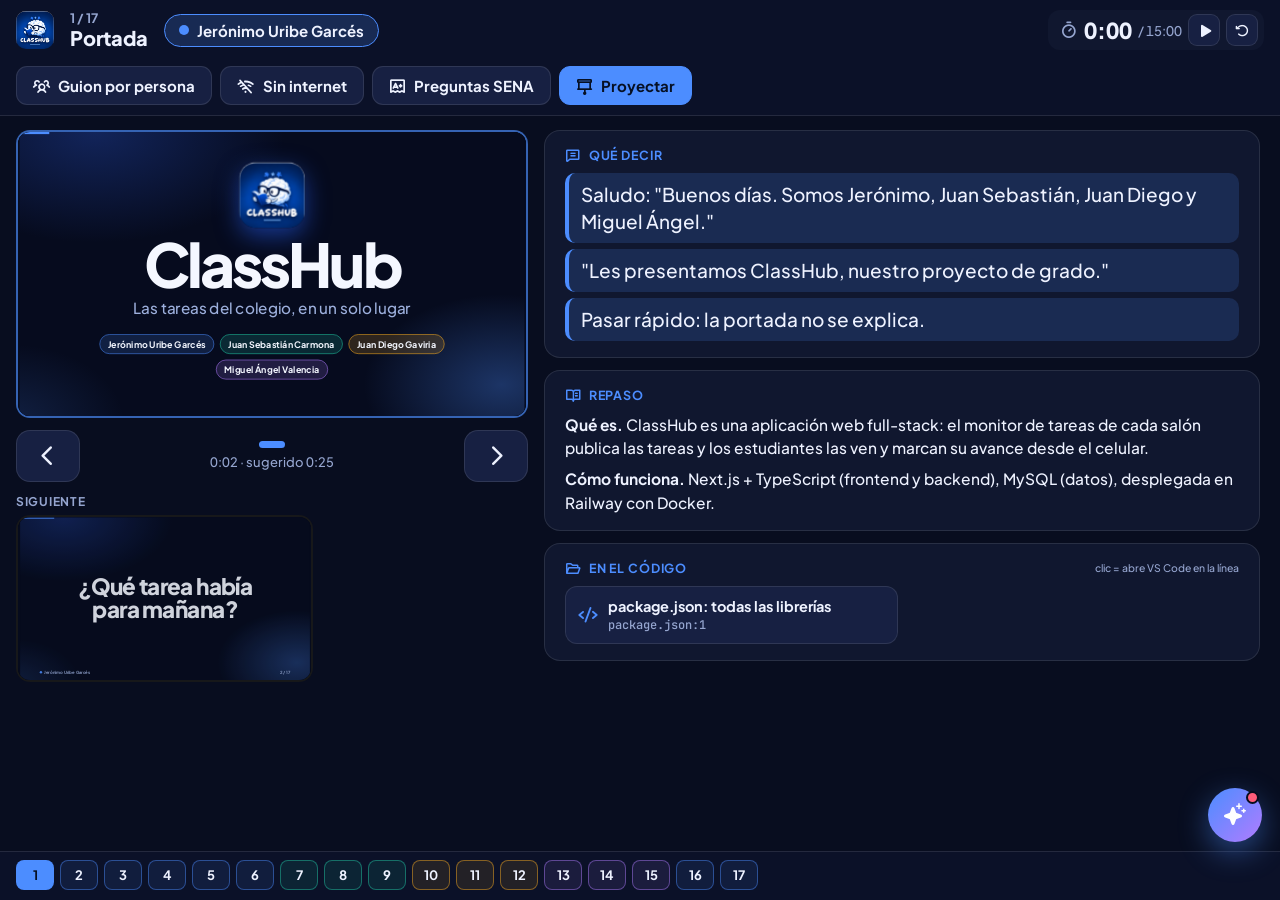
==== commit 40197494: "Guion por persona, plan B sin internet y asistente de respaldo - guion.html: la parte de cada integr" ====
--- a/index.html
+++ b/index.html
@@ -21,6 +21,8 @@
       <button id="reloj-cero" class="mini-btn" title="Reiniciar"><i class="ph-bold ph-arrow-counter-clockwise"></i></button>
     </div>
     <div class="acciones">
+      <a class="btn" href="guion.html" target="_blank" rel="noopener"><i class="ph-bold ph-users-three"></i>Guion por persona</a>
+      <button id="btn-plan" class="btn"><i class="ph-bold ph-wifi-slash"></i>Sin internet</button>
       <button id="btn-sena" class="btn"><i class="ph-bold ph-exam"></i>Preguntas SENA</button>
       <button id="btn-proyectar" class="btn primario"><i class="ph-bold ph-projector-screen"></i>Proyectar</button>
     </div>
@@ -48,6 +50,26 @@
     <div id="sena-lista" class="cajon-cuerpo"></div>
   </aside>
 
+  <!-- Plan B: qué hacer si no hay internet -->
+  <div id="sin-red" class="sin-red" hidden><i class="ph-bold ph-wifi-slash"></i>Sin internet. Todo sigue funcionando desde el portátil. <button id="ver-plan">Ver plan B</button></div>
+  <aside id="plan" class="cajon" hidden>
+    <div class="cajon-cab"><h2><i class="ph-bold ph-wifi-slash"></i>Plan B: sin internet</h2><button class="mini-btn" data-cerrar-plan aria-label="Cerrar"><i class="ph-bold ph-x"></i></button></div>
+    <div class="cajon-cuerpo plan">
+      <section class="sena-item"><header><span class="n">1</span><h3>La presentación sigue igual</h3></header>
+        <p>Si la abriste con el acceso directo <b>"Presentacion ClassHub"</b> del escritorio, todo vive en el portátil: diapositivas, animaciones, guion, preguntas y enlaces a VS Code. No necesita internet. <b>El link de la nube sí lo necesita:</b> por eso siempre usen el acceso directo.</p></section>
+      <section class="sena-item"><header><span class="n">2</span><h3>La demo de ClassHub, en el portátil</h3></header>
+        <p>Abre <b>Docker Desktop</b> y espera a que diga que está corriendo. Luego ve a <code>Proyecto_tareas\ClassHub - Codigo</code> y haz doble clic en <b>ARRANCAR OFFLINE.bat</b>. Se abre <code>localhost:3000</code>; ve a <code>/login</code>.</p>
+        <p>Cuentas (código <code>demo2026</code>): <code>estudiante@classhub.demo</code>, <code>monitor@classhub.demo</code> y <code>admin@classhub.demo</code>. Es la misma app, con la estructura real de la base y datos de prueba.</p>
+        <p><b>Consejo:</b> arráncalo ANTES de empezar a exponer, haya o no internet. Si todo va bien, no se usa; si se cae, ya está listo.</p></section>
+      <section class="sena-item"><header><span class="n">3</span><h3>El QR del final</h3></header>
+        <p>Con los datos de su celular la profe lo puede abrir igual. Si tampoco tiene señal, di: <i>"Se los mostramos aquí en el portátil, es la misma aplicación"</i>, y muéstralo en <code>localhost:3000</code>.</p></section>
+      <section class="sena-item"><header><span class="n">4</span><h3>El asistente</h3></header>
+        <p>Sin internet no puede hablar con Claude, así que responde solo con las <b>respuestas ya verificadas</b> (preguntas de la profe, tabla de líneas, mapa del código) y busca en el código del portátil. Dice "Sin internet · respuesta guardada" y no inventa nada.</p></section>
+      <section class="sena-item"><header><span class="n">5</span><h3>Qué decir si preguntan</h3></header>
+        <p><i>"Justamente para esto preparamos el modo offline: con Docker levantamos la app y su base MySQL en este computador, sin depender de internet."</i> Es un punto a favor: lo explica Miguel Ángel en la diapositiva 13.</p></section>
+    </div>
+  </aside>
+
   <!-- Asistente de IA (solo en esta pantalla) -->
   <button id="ia-btn" class="ia-btn" title="Asistente (tecla /)"><i class="ph-fill ph-sparkle"></i><span id="ia-punto" class="punto-estado"></span></button>
   <aside id="ia" class="ia" hidden>
--- a/presentador.css
+++ b/presentador.css
@@ -157,3 +157,12 @@
   .cajon { top: 0; bottom: 0; }
 }
 @media (max-width: 900px) { html, body { overflow-x: hidden; } }
+.ia-cab small a, .ia-par .r a { color: #C29BFF; font-weight: 700; }
+.pase { color: var(--verde); }
+.sin-red { position: fixed; left: 50%; bottom: 58px; transform: translateX(-50%); z-index: 35; display: flex; align-items: center; gap: 10px; padding: 10px 14px; border-radius: 12px; background: #3A2508; border: 1px solid var(--ambar); color: #FFE2A8; font-weight: 700; font-size: 14.5px; box-shadow: 0 10px 30px rgba(0,0,0,.5); }
+.sin-red[hidden] { display: none; }
+.sin-red button { border: 0; border-radius: 8px; padding: 6px 10px; background: var(--ambar); color: #1A1003; font-weight: 800; }
+#btn-plan.alerta { border-color: var(--ambar); color: #FFD27A; }
+.plan .sena-item p b { color: #fff; }
+.ia-par .r.respaldo { border: 1px dashed var(--ambar); }
+a.btn { text-decoration: none; }
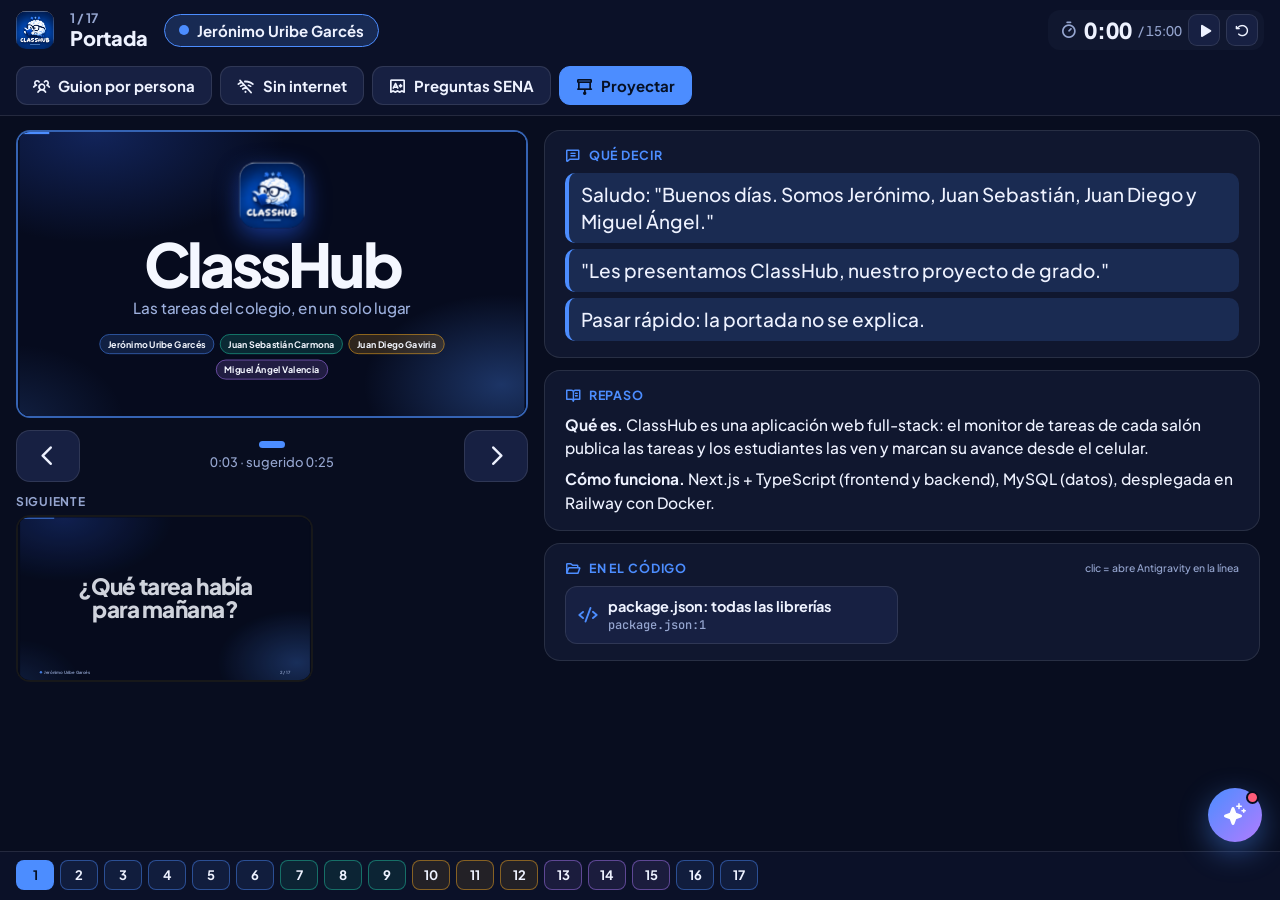
==== commit 2ec9e837: "Antigravity IDE en vez de VS Code y arranque único de la exposición - Los enlaces al código abren An" ====
--- a/index.html
+++ b/index.html
@@ -56,7 +56,7 @@
     <div class="cajon-cab"><h2><i class="ph-bold ph-wifi-slash"></i>Plan B: sin internet</h2><button class="mini-btn" data-cerrar-plan aria-label="Cerrar"><i class="ph-bold ph-x"></i></button></div>
     <div class="cajon-cuerpo plan">
       <section class="sena-item"><header><span class="n">1</span><h3>La presentación sigue igual</h3></header>
-        <p>Si la abriste con el acceso directo <b>"Presentacion ClassHub"</b> del escritorio, todo vive en el portátil: diapositivas, animaciones, guion, preguntas y enlaces a VS Code. No necesita internet. <b>El link de la nube sí lo necesita:</b> por eso siempre usen el acceso directo.</p></section>
+        <p>Si la abriste con el acceso directo <b>"Presentacion ClassHub"</b> del escritorio, todo vive en el portátil: diapositivas, animaciones, guion, preguntas y enlaces a Antigravity. No necesita internet. <b>El link de la nube sí lo necesita:</b> por eso siempre usen el acceso directo.</p></section>
       <section class="sena-item"><header><span class="n">2</span><h3>La demo de ClassHub, en el portátil</h3></header>
         <p>Abre <b>Docker Desktop</b> y espera a que diga que está corriendo. Luego ve a <code>Proyecto_tareas\ClassHub - Codigo</code> y haz doble clic en <b>ARRANCAR OFFLINE.bat</b>. Se abre <code>localhost:3000</code>; ve a <code>/login</code>.</p>
         <p>Cuentas (código <code>demo2026</code>): <code>estudiante@classhub.demo</code>, <code>monitor@classhub.demo</code> y <code>admin@classhub.demo</code>. Es la misma app, con la estructura real de la base y datos de prueba.</p>
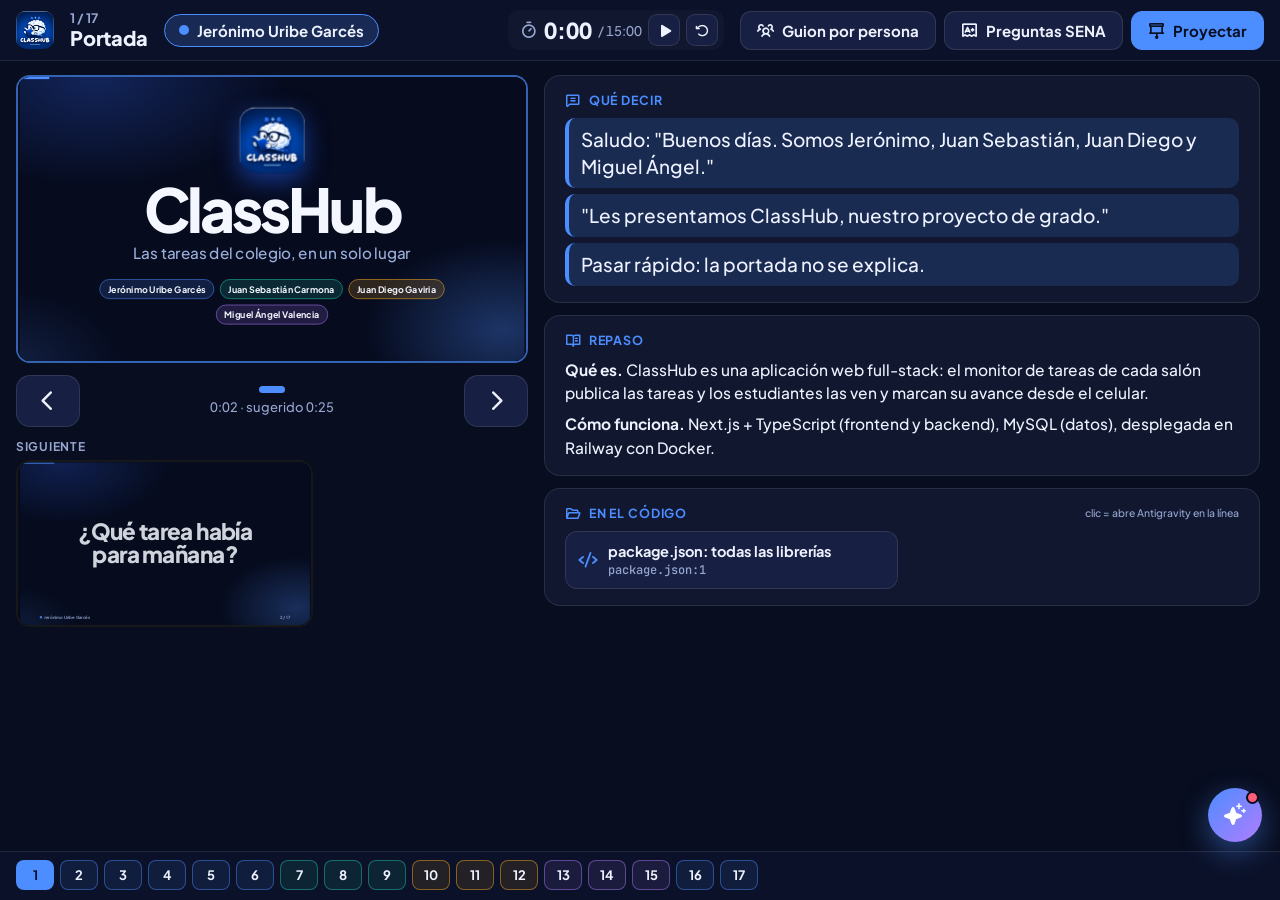
==== commit 163bac37: "Chat estable con zoom y sin la parte de sin internet - El asistente es un panel lateral de alto comp" ====
--- a/index.html
+++ b/index.html
@@ -22,7 +22,6 @@
     </div>
     <div class="acciones">
       <a class="btn" href="guion.html" target="_blank" rel="noopener"><i class="ph-bold ph-users-three"></i>Guion por persona</a>
-      <button id="btn-plan" class="btn"><i class="ph-bold ph-wifi-slash"></i>Sin internet</button>
       <button id="btn-sena" class="btn"><i class="ph-bold ph-exam"></i>Preguntas SENA</button>
       <button id="btn-proyectar" class="btn primario"><i class="ph-bold ph-projector-screen"></i>Proyectar</button>
     </div>
@@ -50,26 +49,6 @@
     <div id="sena-lista" class="cajon-cuerpo"></div>
   </aside>
 
-  <!-- Plan B: qué hacer si no hay internet -->
-  <div id="sin-red" class="sin-red" hidden><i class="ph-bold ph-wifi-slash"></i>Sin internet. Todo sigue funcionando desde el portátil. <button id="ver-plan">Ver plan B</button></div>
-  <aside id="plan" class="cajon" hidden>
-    <div class="cajon-cab"><h2><i class="ph-bold ph-wifi-slash"></i>Plan B: sin internet</h2><button class="mini-btn" data-cerrar-plan aria-label="Cerrar"><i class="ph-bold ph-x"></i></button></div>
-    <div class="cajon-cuerpo plan">
-      <section class="sena-item"><header><span class="n">1</span><h3>La presentación sigue igual</h3></header>
-        <p>Si la abriste con el acceso directo <b>"Presentacion ClassHub"</b> del escritorio, todo vive en el portátil: diapositivas, animaciones, guion, preguntas y enlaces a Antigravity. No necesita internet. <b>El link de la nube sí lo necesita:</b> por eso siempre usen el acceso directo.</p></section>
-      <section class="sena-item"><header><span class="n">2</span><h3>La demo de ClassHub, en el portátil</h3></header>
-        <p>Abre <b>Docker Desktop</b> y espera a que diga que está corriendo. Luego ve a <code>Proyecto_tareas\ClassHub - Codigo</code> y haz doble clic en <b>ARRANCAR OFFLINE.bat</b>. Se abre <code>localhost:3000</code>; ve a <code>/login</code>.</p>
-        <p>Cuentas (código <code>demo2026</code>): <code>estudiante@classhub.demo</code>, <code>monitor@classhub.demo</code> y <code>admin@classhub.demo</code>. Es la misma app, con la estructura real de la base y datos de prueba.</p>
-        <p><b>Consejo:</b> arráncalo ANTES de empezar a exponer, haya o no internet. Si todo va bien, no se usa; si se cae, ya está listo.</p></section>
-      <section class="sena-item"><header><span class="n">3</span><h3>El QR del final</h3></header>
-        <p>Con los datos de su celular la profe lo puede abrir igual. Si tampoco tiene señal, di: <i>"Se los mostramos aquí en el portátil, es la misma aplicación"</i>, y muéstralo en <code>localhost:3000</code>.</p></section>
-      <section class="sena-item"><header><span class="n">4</span><h3>El asistente</h3></header>
-        <p>Sin internet no puede hablar con Claude, así que responde solo con las <b>respuestas ya verificadas</b> (preguntas de la profe, tabla de líneas, mapa del código) y busca en el código del portátil. Dice "Sin internet · respuesta guardada" y no inventa nada.</p></section>
-      <section class="sena-item"><header><span class="n">5</span><h3>Qué decir si preguntan</h3></header>
-        <p><i>"Justamente para esto preparamos el modo offline: con Docker levantamos la app y su base MySQL en este computador, sin depender de internet."</i> Es un punto a favor: lo explica Miguel Ángel en la diapositiva 13.</p></section>
-    </div>
-  </aside>
-
   <!-- Asistente de IA (solo en esta pantalla) -->
   <button id="ia-btn" class="ia-btn" title="Asistente (tecla /)"><i class="ph-fill ph-sparkle"></i><span id="ia-punto" class="punto-estado"></span></button>
   <aside id="ia" class="ia" hidden>
--- a/presentador.css
+++ b/presentador.css
@@ -166,3 +166,17 @@
 .plan .sena-item p b { color: #fff; }
 .ia-par .r.respaldo { border: 1px dashed var(--ambar); }
 a.btn { text-decoration: none; }
+.pin-form { display: flex; gap: 8px; align-items: center; flex-wrap: wrap; }
+.pin-form input { width: 110px; font: inherit; font-size: 16px; letter-spacing: 0.2em; color: var(--texto); background: var(--fondo); border: 1px solid #B07CFF; border-radius: 8px; padding: 6px 10px; }
+.pin-form button { border: 0; border-radius: 8px; padding: 7px 12px; background: #B07CFF; color: #10072A; font-weight: 800; }
+
+/* Asistente como panel lateral de alto completo: se ajusta a cualquier zoom y nunca se sale de la pantalla. */
+.ia { top: 10px; bottom: 10px; right: 10px; height: auto; max-height: none; width: min(460px, calc(100vw - 20px)); }
+.ia-chat { min-height: 0; }
+.ia-par { scroll-margin-top: 8px; }
+.ia-cab { flex-wrap: wrap; row-gap: 2px; }
+.ia-cab small { order: 3; width: 100%; margin-left: 30px; }
+.ia-cab .mini-btn { margin-left: auto; }
+body.ia-abierta .ia-btn { display: none; }
+.ia-par .r { word-break: break-word; }
+.cod-mini { max-width: 100%; white-space: normal; word-break: break-all; }
